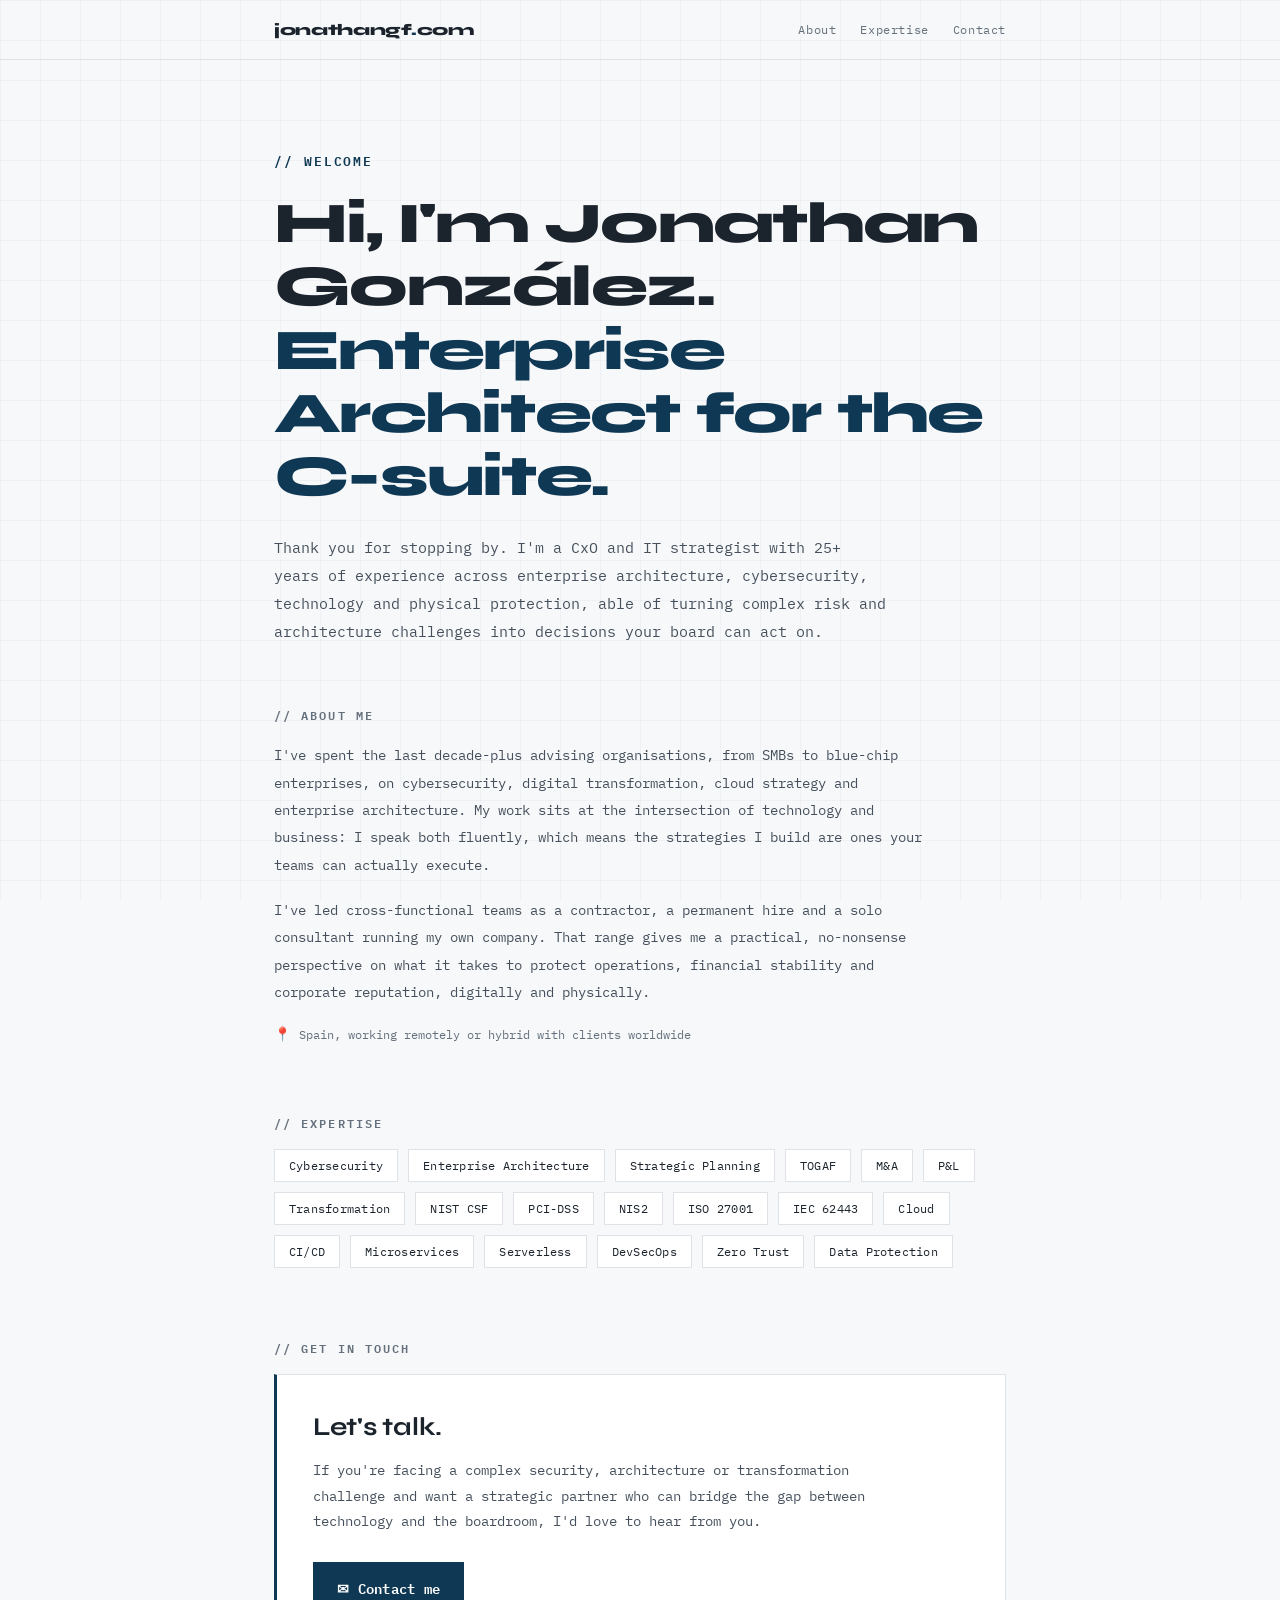
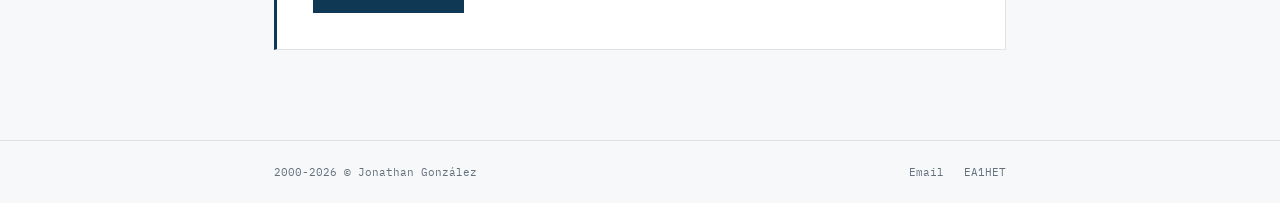
==== index.html @ 487c3179 "improved interaction" ====
<!--
Avpr gb xabj lbh yvxr gb qvir qrrc. Zr gbb. Qb lbh unir fbzrguvat vagrerfgvat sbe zr?
(ROT13)
-->
<!DOCTYPE html>
<html lang="en">
<head>
  <meta charset="UTF-8" />
  <meta name="viewport" content="width=device-width, initial-scale=1.0" />
  <meta name="description" content="Jonathan González — Enterprise Architect & CxO Strategic Advisor. Cybersecurity, technology and enterprise architecture strategy for the boardroom." />
  <title>Jonathan González — Enterprise Architect & CxO Advisor</title>
  <link rel="preconnect" href="https://fonts.googleapis.com" />
  <link href="https://fonts.googleapis.com/css2?family=IBM+Plex+Mono:wght@400;600&family=Syne:wght@400;700;800&display=swap" rel="stylesheet" />
  <style>
    *, *::before, *::after { box-sizing: border-box; margin: 0; padding: 0; }

    :root {
      --bg: #f7f8fa;
      --surface: #ffffff;
      --border: #dfe3e8;
      --accent: #0f3854;
      --accent2: #0e7c74;
      --text: #1b232c;
      --muted: #64707c;
      --mono: 'IBM Plex Mono', monospace;
      --sans: 'Syne', sans-serif;
    }

    html { scroll-behavior: smooth; }

    body {
      background: var(--bg);
      color: var(--text);
      font-family: var(--mono);
      min-height: 100vh;
      overflow-x: hidden;
    }

    /* Grid overlay */
    body::before {
      content: '';
      position: fixed;
      inset: 0;
      background-image:
        linear-gradient(rgba(15,56,84,0.035) 1px, transparent 1px),
        linear-gradient(90deg, rgba(15,56,84,0.035) 1px, transparent 1px);
      background-size: 40px 40px;
      pointer-events: none;
      z-index: 0;
    }

    .wrap { position: relative; z-index: 1; max-width: 780px; margin: 0 auto; padding: 0 24px; }

    /* ── HEADER ── */
    header {
      border-bottom: 1px solid var(--border);
      padding: 20px 0;
      animation: fadeDown 0.6s ease both;
    }
    header .wrap { display: flex; align-items: center; justify-content: space-between; flex-wrap: wrap; gap: 12px; }
    .logo {
      font-family: var(--sans);
      font-weight: 800;
      font-size: 1rem;
      letter-spacing: -0.02em;
    }
    .logo span { color: var(--accent); }
    nav { display: flex; gap: 24px; }
    nav a {
      color: var(--muted);
      text-decoration: none;
      font-size: 0.75rem;
      letter-spacing: 0.05em;
      transition: color 0.2s;
    }
    nav a:hover { color: var(--accent); }

    /* ── HERO ── */
    .hero {
      padding: 90px 0 60px;
      animation: fadeUp 0.7s 0.1s ease both;
    }
    .hero-tag {
      color: var(--accent);
      font-size: 0.8rem;
      font-weight: 600;
      letter-spacing: 0.15em;
      text-transform: uppercase;
      margin-bottom: 20px;
    }
    .hero h1 {
      font-family: var(--sans);
      font-size: clamp(2.2rem, 5vw, 3.6rem);
      font-weight: 800;
      line-height: 1.1;
      letter-spacing: -0.03em;
      margin-bottom: 24px;
    }
    .hero h1 em { color: var(--accent); font-style: normal; }
    .hero p {
      color: #45505c;
      font-size: 0.95rem;
      line-height: 1.85;
      max-width: 620px;
    }

    /* ── SECTIONS ── */
    section { padding: 0 0 70px; }
    #about { animation: fadeUp 0.7s 0.2s ease both; }
    #expertise { animation: fadeUp 0.7s 0.3s ease both; }
    #contact { padding-bottom: 90px; animation: fadeUp 0.7s 0.4s ease both; }

    .section-label {
      font-size: 0.72rem;
      font-weight: 600;
      letter-spacing: 0.18em;
      text-transform: uppercase;
      color: var(--muted);
      margin-bottom: 16px;
    }

    .bio p {
      color: #45505c;
      font-size: 0.9rem;
      line-height: 1.9;
      margin-bottom: 18px;
      max-width: 660px;
    }
    .bio p:last-child { margin-bottom: 0; }

    .location {
      display: inline-flex;
      align-items: center;
      gap: 8px;
      margin-top: 20px;
      color: var(--muted);
      font-size: 0.78rem;
    }
    .location::before { content: '📍'; font-size: 0.85rem; }

    /* ── EXPERTISE TAGS ── */
    .tag-grid {
      display: flex;
      flex-wrap: wrap;
      gap: 10px;
    }
    .tag {
      background: var(--surface);
      border: 1px solid var(--border);
      color: var(--text);
      font-size: 0.75rem;
      padding: 8px 14px;
      letter-spacing: 0.02em;
      transition: all 0.2s;
    }
    .tag:hover { border-color: var(--accent); color: var(--accent); }

    /* ── CONTACT ── */
    .contact-box {
      background: var(--surface);
      border: 1px solid var(--border);
      border-left: 3px solid var(--accent);
      padding: 36px;
    }
    .contact-box h2 {
      font-family: var(--sans);
      font-size: 1.6rem;
      font-weight: 700;
      margin-bottom: 16px;
      letter-spacing: -0.01em;
    }
    .contact-box p {
      color: #45505c;
      font-size: 0.88rem;
      line-height: 1.8;
      max-width: 560px;
      margin-bottom: 28px;
    }
    .email-btn {
      display: inline-flex;
      align-items: center;
      gap: 10px;
      background: var(--accent);
      color: #ffffff;
      text-decoration: none;
      font-family: var(--mono);
      font-weight: 600;
      font-size: 0.85rem;
      padding: 14px 24px;
      letter-spacing: 0.02em;
      transition: all 0.2s;
    }
    .email-btn:hover { background: var(--accent2); transform: translateY(-1px); }

    /* ── FOOTER ── */
    footer {
      border-top: 1px solid var(--border);
      padding: 24px 0;
    }
    footer .wrap {
      display: flex;
      align-items: center;
      justify-content: space-between;
      flex-wrap: wrap;
      gap: 12px;
    }
    .footer-text { font-size: 0.7rem; color: var(--muted); }
    .footer-links { display: flex; gap: 20px; }
    .footer-links a {
      color: var(--muted);
      text-decoration: none;
      font-size: 0.7rem;
      transition: color 0.2s;
    }
    .footer-links a:hover { color: var(--accent); }

    @keyframes fadeUp {
      from { opacity: 0; transform: translateY(20px); }
      to   { opacity: 1; transform: translateY(0); }
    }
    @keyframes fadeDown {
      from { opacity: 0; transform: translateY(-10px); }
      to   { opacity: 1; transform: translateY(0); }
    }
  </style>
</head>
<body>

  <header>
    <div class="wrap">
      <div class="logo">jonathangf<span>.</span>com</div>
      <nav>
        <a href="#about">About</a>
        <a href="#expertise">Expertise</a>
        <a href="#contact">Contact</a>
      </nav>
    </div>
  </header>

  <main>
    <section class="hero">
      <div class="wrap">
        <div class="hero-tag">// welcome</div>
        <h1>Hi, I'm Jonathan González.<br/><em>Enterprise Architect for the<br/>C-suite.</em></h1>
        <p>Thank you for stopping by. I'm a CxO and IT strategist with 25+ years of experience across enterprise architecture, cybersecurity, technology and physical protection, able of turning complex risk and architecture challenges into decisions your board can act on.</p>
      </div>
    </section>

    <section id="about">
      <div class="wrap">
        <div class="section-label">// about me</div>
        <div class="bio">
          <p>I've spent the last decade-plus advising organisations, from SMBs to blue-chip enterprises, on cybersecurity, digital transformation, cloud strategy and enterprise architecture. My work sits at the intersection of technology and business: I speak both fluently, which means the strategies I build are ones your teams can actually execute.</p>
          <p>I've led cross-functional teams as a contractor, a permanent hire and a solo consultant running my own company. That range gives me a practical, no-nonsense perspective on what it takes to protect operations, financial stability and corporate reputation, digitally and physically.</p>
        </div>
        <div class="location">Spain, working remotely or hybrid with clients worldwide</div>
      </div>
    </section>

    <section id="expertise">
      <div class="wrap">
        <div class="section-label">// expertise</div>
        <div class="tag-grid">
          <span class="tag">Cybersecurity</span>
          <span class="tag">Enterprise Architecture</span>
          <span class="tag">Strategic Planning</span>
          <span class="tag">TOGAF</span>
          <span class="tag">M&A</span>
          <span class="tag">P&L</span>
          <span class="tag">Transformation</span>
          <span class="tag">NIST CSF</span>
          <span class="tag">PCI-DSS</span>
          <span class="tag">NIS2</span>
          <span class="tag">ISO 27001</span>
          <span class="tag">IEC 62443</span>
          <span class="tag">Cloud</span>
          <span class="tag">CI/CD</span>
          <span class="tag">Microservices</span>
          <span class="tag">Serverless</span>
          <span class="tag">DevSecOps</span>
          <span class="tag">Zero Trust</span>
          <span class="tag">Data Protection</span>
        </div>
      </div>
    </section>

    <section id="contact">
      <div class="wrap">
        <div class="section-label">// get in touch</div>
        <div class="contact-box">
          <h2>Let's talk.</h2>
          <p>If you're facing a complex security, architecture or transformation challenge and want a strategic partner who can bridge the gap between technology and the boardroom, I'd love to hear from you.</p>
          <a class="email-btn" href="mailto:info@jonathangf.com">✉ Contact me</a>
        </div>
      </div>
    </section>
  </main>

  <footer>
    <div class="wrap">
      <div class="footer-text">2000-2026 © Jonathan González</div>
      <div class="footer-links">
        <a href="mailto:info@jonathangf.com">Email</a>
        <a href="https://ea1het.com">EA1HET</a>
      </div>
    </div>
  </footer>
</body>
</html>
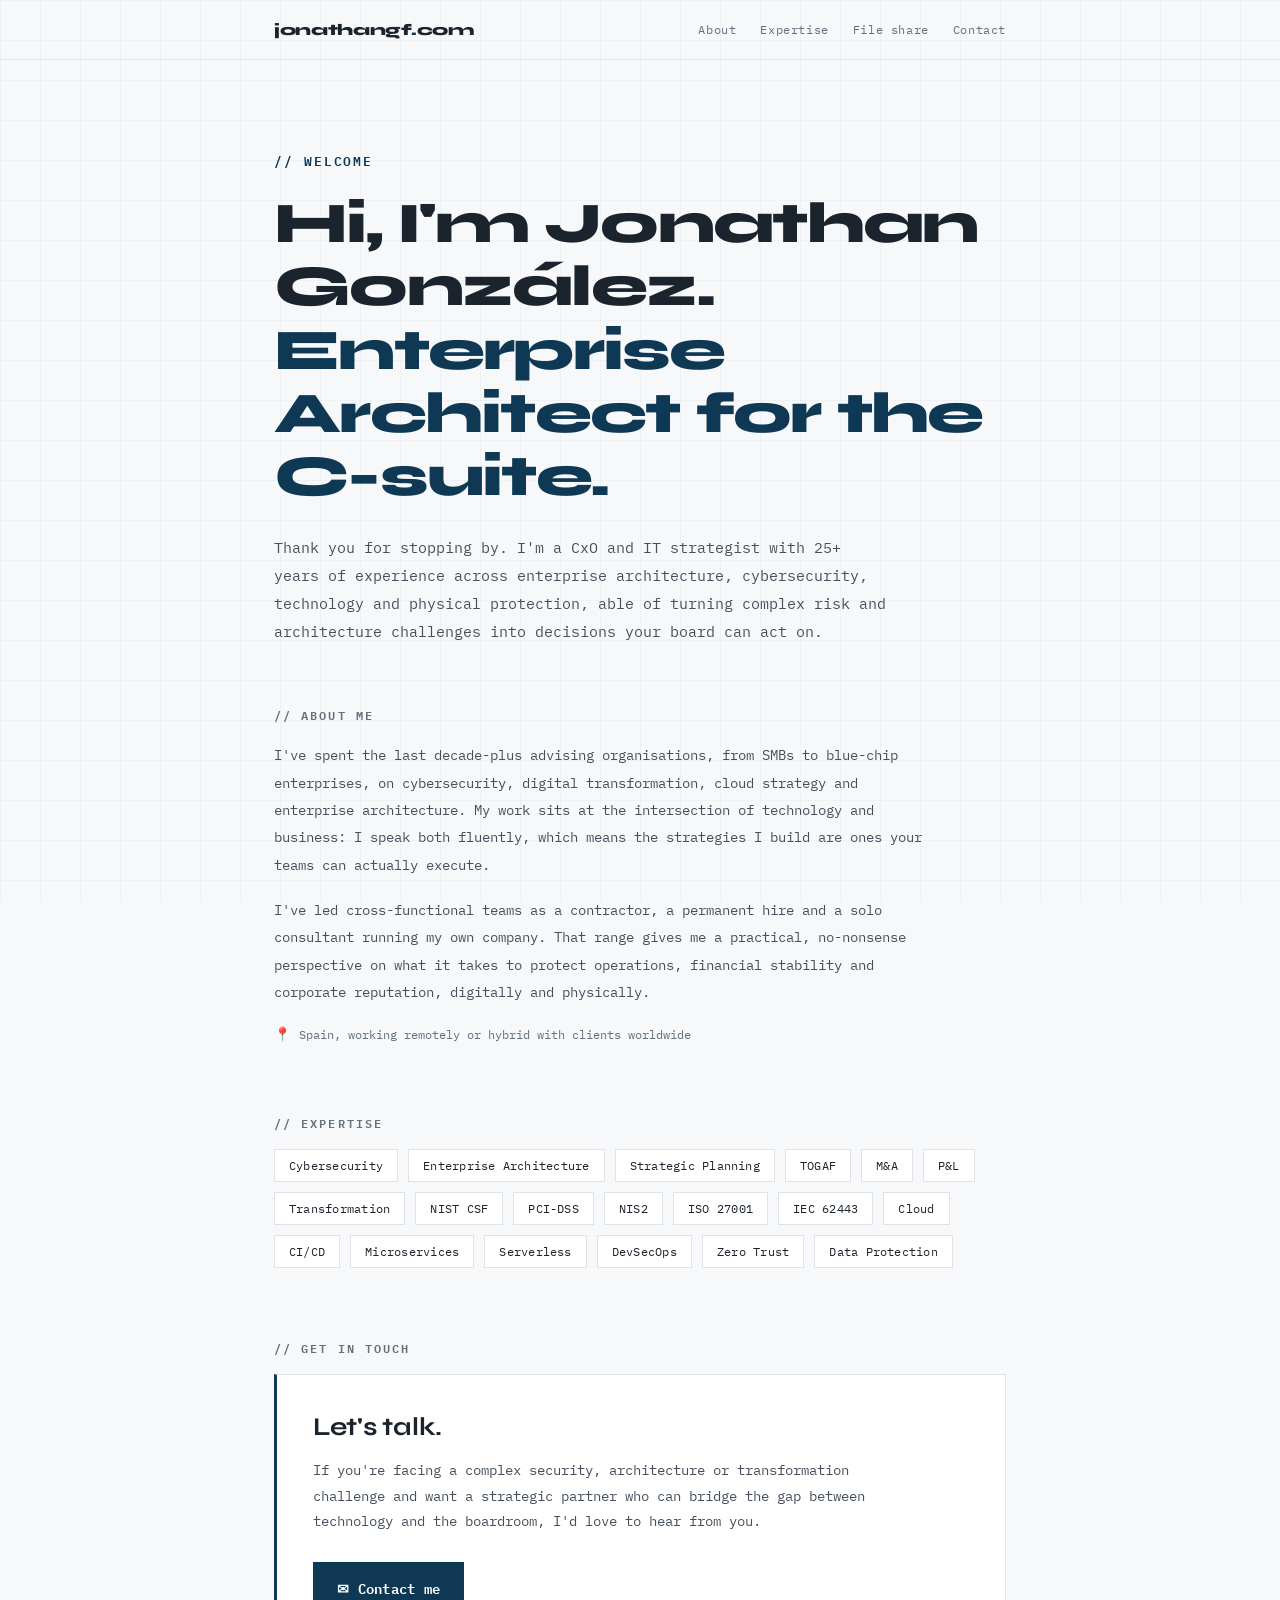
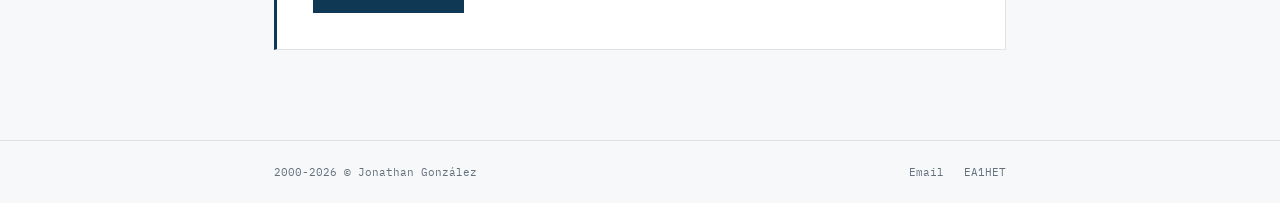
==== commit 050f1591: "files share from site" ====
--- a/index.html
+++ b/index.html
@@ -232,6 +232,7 @@
       <nav>
         <a href="#about">About</a>
         <a href="#expertise">Expertise</a>
+        <a href="/files">File share</a>
         <a href="#contact">Contact</a>
       </nav>
     </div>
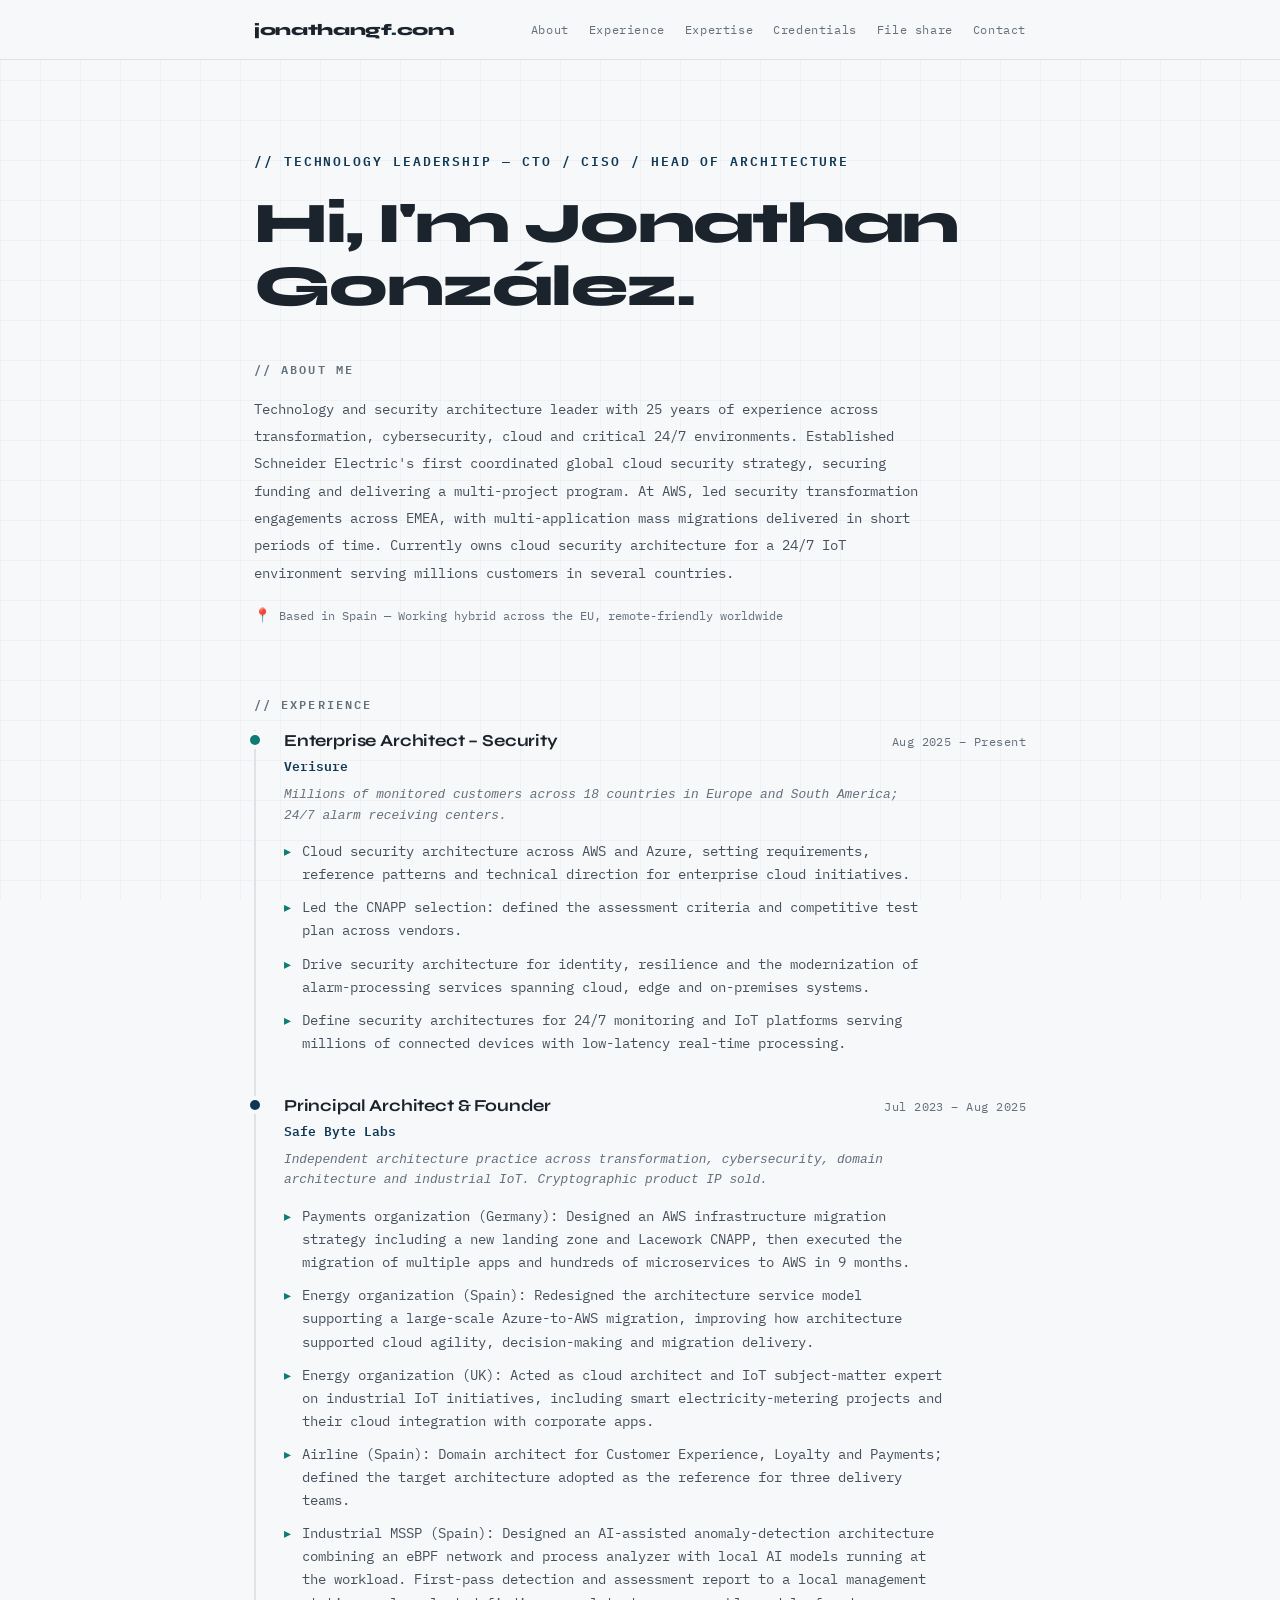
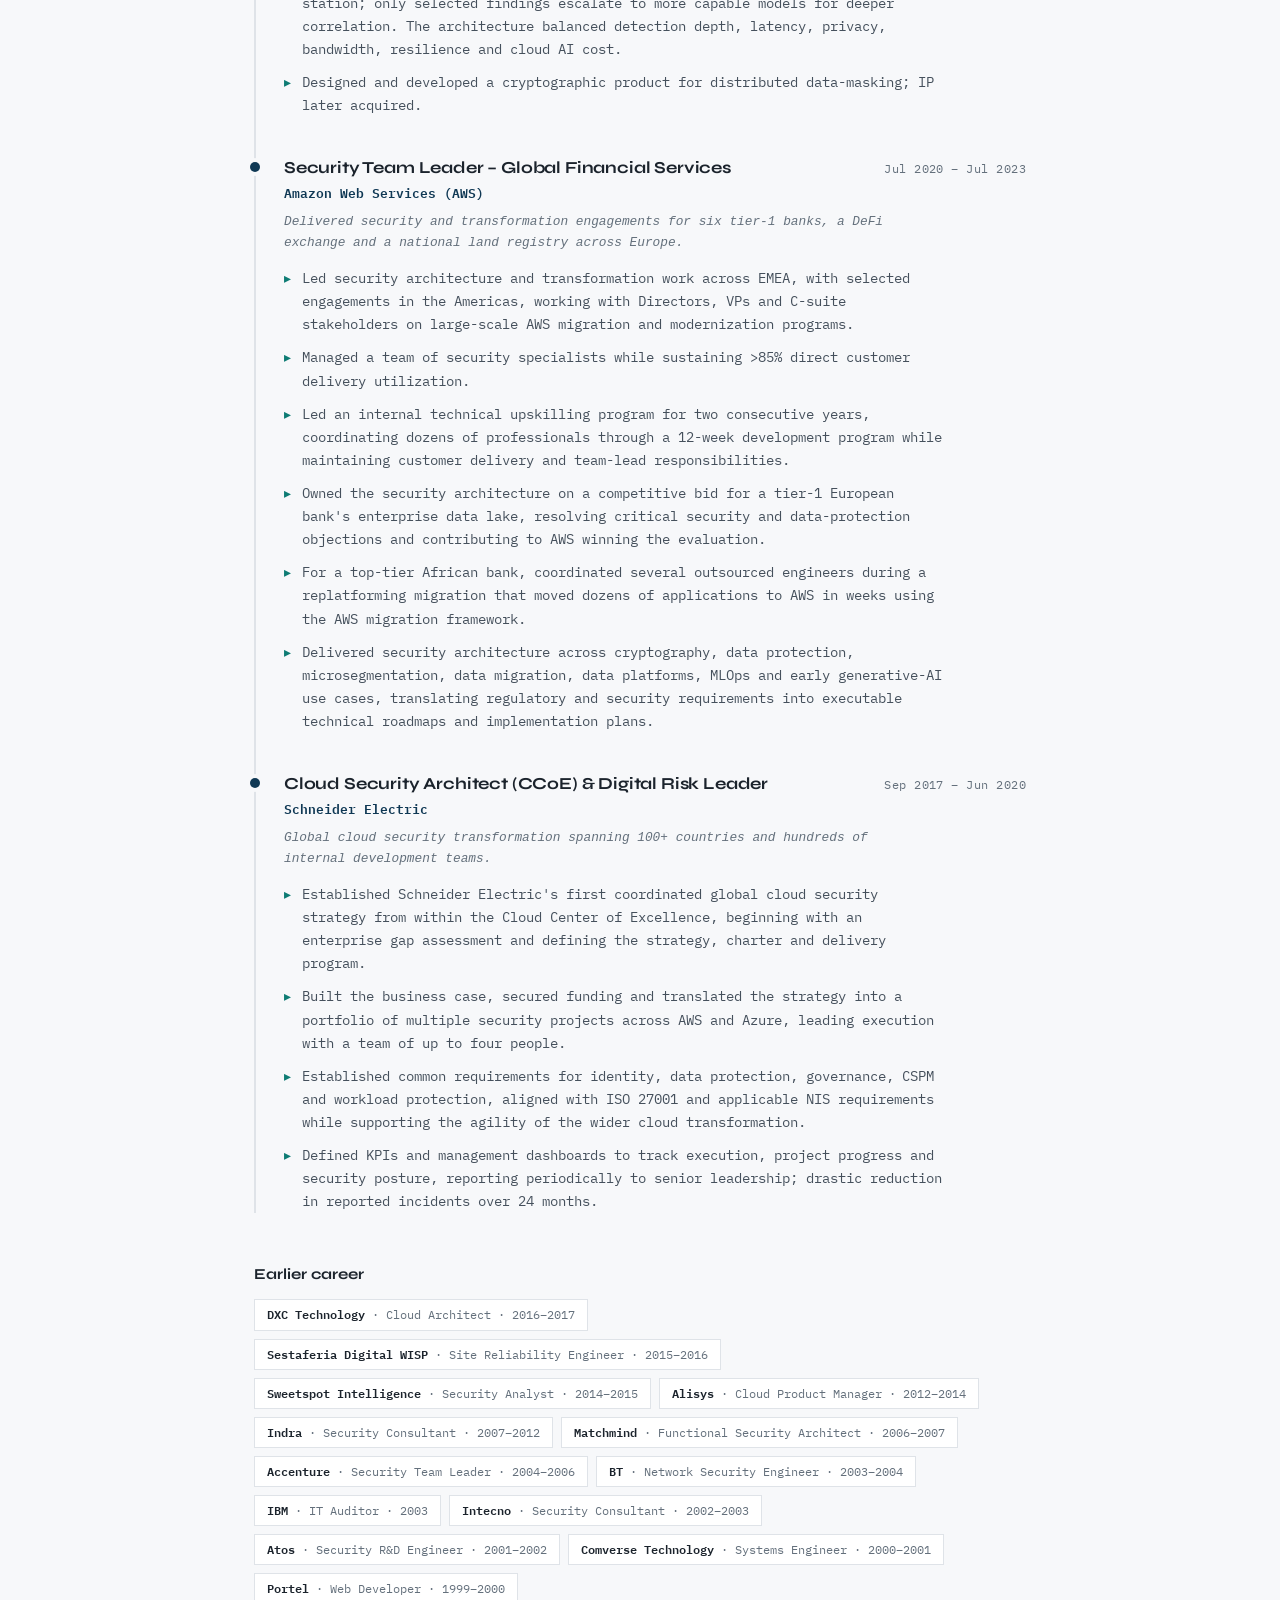
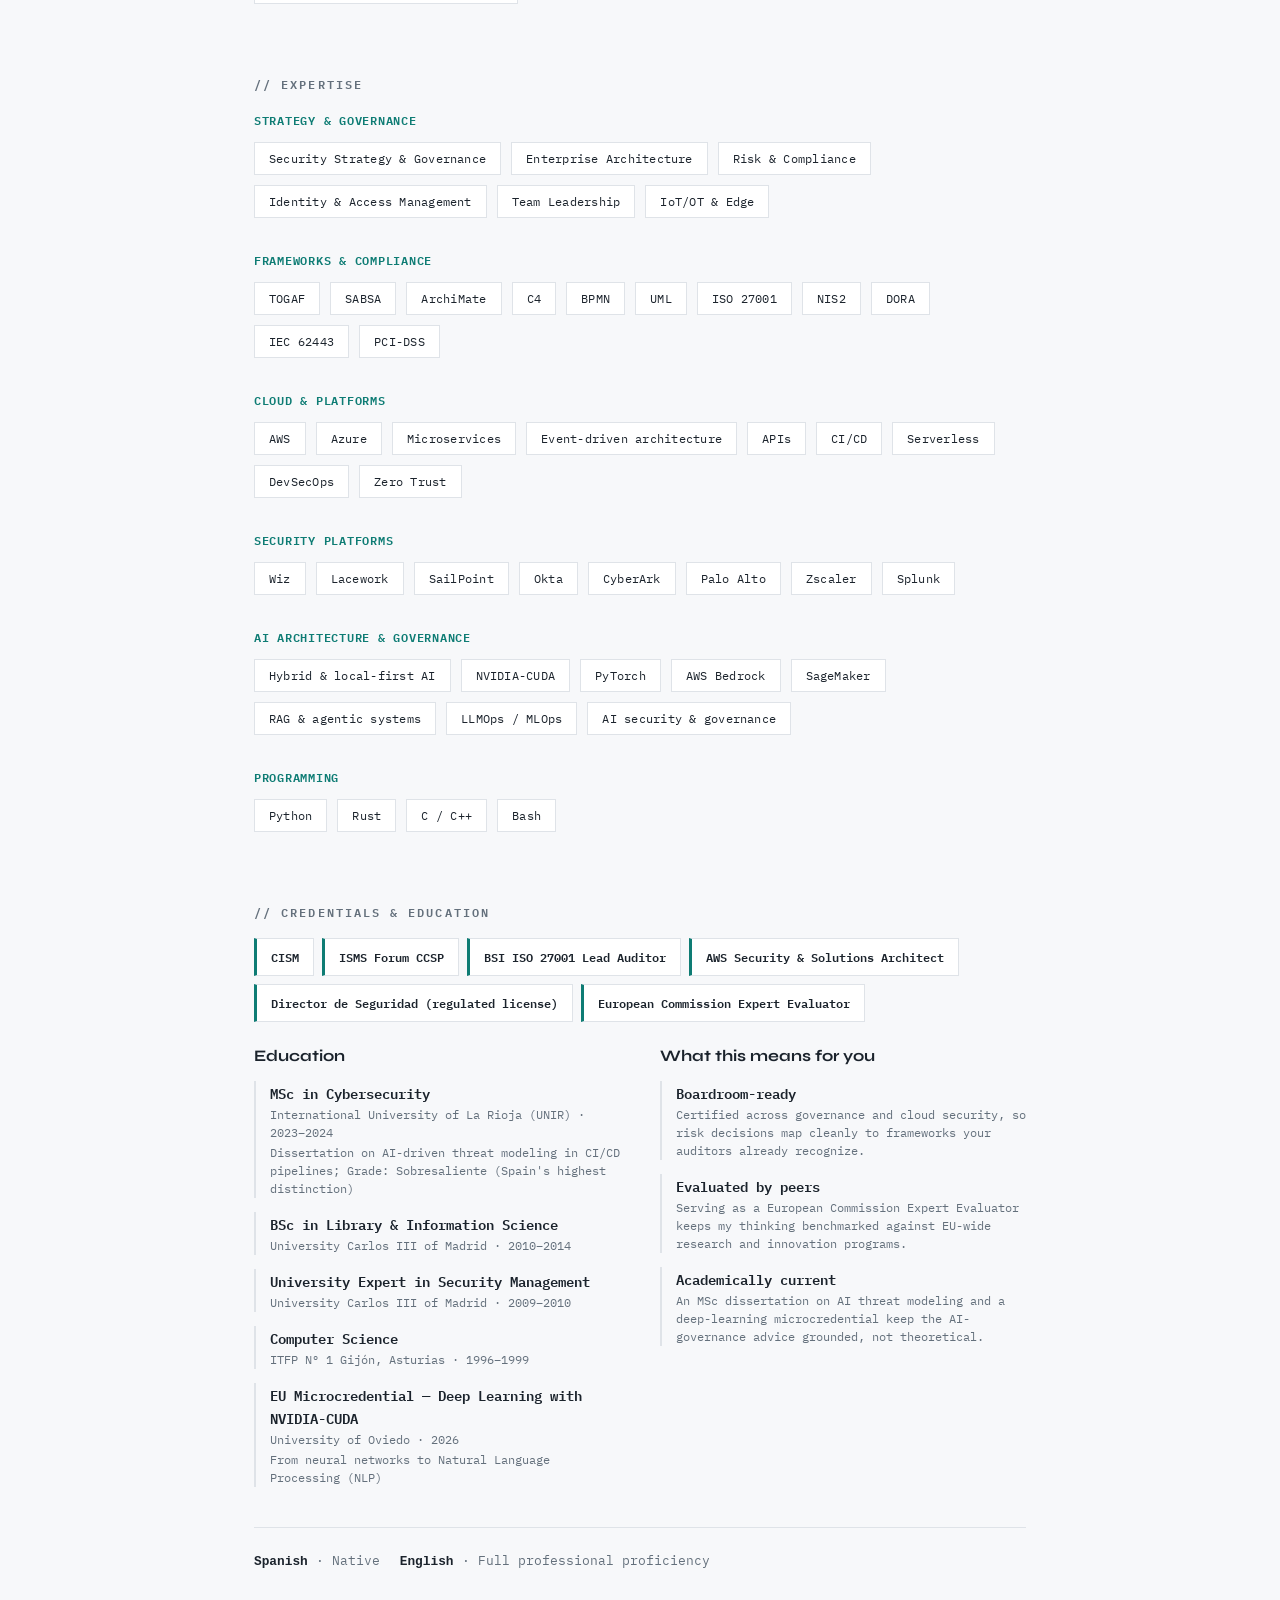
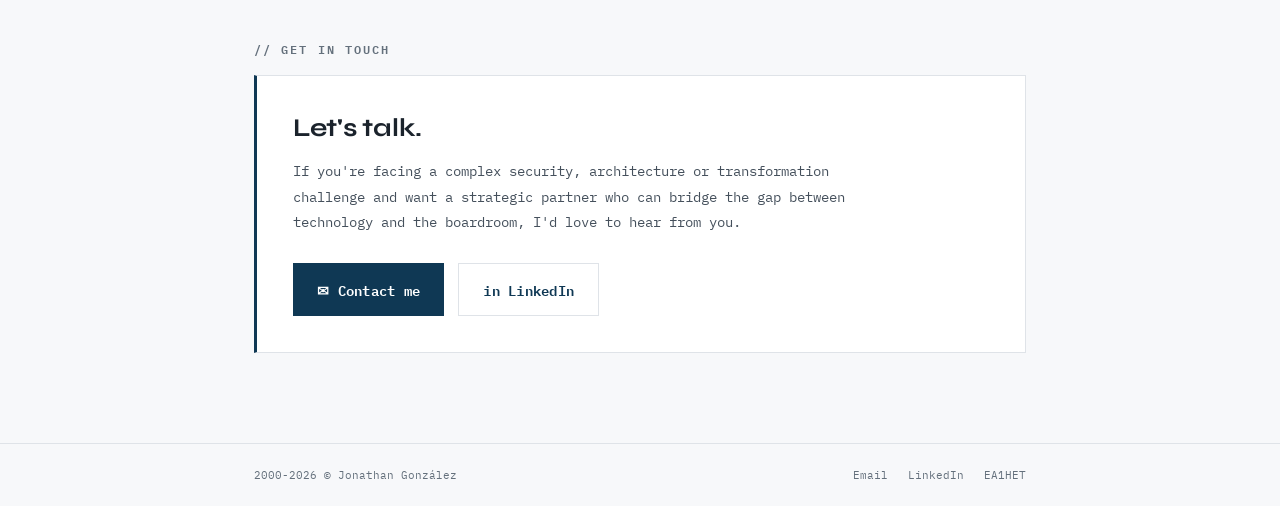
==== commit 10a86657: "updated content" ====
--- a/index.html
+++ b/index.html
@@ -7,8 +7,8 @@
 <head>
   <meta charset="UTF-8" />
   <meta name="viewport" content="width=device-width, initial-scale=1.0" />
-  <meta name="description" content="Jonathan González — Enterprise Architect & CxO Strategic Advisor. Cybersecurity, technology and enterprise architecture strategy for the boardroom." />
-  <title>Jonathan González — Enterprise Architect & CxO Advisor</title>
+  <meta name="description" content="Jonathan González — Technology & security architecture leader (CTO / CISO / Head of Architecture). 25+ years across cybersecurity, cloud transformation (AWS, Azure) and critical 24/7 environments." />
+  <title>Jonathan González — Technology & Security Architecture Leader</title>
   <link rel="preconnect" href="https://fonts.googleapis.com" />
   <link href="https://fonts.googleapis.com/css2?family=IBM+Plex+Mono:wght@400;600&family=Syne:wght@400;700;800&display=swap" rel="stylesheet" />
   <style>
@@ -22,6 +22,9 @@
       --accent2: #0e7c74;
       --text: #1b232c;
       --muted: #64707c;
+      --warn: #8a5a10;
+      --warn-bg: #fdf3e0;
+      --warn-border: #eccb8c;
       --mono: 'IBM Plex Mono', monospace;
       --sans: 'Syne', sans-serif;
     }
@@ -49,35 +52,42 @@
       z-index: 0;
     }
 
-    .wrap { position: relative; z-index: 1; max-width: 780px; margin: 0 auto; padding: 0 24px; }
+    .wrap { position: relative; z-index: 1; max-width: 820px; margin: 0 auto; padding: 0 24px; }
 
     /* ── HEADER ── */
     header {
       border-bottom: 1px solid var(--border);
       padding: 20px 0;
       animation: fadeDown 0.6s ease both;
-    }
-    header .wrap { display: flex; align-items: center; justify-content: space-between; flex-wrap: wrap; gap: 12px; }
+      position: sticky;
+      top: 0;
+      background: rgba(247,248,250,0.92);
+      backdrop-filter: blur(6px);
+      z-index: 10;
+    }
+    header .wrap { display: flex; align-items: center; justify-content: space-between; flex-wrap: wrap; gap: 10px 20px; }
     .logo {
       font-family: var(--sans);
       font-weight: 800;
       font-size: 1rem;
       letter-spacing: -0.02em;
+      white-space: nowrap;
     }
     .logo span { color: var(--accent); }
-    nav { display: flex; gap: 24px; }
+    nav { display: flex; flex-wrap: wrap; gap: 10px 20px; justify-content: flex-end; }
     nav a {
       color: var(--muted);
       text-decoration: none;
       font-size: 0.75rem;
       letter-spacing: 0.05em;
       transition: color 0.2s;
+      white-space: nowrap;
     }
     nav a:hover { color: var(--accent); }
 
     /* ── HERO ── */
     .hero {
-      padding: 90px 0 60px;
+      padding: 90px 0 40px;
       animation: fadeUp 0.7s 0.1s ease both;
     }
     .hero-tag {
@@ -87,27 +97,23 @@
       letter-spacing: 0.15em;
       text-transform: uppercase;
       margin-bottom: 20px;
+      min-height: 1.2em;
     }
     .hero h1 {
       font-family: var(--sans);
-      font-size: clamp(2.2rem, 5vw, 3.6rem);
+      font-size: clamp(2rem, 6vw, 3.6rem);
       font-weight: 800;
       line-height: 1.1;
       letter-spacing: -0.03em;
-      margin-bottom: 24px;
-    }
-    .hero h1 em { color: var(--accent); font-style: normal; }
-    .hero p {
-      color: #45505c;
-      font-size: 0.95rem;
-      line-height: 1.85;
-      max-width: 620px;
+      min-height: 1.1em;
     }
 
     /* ── SECTIONS ── */
     section { padding: 0 0 70px; }
     #about { animation: fadeUp 0.7s 0.2s ease both; }
+    #experience { animation: fadeUp 0.7s 0.25s ease both; }
     #expertise { animation: fadeUp 0.7s 0.3s ease both; }
+    #credentials { animation: fadeUp 0.7s 0.35s ease both; }
     #contact { padding-bottom: 90px; animation: fadeUp 0.7s 0.4s ease both; }
 
     .section-label {
@@ -124,7 +130,7 @@
       font-size: 0.9rem;
       line-height: 1.9;
       margin-bottom: 18px;
-      max-width: 660px;
+      max-width: 680px;
     }
     .bio p:last-child { margin-bottom: 0; }
 
@@ -136,9 +142,116 @@
       color: var(--muted);
       font-size: 0.78rem;
     }
-    .location::before { content: '📍'; font-size: 0.85rem; }
-
-    /* ── EXPERTISE TAGS ── */
+    .location:not(:empty)::before { content: '📍'; font-size: 0.85rem; }
+
+    /* ── TIMELINE (experience) ── */
+    .timeline {
+      position: relative;
+      list-style: none;
+      display: flex;
+      flex-direction: column;
+      gap: 40px;
+      padding-left: 28px;
+      border-left: 2px solid var(--border);
+      margin-top: 8px;
+    }
+    .timeline-item { position: relative; }
+    .timeline-item::before {
+      content: '';
+      position: absolute;
+      left: -34px;
+      top: 5px;
+      width: 10px;
+      height: 10px;
+      border-radius: 50%;
+      background: var(--accent);
+      box-shadow: 0 0 0 4px var(--bg);
+    }
+    .timeline-item.current::before { background: var(--accent2); }
+    .timeline-head {
+      display: flex;
+      flex-wrap: wrap;
+      align-items: baseline;
+      justify-content: space-between;
+      gap: 6px 16px;
+    }
+    .timeline-head h3 {
+      font-family: var(--sans);
+      font-size: 1.05rem;
+      font-weight: 700;
+      letter-spacing: -0.01em;
+    }
+    .timeline-period {
+      color: var(--muted);
+      font-size: 0.72rem;
+      letter-spacing: 0.04em;
+      white-space: nowrap;
+    }
+    .timeline-company {
+      color: var(--accent);
+      font-size: 0.82rem;
+      font-weight: 600;
+      margin-top: 4px;
+    }
+    .timeline-context {
+      color: var(--muted);
+      font-size: 0.8rem;
+      font-style: italic;
+      line-height: 1.6;
+      margin-top: 8px;
+      max-width: 640px;
+    }
+    .timeline-highlights {
+      list-style: none;
+      margin-top: 14px;
+      display: flex;
+      flex-direction: column;
+      gap: 10px;
+    }
+    .timeline-highlights li {
+      position: relative;
+      padding-left: 18px;
+      color: #45505c;
+      font-size: 0.85rem;
+      line-height: 1.7;
+      max-width: 660px;
+    }
+    .timeline-highlights li::before {
+      content: '▸';
+      position: absolute;
+      left: 0;
+      color: var(--accent2);
+    }
+
+    .earlier-career { margin-top: 52px; }
+    .section-subtitle {
+      font-family: var(--sans);
+      font-weight: 700;
+      font-size: 0.95rem;
+      margin-bottom: 16px;
+    }
+    .chip-grid { display: flex; flex-wrap: wrap; gap: 8px; }
+    .chip {
+      background: var(--surface);
+      border: 1px solid var(--border);
+      color: var(--muted);
+      font-size: 0.72rem;
+      padding: 6px 12px;
+      line-height: 1.4;
+    }
+    .chip strong { color: var(--text); font-weight: 600; }
+
+    /* ── EXPERTISE ── */
+    .expertise-group { margin-bottom: 32px; }
+    .expertise-group:last-child { margin-bottom: 0; }
+    .expertise-group h3 {
+      font-size: 0.78rem;
+      font-weight: 600;
+      letter-spacing: 0.06em;
+      text-transform: uppercase;
+      color: var(--accent2);
+      margin-bottom: 12px;
+    }
     .tag-grid {
       display: flex;
       flex-wrap: wrap;
@@ -155,6 +268,58 @@
     }
     .tag:hover { border-color: var(--accent); color: var(--accent); }
 
+    /* ── CREDENTIALS ── */
+    .cert-chip-grid { display: flex; flex-wrap: wrap; gap: 8px; margin-bottom: 24px; }
+    .cert-chip {
+      background: var(--surface);
+      border: 1px solid var(--border);
+      border-left: 3px solid var(--accent2);
+      color: var(--text);
+      font-size: 0.75rem;
+      font-weight: 600;
+      padding: 8px 14px;
+    }
+    .credentials-grid {
+      display: grid;
+      grid-template-columns: 1fr 1fr;
+      gap: 40px;
+    }
+    .credentials-col h3 {
+      font-family: var(--sans);
+      font-weight: 700;
+      font-size: 1rem;
+      margin-bottom: 16px;
+    }
+    .credential-list { list-style: none; display: flex; flex-direction: column; gap: 14px; }
+    .credential-list li {
+      border-left: 2px solid var(--border);
+      padding-left: 14px;
+    }
+    .credential-list strong {
+      display: block;
+      font-size: 0.85rem;
+      font-weight: 600;
+      color: var(--text);
+    }
+    .credential-list span {
+      display: block;
+      color: var(--muted);
+      font-size: 0.75rem;
+      margin-top: 2px;
+      line-height: 1.5;
+    }
+    .languages {
+      margin-top: 40px;
+      padding-top: 24px;
+      border-top: 1px solid var(--border);
+      color: var(--muted);
+      font-size: 0.8rem;
+      display: flex;
+      flex-wrap: wrap;
+      gap: 8px 20px;
+    }
+    .languages strong { color: var(--text); }
+
     /* ── CONTACT ── */
     .contact-box {
       background: var(--surface);
@@ -168,6 +333,7 @@
       font-weight: 700;
       margin-bottom: 16px;
       letter-spacing: -0.01em;
+      min-height: 1.2em;
     }
     .contact-box p {
       color: #45505c;
@@ -176,6 +342,7 @@
       max-width: 560px;
       margin-bottom: 28px;
     }
+    .btn-row { display: flex; flex-wrap: wrap; gap: 14px; }
     .email-btn {
       display: inline-flex;
       align-items: center;
@@ -191,6 +358,17 @@
       transition: all 0.2s;
     }
     .email-btn:hover { background: var(--accent2); transform: translateY(-1px); }
+    .email-btn.secondary {
+      background: transparent;
+      color: var(--accent);
+      border: 1px solid var(--border);
+    }
+    .email-btn.secondary:hover {
+      background: var(--surface);
+      border-color: var(--accent);
+      color: var(--accent2);
+      transform: translateY(-1px);
+    }
 
     /* ── FOOTER ── */
     footer {
@@ -205,7 +383,7 @@
       gap: 12px;
     }
     .footer-text { font-size: 0.7rem; color: var(--muted); }
-    .footer-links { display: flex; gap: 20px; }
+    .footer-links { display: flex; flex-wrap: wrap; gap: 20px; }
     .footer-links a {
       color: var(--muted);
       text-decoration: none;
@@ -214,6 +392,28 @@
     }
     .footer-links a:hover { color: var(--accent); }
 
+    /* ── DATA LOAD ERROR BANNER ── */
+    .load-error {
+      position: fixed;
+      left: 0;
+      right: 0;
+      bottom: 0;
+      z-index: 20;
+      background: var(--warn-bg);
+      border-top: 1px solid var(--warn-border);
+    }
+    .load-error .wrap {
+      padding: 14px 24px;
+      color: var(--warn);
+      font-size: 0.78rem;
+      line-height: 1.6;
+    }
+    .load-error code {
+      background: rgba(0,0,0,0.06);
+      padding: 1px 6px;
+      border-radius: 3px;
+    }
+
     @keyframes fadeUp {
       from { opacity: 0; transform: translateY(20px); }
       to   { opacity: 1; transform: translateY(0); }
@@ -222,76 +422,98 @@
       from { opacity: 0; transform: translateY(-10px); }
       to   { opacity: 1; transform: translateY(0); }
     }
+
+    /* ── RESPONSIVE ── */
+    @media (max-width: 640px) {
+      .wrap { padding: 0 18px; }
+      header { padding: 16px 0; }
+      nav { gap: 8px 16px; justify-content: flex-start; width: 100%; }
+      .hero { padding: 56px 0 30px; }
+      .hero-tag { margin-bottom: 14px; font-size: 0.72rem; }
+      section { padding-bottom: 52px; }
+      .contact-box { padding: 24px; }
+      .credentials-grid { grid-template-columns: 1fr; gap: 32px; }
+      .timeline { padding-left: 20px; }
+      .timeline-item::before { left: -26px; width: 8px; height: 8px; }
+      .timeline-head { flex-direction: column; align-items: flex-start; gap: 4px; }
+      .btn-row { flex-direction: column; align-items: stretch; }
+      .email-btn { justify-content: center; }
+      footer .wrap { flex-direction: column; align-items: flex-start; }
+    }
   </style>
 </head>
 <body>
 
   <header>
     <div class="wrap">
-      <div class="logo">jonathangf<span>.</span>com</div>
-      <nav>
-        <a href="#about">About</a>
-        <a href="#expertise">Expertise</a>
-        <a href="/files">File share</a>
-        <a href="#contact">Contact</a>
-      </nav>
+      <div class="logo" id="brand"></div>
+      <nav id="site-nav"></nav>
     </div>
   </header>
 
   <main>
     <section class="hero">
       <div class="wrap">
-        <div class="hero-tag">// welcome</div>
-        <h1>Hi, I'm Jonathan González.<br/><em>Enterprise Architect for the<br/>C-suite.</em></h1>
-        <p>Thank you for stopping by. I'm a CxO and IT strategist with 25+ years of experience across enterprise architecture, cybersecurity, technology and physical protection, able of turning complex risk and architecture challenges into decisions your board can act on.</p>
+        <div class="hero-tag" id="hero-tag"></div>
+        <h1 id="hero-heading"></h1>
       </div>
     </section>
 
     <section id="about">
       <div class="wrap">
-        <div class="section-label">// about me</div>
-        <div class="bio">
-          <p>I've spent the last decade-plus advising organisations, from SMBs to blue-chip enterprises, on cybersecurity, digital transformation, cloud strategy and enterprise architecture. My work sits at the intersection of technology and business: I speak both fluently, which means the strategies I build are ones your teams can actually execute.</p>
-          <p>I've led cross-functional teams as a contractor, a permanent hire and a solo consultant running my own company. That range gives me a practical, no-nonsense perspective on what it takes to protect operations, financial stability and corporate reputation, digitally and physically.</p>
-        </div>
-        <div class="location">Spain, working remotely or hybrid with clients worldwide</div>
+        <div class="section-label" id="label-about"></div>
+        <div class="bio" id="about-bio"></div>
+        <div class="location" id="about-location"></div>
       </div>
     </section>
 
-    <section id="expertise">
+    <section id="experience">
       <div class="wrap">
-        <div class="section-label">// expertise</div>
-        <div class="tag-grid">
-          <span class="tag">Cybersecurity</span>
-          <span class="tag">Enterprise Architecture</span>
-          <span class="tag">Strategic Planning</span>
-          <span class="tag">TOGAF</span>
-          <span class="tag">M&A</span>
-          <span class="tag">P&L</span>
-          <span class="tag">Transformation</span>
-          <span class="tag">NIST CSF</span>
-          <span class="tag">PCI-DSS</span>
-          <span class="tag">NIS2</span>
-          <span class="tag">ISO 27001</span>
-          <span class="tag">IEC 62443</span>
-          <span class="tag">Cloud</span>
-          <span class="tag">CI/CD</span>
-          <span class="tag">Microservices</span>
-          <span class="tag">Serverless</span>
-          <span class="tag">DevSecOps</span>
-          <span class="tag">Zero Trust</span>
-          <span class="tag">Data Protection</span>
+        <div class="section-label" id="label-experience"></div>
+        <ol class="timeline" id="experience-timeline"></ol>
+
+        <div class="earlier-career">
+          <div class="section-subtitle" id="earlier-career-label"></div>
+          <div class="chip-grid" id="earlier-career-chips"></div>
         </div>
       </div>
     </section>
 
+    <section id="expertise">
+      <div class="wrap">
+        <div class="section-label" id="label-expertise"></div>
+        <div id="expertise-groups"></div>
+      </div>
+    </section>
+
+    <section id="credentials">
+      <div class="wrap">
+        <div class="section-label" id="label-credentials"></div>
+
+        <div class="cert-chip-grid" id="credentials-certs"></div>
+
+        <div class="credentials-grid">
+          <div class="credentials-col">
+            <h3 id="credentials-education-heading"></h3>
+            <ul class="credential-list" id="credentials-education"></ul>
+          </div>
+          <div class="credentials-col">
+            <h3 id="credentials-insights-heading"></h3>
+            <ul class="credential-list" id="credentials-insights"></ul>
+          </div>
+        </div>
+
+        <div class="languages" id="credentials-languages"></div>
+      </div>
+    </section>
+
     <section id="contact">
       <div class="wrap">
-        <div class="section-label">// get in touch</div>
+        <div class="section-label" id="label-contact"></div>
         <div class="contact-box">
-          <h2>Let's talk.</h2>
-          <p>If you're facing a complex security, architecture or transformation challenge and want a strategic partner who can bridge the gap between technology and the boardroom, I'd love to hear from you.</p>
-          <a class="email-btn" href="mailto:info@jonathangf.com">✉ Contact me</a>
+          <h2 id="contact-heading"></h2>
+          <p id="contact-paragraph"></p>
+          <div class="btn-row" id="contact-buttons"></div>
         </div>
       </div>
     </section>
@@ -299,12 +521,197 @@
 
   <footer>
     <div class="wrap">
-      <div class="footer-text">2000-2026 © Jonathan González</div>
-      <div class="footer-links">
-        <a href="mailto:info@jonathangf.com">Email</a>
-        <a href="https://ea1het.com">EA1HET</a>
-      </div>
+      <div class="footer-text" id="footer-text"></div>
+      <div class="footer-links" id="footer-links"></div>
     </div>
   </footer>
+
+  <div class="load-error" id="load-error" hidden>
+    <div class="wrap">
+      ⚠ Couldn't load <code>data.json</code>. If you're viewing this file directly from disk, browsers block that fetch for security reasons — serve the folder over HTTP instead, e.g. <code>python3 -m http.server</code>, then reload.
+    </div>
+  </div>
+
+  <script>
+    (function () {
+      // Tiny hyperscript-style DOM builder: h('div', {class:'x'}, 'text', childNode, [moreChildren])
+      function h(tag, props, ...kids) {
+        const node = document.createElement(tag);
+        if (props) {
+          for (const [key, value] of Object.entries(props)) {
+            if (value == null || value === false) continue;
+            if (key === 'class') node.className = value;
+            else node.setAttribute(key, value);
+          }
+        }
+        for (const kid of kids.flat(Infinity)) {
+          if (kid == null || kid === false) continue;
+          node.appendChild(kid.nodeType ? kid : document.createTextNode(String(kid)));
+        }
+        return node;
+      }
+
+      function setChildren(id, ...children) {
+        const el = document.getElementById(id);
+        if (!el) return;
+        el.innerHTML = '';
+        for (const child of children.flat(Infinity)) {
+          if (child == null || child === false) continue;
+          el.appendChild(child.nodeType ? child : document.createTextNode(String(child)));
+        }
+      }
+
+      function renderSiteMeta(site) {
+        if (!site) return;
+        if (site.title && site.tagline) document.title = `${site.title} — ${site.tagline}`;
+        if (site.description) {
+          const metaDesc = document.querySelector('meta[name="description"]');
+          if (metaDesc) metaDesc.setAttribute('content', site.description);
+        }
+      }
+
+      function renderBrand(brand) {
+        if (!brand) return;
+        const lastDot = brand.lastIndexOf('.');
+        if (lastDot === -1) { setChildren('brand', brand); return; }
+        setChildren('brand', brand.slice(0, lastDot), h('span', {}, '.'), brand.slice(lastDot + 1));
+      }
+
+      function renderLabels(labels) {
+        if (!labels) return;
+        const sections = labels.sections || {};
+        setChildren('label-about', sections.about);
+        setChildren('label-experience', sections.experience);
+        setChildren('label-expertise', sections.expertise);
+        setChildren('label-credentials', sections.credentials);
+        setChildren('label-contact', sections.contact);
+        setChildren('earlier-career-label', labels.earlier_career);
+        setChildren('credentials-education-heading', labels.credentials_education);
+        setChildren('credentials-insights-heading', labels.credentials_insights);
+      }
+
+      function renderNav(items) {
+        setChildren('site-nav', (items || []).map(item => h('a', { href: item.href }, item.label)));
+      }
+
+      function renderHero(hero) {
+        if (!hero) return;
+        setChildren('hero-tag', hero.tag);
+        setChildren('hero-heading', hero.heading);
+      }
+
+      function renderAbout(bio, about) {
+        const paragraphs = (bio || '').split(/\n\s*\n/).map(p => p.trim()).filter(Boolean);
+        setChildren('about-bio', paragraphs.map(p => h('p', {}, p)));
+        setChildren('about-location', about && about.location);
+      }
+
+      function renderExperience(experience, earlierCareer) {
+        setChildren('experience-timeline', (experience || []).map(job => {
+          const li = h('li', { class: 'timeline-item' + (job.current ? ' current' : '') },
+            h('div', { class: 'timeline-head' },
+              h('h3', {}, job.role),
+              h('span', { class: 'timeline-period' }, job.period)
+            ),
+            h('div', { class: 'timeline-company' }, job.company),
+            h('p', { class: 'timeline-context' }, job.context),
+            h('ul', { class: 'timeline-highlights' }, (job.highlights || []).map(item => h('li', {}, item)))
+          );
+          return li;
+        }));
+
+        setChildren('earlier-career-chips', (earlierCareer || []).map(job =>
+          h('span', { class: 'chip' },
+            h('strong', {}, job.company),
+            ` · ${job.role} · ${job.period}`
+          )
+        ));
+      }
+
+      function renderExpertise(groups) {
+        setChildren('expertise-groups', (groups || []).map(group =>
+          h('div', { class: 'expertise-group' },
+            h('h3', {}, group.title),
+            h('div', { class: 'tag-grid' }, (group.items || []).map(item => h('span', { class: 'tag' }, item)))
+          )
+        ));
+      }
+
+      function renderCredentials(credentials) {
+        if (!credentials) return;
+        setChildren('credentials-certs', (credentials.certifications || []).map(cert =>
+          h('span', { class: 'cert-chip' }, cert)
+        ));
+
+        setChildren('credentials-education', (credentials.education || []).map(edu => {
+          const meta = [edu.institution, edu.period].filter(Boolean).join(' · ');
+          return h('li', {},
+            h('strong', {}, edu.degree),
+            h('span', {}, meta),
+            edu.note ? h('span', {}, edu.note) : null
+          );
+        }));
+
+        setChildren('credentials-insights', (credentials.insights || []).map(insight =>
+          h('li', {},
+            h('strong', {}, insight.title),
+            h('span', {}, insight.description)
+          )
+        ));
+
+        setChildren('credentials-languages', (credentials.languages || []).map(lang =>
+          h('span', {}, h('strong', {}, lang.language), ` · ${lang.level}`)
+        ));
+      }
+
+      function renderContact(contact) {
+        if (!contact) return;
+        setChildren('contact-heading', contact.heading);
+        setChildren('contact-paragraph', contact.paragraph);
+        const buttons = [h('a', { class: 'email-btn', href: 'mailto:' + contact.email }, contact.email_label || contact.email)];
+        if (contact.linkedin) {
+          buttons.push(h('a', { class: 'email-btn secondary', href: contact.linkedin, target: '_blank', rel: 'noopener' }, contact.linkedin_label || 'LinkedIn'));
+        }
+        setChildren('contact-buttons', buttons);
+      }
+
+      function renderFooter(footer) {
+        if (!footer) return;
+        setChildren('footer-text', footer.text);
+        setChildren('footer-links', (footer.links || []).map(link => {
+          const attrs = { href: link.url };
+          if (/^https?:/.test(link.url)) { attrs.target = '_blank'; attrs.rel = 'noopener'; }
+          return h('a', attrs, link.label);
+        }));
+      }
+
+      function render(data) {
+        const home = (data.pages && data.pages.home) || {};
+        renderSiteMeta(data.site);
+        renderBrand(data.site && data.site.brand);
+        renderLabels(data.labels);
+        renderNav(data.page_nav);
+        renderHero(home.hero);
+        renderAbout(home.bio, home.about);
+        renderExperience(data.experience, data.earlier_career);
+        renderExpertise(home.skill_groups);
+        renderCredentials(data.credentials);
+        renderContact(data.contact);
+        renderFooter(data.footer);
+      }
+
+      fetch('data.json', { cache: 'no-store' })
+        .then(res => {
+          if (!res.ok) throw new Error('HTTP ' + res.status);
+          return res.json();
+        })
+        .then(render)
+        .catch(err => {
+          console.error('Could not load data.json:', err);
+          const banner = document.getElementById('load-error');
+          if (banner) banner.hidden = false;
+        });
+    })();
+  </script>
 </body>
 </html>
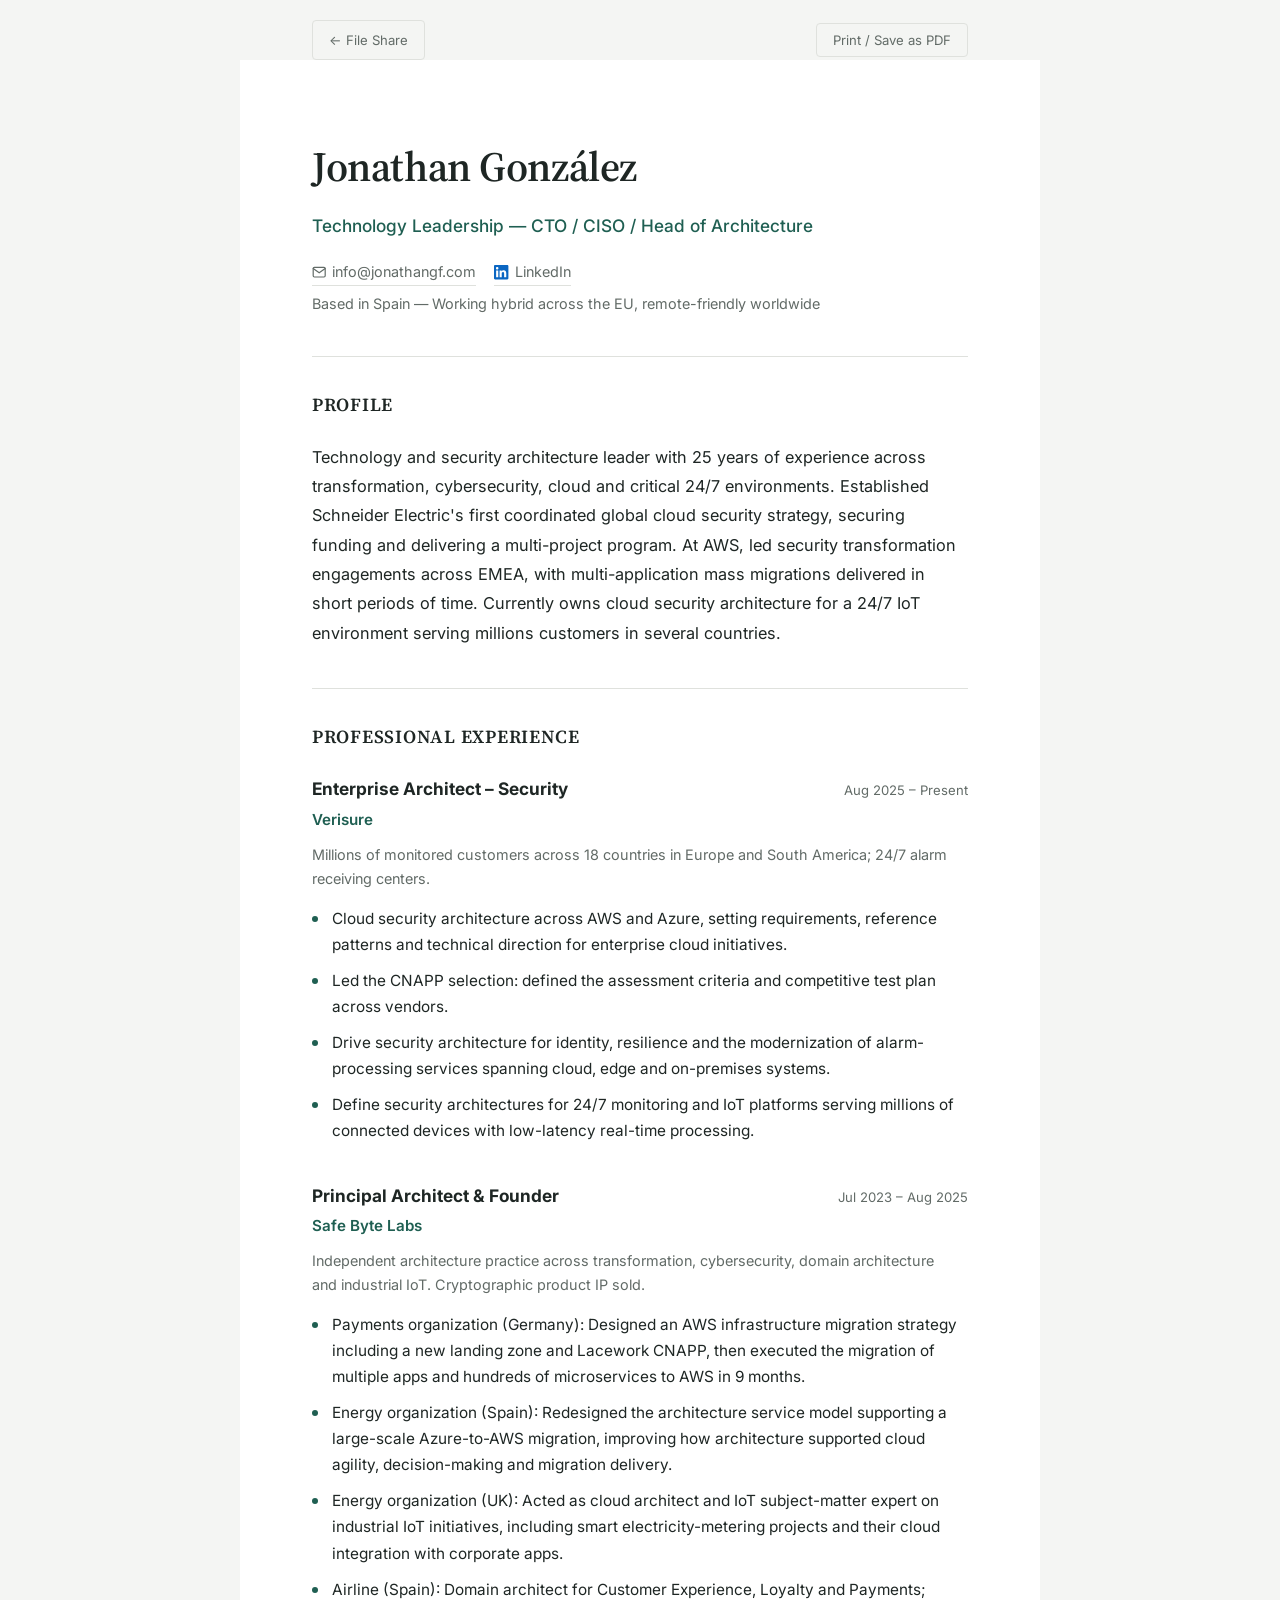
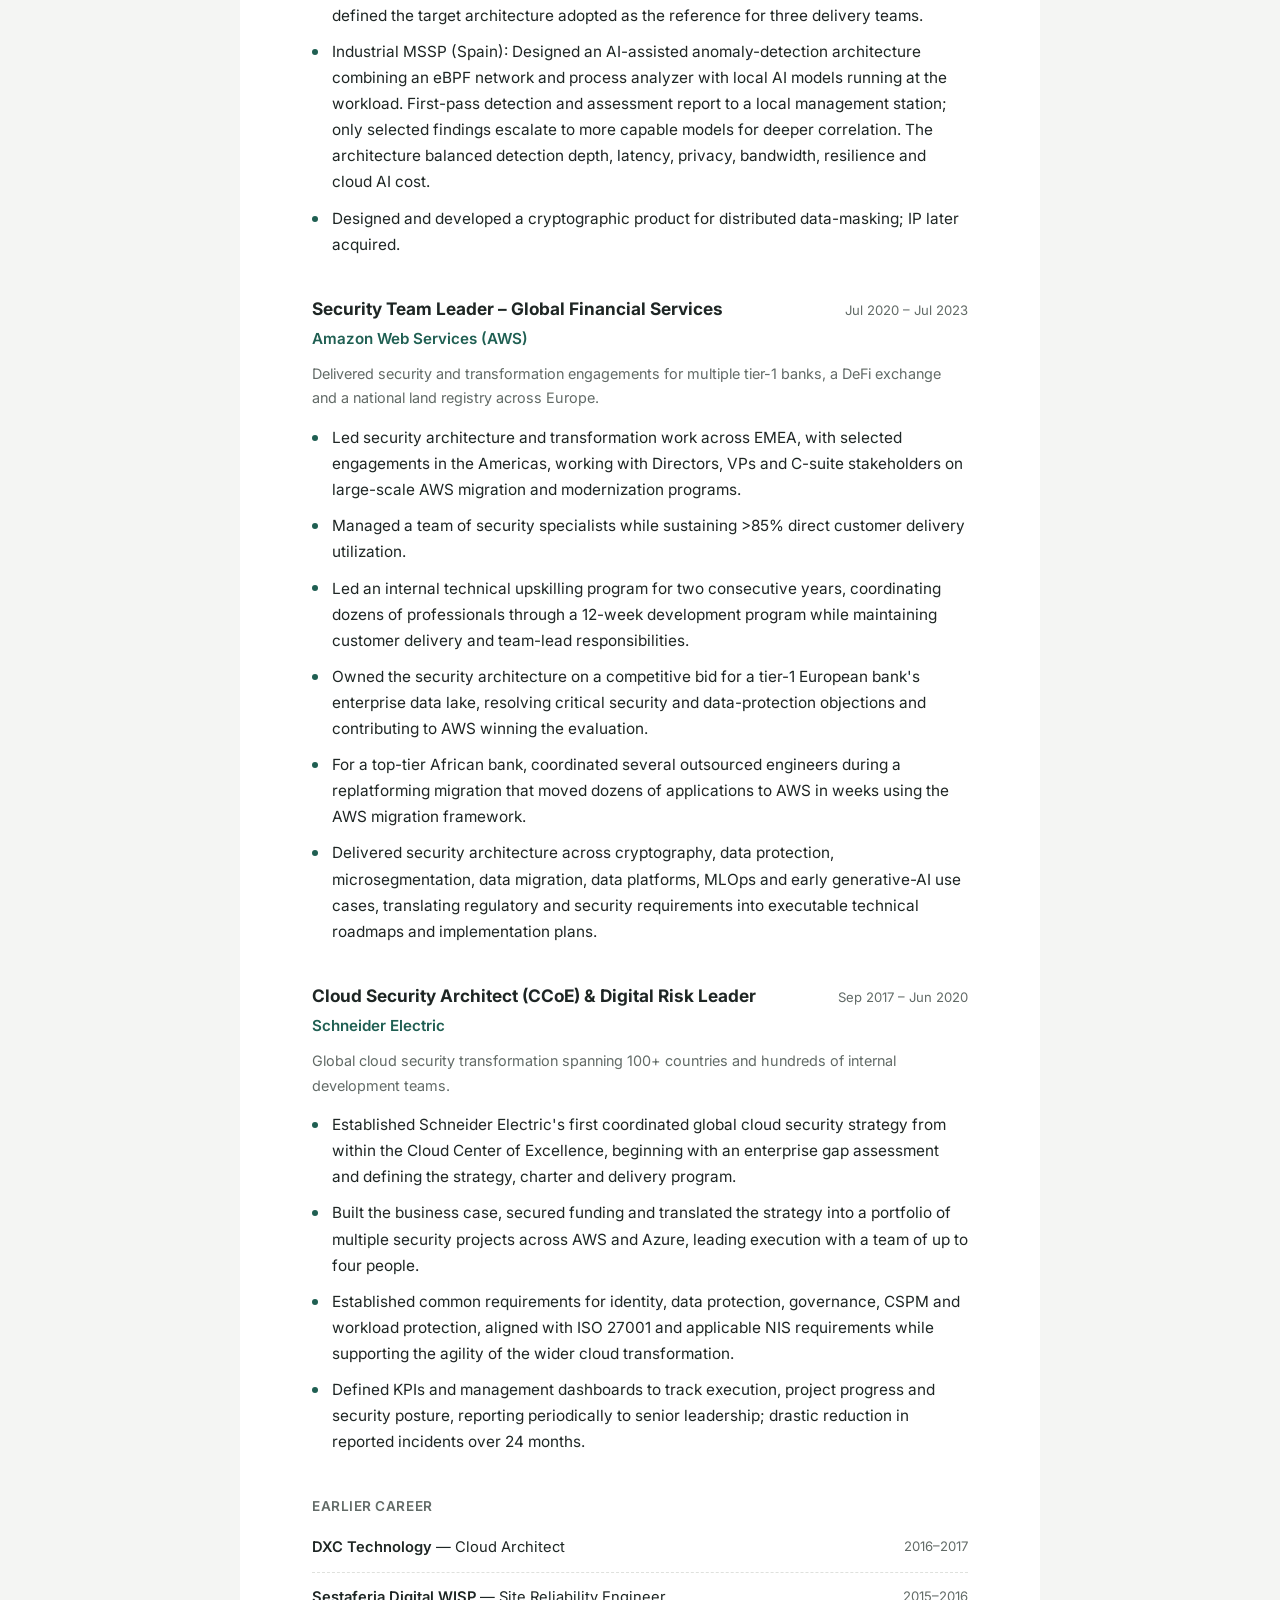
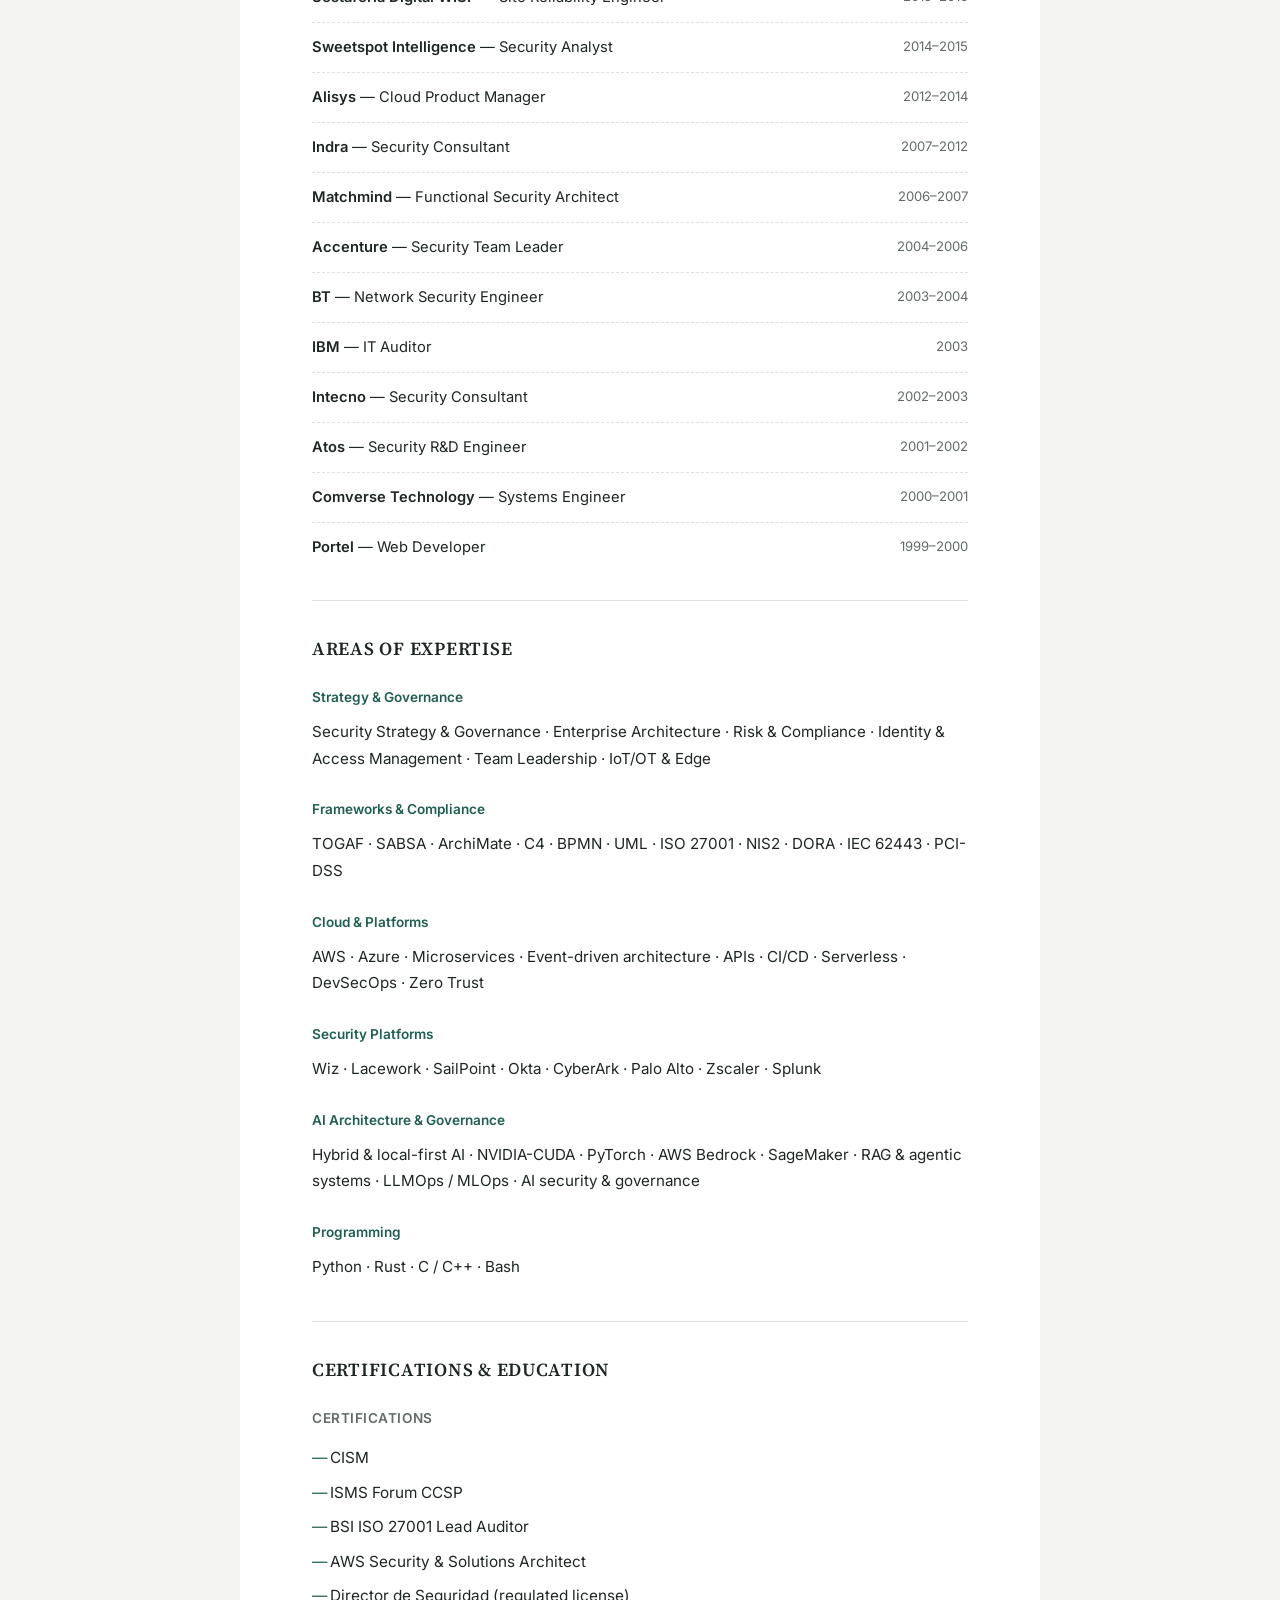
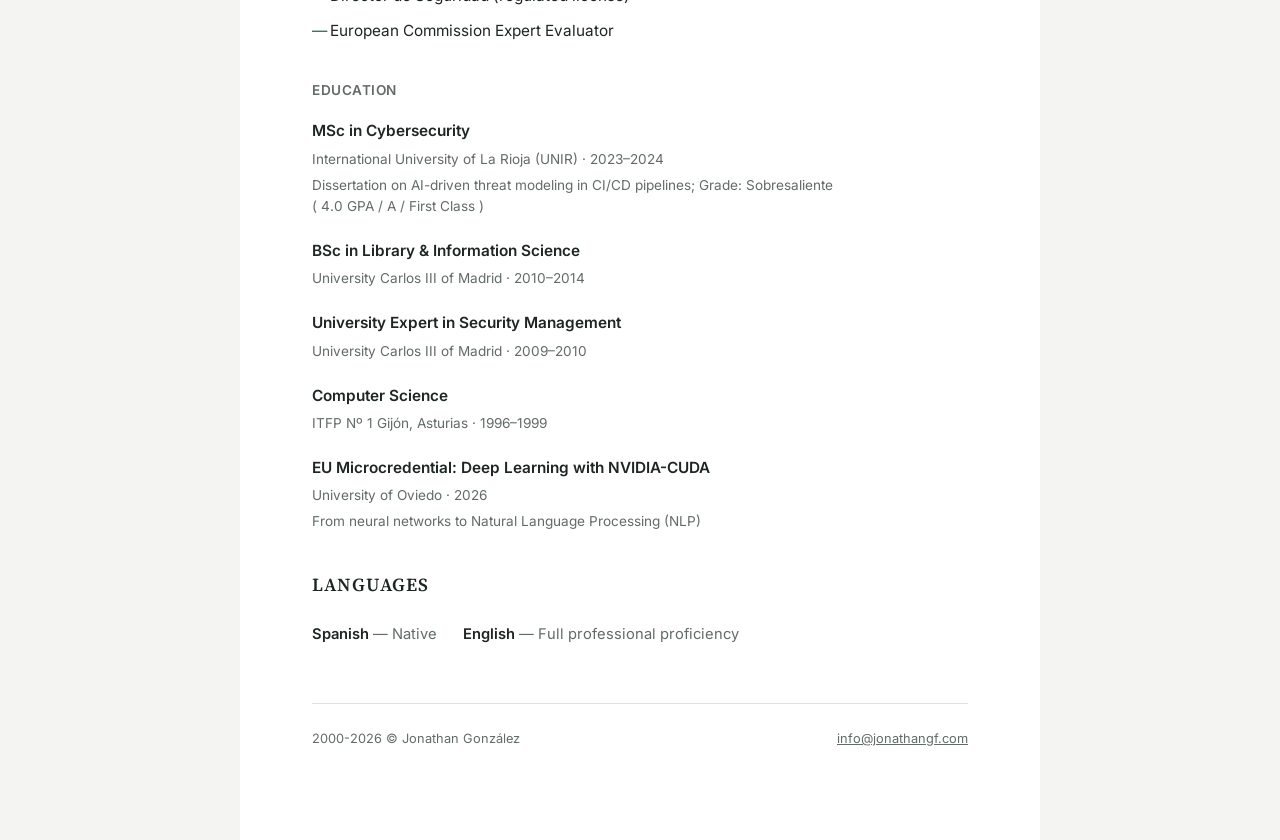
==== commit 19516db2: "updated template" ====
--- a/index.html
+++ b/index.html
@@ -1,411 +1,294 @@
-<!--
-Avpr gb xabj lbh yvxr gb qvir qrrc. Zr gbb. Qb lbh unir fbzrguvat vagrerfgvat sbe zr?
-(ROT13)
--->
 <!DOCTYPE html>
 <html lang="en">
 <head>
   <meta charset="UTF-8" />
   <meta name="viewport" content="width=device-width, initial-scale=1.0" />
-  <meta name="description" content="Jonathan González — Technology & security architecture leader (CTO / CISO / Head of Architecture). 25+ years across cybersecurity, cloud transformation (AWS, Azure) and critical 24/7 environments." />
-  <title>Jonathan González — Technology & Security Architecture Leader</title>
+  <meta name="description" content="Curriculum vitae of Jonathan González — Technology & security architecture leader (CTO / CISO / Head of Architecture)." />
+  <title>Jonathan González — Curriculum Vitae</title>
   <link rel="preconnect" href="https://fonts.googleapis.com" />
-  <link href="https://fonts.googleapis.com/css2?family=IBM+Plex+Mono:wght@400;600&family=Syne:wght@400;700;800&display=swap" rel="stylesheet" />
+  <link href="https://fonts.googleapis.com/css2?family=Source+Serif+4:opsz,wght@8..60,400;8..60,600;8..60,700&family=Inter:wght@400;500;600;700&display=swap" rel="stylesheet" />
   <style>
     *, *::before, *::after { box-sizing: border-box; margin: 0; padding: 0; }
 
     :root {
-      --bg: #f7f8fa;
-      --surface: #ffffff;
-      --border: #dfe3e8;
-      --accent: #0f3854;
-      --accent2: #0e7c74;
-      --text: #1b232c;
-      --muted: #64707c;
+      --bg: #f4f5f3;
+      --paper: #ffffff;
+      --rule: #dfe1dd;
+      --ink: #1e2624;
+      --muted: #626b67;
+      --accent: #1f5f52;
       --warn: #8a5a10;
       --warn-bg: #fdf3e0;
       --warn-border: #eccb8c;
-      --mono: 'IBM Plex Mono', monospace;
-      --sans: 'Syne', sans-serif;
+      --display: 'Source Serif 4', Georgia, serif;
+      --sans: 'Inter', -apple-system, BlinkMacSystemFont, 'Segoe UI', sans-serif;
     }
 
     html { scroll-behavior: smooth; }
 
     body {
       background: var(--bg);
-      color: var(--text);
-      font-family: var(--mono);
+      color: var(--ink);
+      font-family: var(--sans);
+      font-size: 16px;
+      line-height: 1.7;
       min-height: 100vh;
-      overflow-x: hidden;
-    }
-
-    /* Grid overlay */
-    body::before {
-      content: '';
-      position: fixed;
-      inset: 0;
-      background-image:
-        linear-gradient(rgba(15,56,84,0.035) 1px, transparent 1px),
-        linear-gradient(90deg, rgba(15,56,84,0.035) 1px, transparent 1px);
-      background-size: 40px 40px;
-      pointer-events: none;
-      z-index: 0;
-    }
-
-    .wrap { position: relative; z-index: 1; max-width: 820px; margin: 0 auto; padding: 0 24px; }
-
-    /* ── HEADER ── */
-    header {
-      border-bottom: 1px solid var(--border);
-      padding: 20px 0;
-      animation: fadeDown 0.6s ease both;
-      position: sticky;
-      top: 0;
-      background: rgba(247,248,250,0.92);
-      backdrop-filter: blur(6px);
-      z-index: 10;
-    }
-    header .wrap { display: flex; align-items: center; justify-content: space-between; flex-wrap: wrap; gap: 10px 20px; }
-    .logo {
+      -webkit-font-smoothing: antialiased;
+    }
+
+    .sheet {
+      max-width: 800px;
+      margin: 0 auto;
+      background: var(--paper);
+      padding: 72px 72px 90px;
+    }
+
+    /* ── TOP BAR (screen only) ── */
+    .topbar {
+      max-width: 800px;
+      margin: 0 auto;
+      display: flex;
+      align-items: center;
+      justify-content: space-between;
+      padding: 20px 72px 0;
+      font-size: 0.82rem;
+    }
+    .topbar a, .topbar button {
       font-family: var(--sans);
-      font-weight: 800;
-      font-size: 1rem;
-      letter-spacing: -0.02em;
-      white-space: nowrap;
-    }
-    .logo span { color: var(--accent); }
-    nav { display: flex; flex-wrap: wrap; gap: 10px 20px; justify-content: flex-end; }
-    nav a {
+      font-size: 0.82rem;
       color: var(--muted);
       text-decoration: none;
-      font-size: 0.75rem;
-      letter-spacing: 0.05em;
-      transition: color 0.2s;
-      white-space: nowrap;
-    }
-    nav a:hover { color: var(--accent); }
-
-    /* ── HERO ── */
-    .hero {
-      padding: 90px 0 40px;
-      animation: fadeUp 0.7s 0.1s ease both;
-    }
-    .hero-tag {
+      background: none;
+      border: 1px solid var(--rule);
+      border-radius: 4px;
+      padding: 8px 16px;
+      cursor: pointer;
+      transition: all 0.15s;
+    }
+    .topbar a:hover, .topbar button:hover { border-color: var(--accent); color: var(--accent); }
+
+    /* ── MASTHEAD ── */
+    .masthead { padding-bottom: 0; }
+    .masthead h1 {
+      font-family: var(--display);
+      font-size: 2.6rem;
+      font-weight: 600;
+      letter-spacing: -0.01em;
+      min-height: 1.2em;
+      color: var(--ink);
+    }
+    .masthead .tagline {
+      margin-top: 8px;
       color: var(--accent);
-      font-size: 0.8rem;
-      font-weight: 600;
-      letter-spacing: 0.15em;
-      text-transform: uppercase;
-      margin-bottom: 20px;
-      min-height: 1.2em;
-    }
-    .hero h1 {
-      font-family: var(--sans);
-      font-size: clamp(2rem, 6vw, 3.6rem);
-      font-weight: 800;
-      line-height: 1.1;
-      letter-spacing: -0.03em;
-      min-height: 1.1em;
-    }
-
-    /* ── SECTIONS ── */
-    section { padding: 0 0 70px; }
-    #about { animation: fadeUp 0.7s 0.2s ease both; }
-    #experience { animation: fadeUp 0.7s 0.25s ease both; }
-    #expertise { animation: fadeUp 0.7s 0.3s ease both; }
-    #credentials { animation: fadeUp 0.7s 0.35s ease both; }
-    #contact { padding-bottom: 90px; animation: fadeUp 0.7s 0.4s ease both; }
-
-    .section-label {
-      font-size: 0.72rem;
-      font-weight: 600;
-      letter-spacing: 0.18em;
-      text-transform: uppercase;
-      color: var(--muted);
-      margin-bottom: 16px;
-    }
-
-    .bio p {
-      color: #45505c;
+      font-size: 1.08rem;
+      font-weight: 500;
+      min-height: 1.3em;
+    }
+    .contact-line {
+      margin-top: 20px;
       font-size: 0.9rem;
-      line-height: 1.9;
-      margin-bottom: 18px;
-      max-width: 680px;
-    }
-    .bio p:last-child { margin-bottom: 0; }
-
-    .location {
+      color: var(--muted);
+      display: flex;
+      flex-wrap: wrap;
+      gap: 6px 18px;
+    }
+    .contact-line a {
       display: inline-flex;
       align-items: center;
-      gap: 8px;
-      margin-top: 20px;
-      color: var(--muted);
-      font-size: 0.78rem;
-    }
-    .location:not(:empty)::before { content: '📍'; font-size: 0.85rem; }
-
-    /* ── TIMELINE (experience) ── */
-    .timeline {
+      gap: 6px;
+      color: var(--muted);
+      text-decoration: none;
+      border-bottom: 1px solid var(--rule);
+    }
+    .contact-line a:hover { color: var(--accent); border-color: var(--accent); }
+    .contact-line .icon {
+      display: inline-flex;
+      width: 1em;
+      height: 1em;
+      flex: 0 0 auto;
+    }
+    .contact-line .icon svg { width: 100%; height: 100%; display: block; }
+    .contact-line .icon.icon-mail svg { color: currentColor; }
+    .contact-line .icon.icon-linkedin svg { color: #0a66c2; }
+
+    /* ── SECTIONS ── */
+    section { margin-top: 40px; padding-top: 32px; border-top: 1px solid var(--rule); }
+    .section-title {
+      font-family: var(--display);
+      font-size: 1.15rem;
+      font-weight: 600;
+      letter-spacing: 0.04em;
+      text-transform: uppercase;
+      color: var(--ink);
+      margin-bottom: 22px;
+    }
+
+    .profile p {
+      color: var(--ink);
+      font-size: 1.02rem;
+      line-height: 1.8;
+      margin-bottom: 16px;
+      max-width: 660px;
+    }
+    .profile p:last-child { margin-bottom: 0; }
+
+    /* ── EXPERIENCE ── */
+    .entry { margin-bottom: 36px; }
+    .entry:last-child { margin-bottom: 0; }
+    .entry-head {
+      display: flex;
+      flex-wrap: wrap;
+      justify-content: space-between;
+      align-items: baseline;
+      gap: 4px 16px;
+    }
+    .entry-role { font-weight: 700; font-size: 1.08rem; }
+    .entry-period {
+      font-size: 0.82rem;
+      color: var(--muted);
+      white-space: nowrap;
+    }
+    .entry-company {
+      color: var(--accent);
+      font-weight: 600;
+      font-size: 0.95rem;
+      margin-top: 3px;
+    }
+    .entry-context {
+      color: var(--muted);
+      font-size: 0.9rem;
+      margin-top: 10px;
+      line-height: 1.7;
+      max-width: 640px;
+    }
+    .entry-highlights {
+      list-style: none;
+      margin-top: 14px;
+      display: flex;
+      flex-direction: column;
+      gap: 10px;
+    }
+    .entry-highlights li {
       position: relative;
-      list-style: none;
-      display: flex;
-      flex-direction: column;
-      gap: 40px;
-      padding-left: 28px;
-      border-left: 2px solid var(--border);
-      margin-top: 8px;
-    }
-    .timeline-item { position: relative; }
-    .timeline-item::before {
+      padding-left: 20px;
+      font-size: 0.96rem;
+      line-height: 1.7;
+      max-width: 660px;
+    }
+    .entry-highlights li::before {
       content: '';
       position: absolute;
-      left: -34px;
-      top: 5px;
-      width: 10px;
-      height: 10px;
+      left: 0;
+      top: 0.65em;
+      width: 6px;
+      height: 6px;
       border-radius: 50%;
       background: var(--accent);
-      box-shadow: 0 0 0 4px var(--bg);
-    }
-    .timeline-item.current::before { background: var(--accent2); }
-    .timeline-head {
-      display: flex;
-      flex-wrap: wrap;
-      align-items: baseline;
+    }
+
+    /* ── EARLIER CAREER ── */
+    .earlier-career { margin-top: 40px; }
+    .earlier-title {
+      font-weight: 600;
+      font-size: 0.85rem;
+      letter-spacing: 0.04em;
+      text-transform: uppercase;
+      color: var(--muted);
+      margin-bottom: 16px;
+    }
+    .earlier-list { list-style: none; display: flex; flex-direction: column; gap: 12px; }
+    .earlier-row {
+      display: flex;
       justify-content: space-between;
-      gap: 6px 16px;
-    }
-    .timeline-head h3 {
-      font-family: var(--sans);
-      font-size: 1.05rem;
-      font-weight: 700;
-      letter-spacing: -0.01em;
-    }
-    .timeline-period {
-      color: var(--muted);
-      font-size: 0.72rem;
-      letter-spacing: 0.04em;
-      white-space: nowrap;
-    }
-    .timeline-company {
-      color: var(--accent);
-      font-size: 0.82rem;
-      font-weight: 600;
-      margin-top: 4px;
-    }
-    .timeline-context {
-      color: var(--muted);
-      font-size: 0.8rem;
-      font-style: italic;
-      line-height: 1.6;
-      margin-top: 8px;
-      max-width: 640px;
-    }
-    .timeline-highlights {
-      list-style: none;
-      margin-top: 14px;
-      display: flex;
-      flex-direction: column;
-      gap: 10px;
-    }
-    .timeline-highlights li {
-      position: relative;
-      padding-left: 18px;
-      color: #45505c;
-      font-size: 0.85rem;
-      line-height: 1.7;
-      max-width: 660px;
-    }
-    .timeline-highlights li::before {
-      content: '▸';
-      position: absolute;
-      left: 0;
-      color: var(--accent2);
-    }
-
-    .earlier-career { margin-top: 52px; }
-    .section-subtitle {
-      font-family: var(--sans);
-      font-weight: 700;
-      font-size: 0.95rem;
-      margin-bottom: 16px;
-    }
-    .chip-grid { display: flex; flex-wrap: wrap; gap: 8px; }
-    .chip {
-      background: var(--surface);
-      border: 1px solid var(--border);
-      color: var(--muted);
-      font-size: 0.72rem;
-      padding: 6px 12px;
-      line-height: 1.4;
-    }
-    .chip strong { color: var(--text); font-weight: 600; }
+      gap: 12px 20px;
+      font-size: 0.92rem;
+      padding-bottom: 12px;
+      border-bottom: 1px dashed var(--rule);
+    }
+    .earlier-list li:last-child .earlier-row { border-bottom: none; padding-bottom: 0; }
+    .earlier-row .who { color: var(--ink); }
+    .earlier-row .who strong { font-weight: 600; }
+    .earlier-row .when { color: var(--muted); font-size: 0.82rem; white-space: nowrap; }
 
     /* ── EXPERTISE ── */
-    .expertise-group { margin-bottom: 32px; }
+    .expertise-group { margin-bottom: 26px; }
     .expertise-group:last-child { margin-bottom: 0; }
     .expertise-group h3 {
-      font-size: 0.78rem;
-      font-weight: 600;
-      letter-spacing: 0.06em;
-      text-transform: uppercase;
-      color: var(--accent2);
-      margin-bottom: 12px;
-    }
-    .tag-grid {
-      display: flex;
-      flex-wrap: wrap;
-      gap: 10px;
-    }
-    .tag {
-      background: var(--surface);
-      border: 1px solid var(--border);
-      color: var(--text);
-      font-size: 0.75rem;
-      padding: 8px 14px;
-      letter-spacing: 0.02em;
-      transition: all 0.2s;
-    }
-    .tag:hover { border-color: var(--accent); color: var(--accent); }
-
-    /* ── CREDENTIALS ── */
-    .cert-chip-grid { display: flex; flex-wrap: wrap; gap: 8px; margin-bottom: 24px; }
-    .cert-chip {
-      background: var(--surface);
-      border: 1px solid var(--border);
-      border-left: 3px solid var(--accent2);
-      color: var(--text);
-      font-size: 0.75rem;
-      font-weight: 600;
-      padding: 8px 14px;
-    }
-    .credentials-grid {
-      display: grid;
-      grid-template-columns: 1fr 1fr;
-      gap: 40px;
-    }
-    .credentials-col h3 {
-      font-family: var(--sans);
-      font-weight: 700;
-      font-size: 1rem;
-      margin-bottom: 16px;
-    }
-    .credential-list { list-style: none; display: flex; flex-direction: column; gap: 14px; }
-    .credential-list li {
-      border-left: 2px solid var(--border);
-      padding-left: 14px;
-    }
-    .credential-list strong {
-      display: block;
       font-size: 0.85rem;
       font-weight: 600;
-      color: var(--text);
-    }
-    .credential-list span {
-      display: block;
-      color: var(--muted);
-      font-size: 0.75rem;
-      margin-top: 2px;
-      line-height: 1.5;
-    }
-    .languages {
-      margin-top: 40px;
-      padding-top: 24px;
-      border-top: 1px solid var(--border);
-      color: var(--muted);
-      font-size: 0.8rem;
-      display: flex;
-      flex-wrap: wrap;
-      gap: 8px 20px;
-    }
-    .languages strong { color: var(--text); }
-
-    /* ── CONTACT ── */
-    .contact-box {
-      background: var(--surface);
-      border: 1px solid var(--border);
-      border-left: 3px solid var(--accent);
-      padding: 36px;
-    }
-    .contact-box h2 {
-      font-family: var(--sans);
-      font-size: 1.6rem;
-      font-weight: 700;
-      margin-bottom: 16px;
-      letter-spacing: -0.01em;
-      min-height: 1.2em;
-    }
-    .contact-box p {
-      color: #45505c;
-      font-size: 0.88rem;
-      line-height: 1.8;
-      max-width: 560px;
-      margin-bottom: 28px;
-    }
-    .btn-row { display: flex; flex-wrap: wrap; gap: 14px; }
-    .email-btn {
-      display: inline-flex;
-      align-items: center;
-      gap: 10px;
-      background: var(--accent);
-      color: #ffffff;
-      text-decoration: none;
-      font-family: var(--mono);
+      color: var(--accent);
+      margin-bottom: 10px;
+    }
+    .expertise-group p {
+      font-size: 0.95rem;
+      color: var(--ink);
+      line-height: 1.75;
+    }
+
+    /* ── CREDENTIALS ── */
+    .cred-block { margin-bottom: 36px; }
+    .cred-block:last-child { margin-bottom: 0; }
+    .cred-block-title {
       font-weight: 600;
       font-size: 0.85rem;
-      padding: 14px 24px;
-      letter-spacing: 0.02em;
-      transition: all 0.2s;
-    }
-    .email-btn:hover { background: var(--accent2); transform: translateY(-1px); }
-    .email-btn.secondary {
-      background: transparent;
-      color: var(--accent);
-      border: 1px solid var(--border);
-    }
-    .email-btn.secondary:hover {
-      background: var(--surface);
-      border-color: var(--accent);
-      color: var(--accent2);
-      transform: translateY(-1px);
-    }
+      letter-spacing: 0.04em;
+      text-transform: uppercase;
+      color: var(--muted);
+      margin-bottom: 16px;
+    }
+    .cert-list { list-style: none; display: flex; flex-direction: column; gap: 10px; }
+    .cert-list li {
+      font-size: 0.96rem;
+      line-height: 1.6;
+      padding-left: 18px;
+      position: relative;
+    }
+    .cert-list li::before { content: '—'; position: absolute; left: 0; color: var(--accent); }
+
+    .edu-list { list-style: none; display: flex; flex-direction: column; gap: 20px; }
+    .edu-list li { font-size: 0.96rem; }
+    .edu-list strong { display: block; font-weight: 600; margin-bottom: 3px; }
+    .edu-list .meta { display: block; color: var(--muted); font-size: 0.85rem; }
+    .edu-list .note { display: block; color: var(--muted); font-size: 0.85rem; margin-top: 4px; line-height: 1.6; max-width: 600px; white-space: pre-line; }
+
+    .languages-row {
+      display: flex;
+      gap: 8px 26px;
+      flex-wrap: wrap;
+      font-size: 0.92rem;
+      color: var(--ink);
+    }
+    .languages-row strong { font-weight: 600; }
+    .languages-row .lvl { color: var(--muted); }
 
     /* ── FOOTER ── */
-    footer {
-      border-top: 1px solid var(--border);
-      padding: 24px 0;
-    }
-    footer .wrap {
-      display: flex;
-      align-items: center;
+    .colophon {
+      margin-top: 56px;
+      padding-top: 24px;
+      border-top: 1px solid var(--rule);
+      font-size: 0.8rem;
+      color: var(--muted);
+      display: flex;
       justify-content: space-between;
       flex-wrap: wrap;
-      gap: 12px;
-    }
-    .footer-text { font-size: 0.7rem; color: var(--muted); }
-    .footer-links { display: flex; flex-wrap: wrap; gap: 20px; }
-    .footer-links a {
-      color: var(--muted);
-      text-decoration: none;
-      font-size: 0.7rem;
-      transition: color 0.2s;
-    }
-    .footer-links a:hover { color: var(--accent); }
-
-    /* ── DATA LOAD ERROR BANNER ── */
+      gap: 8px 16px;
+    }
+    .colophon a { color: var(--muted); }
+
+    /* ── DATA LOAD ERROR ── */
     .load-error {
       position: fixed;
-      left: 0;
-      right: 0;
-      bottom: 0;
+      left: 0; right: 0; bottom: 0;
       z-index: 20;
       background: var(--warn-bg);
       border-top: 1px solid var(--warn-border);
     }
-    .load-error .wrap {
+    .load-error .inner {
+      max-width: 800px;
+      margin: 0 auto;
       padding: 14px 24px;
       color: var(--warn);
-      font-size: 0.78rem;
+      font-size: 0.82rem;
       line-height: 1.6;
     }
     .load-error code {
@@ -414,127 +297,93 @@
       border-radius: 3px;
     }
 
-    @keyframes fadeUp {
-      from { opacity: 0; transform: translateY(20px); }
-      to   { opacity: 1; transform: translateY(0); }
-    }
-    @keyframes fadeDown {
-      from { opacity: 0; transform: translateY(-10px); }
-      to   { opacity: 1; transform: translateY(0); }
+    /* ── PRINT ── */
+    @media print {
+      body { background: #fff; font-size: 11.5pt; line-height: 1.55; }
+      .topbar { display: none; }
+      .sheet { padding: 0; max-width: none; }
+      section { margin-top: 22px; padding-top: 18px; break-inside: avoid; }
+      .entry { break-inside: avoid; }
+      a { color: inherit; text-decoration: none; }
+      .load-error { display: none; }
+      @page { margin: 1.8cm; }
     }
 
     /* ── RESPONSIVE ── */
     @media (max-width: 640px) {
-      .wrap { padding: 0 18px; }
-      header { padding: 16px 0; }
-      nav { gap: 8px 16px; justify-content: flex-start; width: 100%; }
-      .hero { padding: 56px 0 30px; }
-      .hero-tag { margin-bottom: 14px; font-size: 0.72rem; }
-      section { padding-bottom: 52px; }
-      .contact-box { padding: 24px; }
-      .credentials-grid { grid-template-columns: 1fr; gap: 32px; }
-      .timeline { padding-left: 20px; }
-      .timeline-item::before { left: -26px; width: 8px; height: 8px; }
-      .timeline-head { flex-direction: column; align-items: flex-start; gap: 4px; }
-      .btn-row { flex-direction: column; align-items: stretch; }
-      .email-btn { justify-content: center; }
-      footer .wrap { flex-direction: column; align-items: flex-start; }
+      .sheet { padding: 44px 26px 60px; }
+      .topbar { padding: 16px 20px 0; }
+      .masthead h1 { font-size: 2rem; }
+      .entry-head { flex-direction: column; align-items: flex-start; gap: 4px; }
+      .earlier-row { flex-direction: column; gap: 2px; }
+      .colophon { flex-direction: column; }
     }
   </style>
 </head>
 <body>
 
-  <header>
-    <div class="wrap">
-      <div class="logo" id="brand"></div>
-      <nav id="site-nav"></nav>
-    </div>
-  </header>
-
-  <main>
-    <section class="hero">
-      <div class="wrap">
-        <div class="hero-tag" id="hero-tag"></div>
-        <h1 id="hero-heading"></h1>
+  <div class="topbar">
+    <a href="/files">← File Share</a>
+    <button type="button" id="print-btn" onclick="window.print()">Print / Save as PDF</button>
+  </div>
+
+  <main class="sheet">
+    <header class="masthead">
+      <h1 id="cv-name"></h1>
+      <div class="tagline" id="cv-tagline"></div>
+      <div class="contact-line" id="cv-contact"></div>
+    </header>
+
+    <section class="profile" id="section-profile">
+      <div class="section-title" id="label-profile">Profile</div>
+      <div id="cv-bio"></div>
+    </section>
+
+    <section id="section-experience">
+      <div class="section-title" id="label-experience">Professional Experience</div>
+      <div id="cv-experience"></div>
+
+      <div class="earlier-career">
+        <div class="earlier-title" id="label-earlier">Earlier Career</div>
+        <ul class="earlier-list" id="cv-earlier"></ul>
       </div>
     </section>
 
-    <section id="about">
-      <div class="wrap">
-        <div class="section-label" id="label-about"></div>
-        <div class="bio" id="about-bio"></div>
-        <div class="location" id="about-location"></div>
+    <section id="section-expertise">
+      <div class="section-title" id="label-expertise">Areas of Expertise</div>
+      <div id="cv-expertise"></div>
+    </section>
+
+    <section id="section-credentials">
+      <div class="section-title" id="label-credentials">Certifications &amp; Education</div>
+
+      <div class="cred-block">
+        <div class="cred-block-title" id="label-certifications">Certifications</div>
+        <ul class="cert-list" id="cv-certifications"></ul>
+      </div>
+
+      <div class="cred-block">
+        <div class="cred-block-title" id="label-education">Education</div>
+        <ul class="edu-list" id="cv-education"></ul>
+      </div>
+
+      <div class="cred-block">
+        <div class="section-title" id="label-languages">Languages</div>
+        <div class="languages-row" id="cv-languages"></div>
       </div>
     </section>
 
-    <section id="experience">
-      <div class="wrap">
-        <div class="section-label" id="label-experience"></div>
-        <ol class="timeline" id="experience-timeline"></ol>
-
-        <div class="earlier-career">
-          <div class="section-subtitle" id="earlier-career-label"></div>
-          <div class="chip-grid" id="earlier-career-chips"></div>
-        </div>
-      </div>
-    </section>
-
-    <section id="expertise">
-      <div class="wrap">
-        <div class="section-label" id="label-expertise"></div>
-        <div id="expertise-groups"></div>
-      </div>
-    </section>
-
-    <section id="credentials">
-      <div class="wrap">
-        <div class="section-label" id="label-credentials"></div>
-
-        <div class="cert-chip-grid" id="credentials-certs"></div>
-
-        <div class="credentials-grid">
-          <div class="credentials-col">
-            <h3 id="credentials-education-heading"></h3>
-            <ul class="credential-list" id="credentials-education"></ul>
-          </div>
-          <div class="credentials-col">
-            <h3 id="credentials-insights-heading"></h3>
-            <ul class="credential-list" id="credentials-insights"></ul>
-          </div>
-        </div>
-
-        <div class="languages" id="credentials-languages"></div>
-      </div>
-    </section>
-
-    <section id="contact">
-      <div class="wrap">
-        <div class="section-label" id="label-contact"></div>
-        <div class="contact-box">
-          <h2 id="contact-heading"></h2>
-          <p id="contact-paragraph"></p>
-          <div class="btn-row" id="contact-buttons"></div>
-        </div>
-      </div>
-    </section>
+    <div class="colophon" id="cv-colophon"></div>
   </main>
 
-  <footer>
-    <div class="wrap">
-      <div class="footer-text" id="footer-text"></div>
-      <div class="footer-links" id="footer-links"></div>
-    </div>
-  </footer>
-
   <div class="load-error" id="load-error" hidden>
-    <div class="wrap">
+    <div class="inner">
       ⚠ Couldn't load <code>data.json</code>. If you're viewing this file directly from disk, browsers block that fetch for security reasons — serve the folder over HTTP instead, e.g. <code>python3 -m http.server</code>, then reload.
     </div>
   </div>
 
   <script>
     (function () {
-      // Tiny hyperscript-style DOM builder: h('div', {class:'x'}, 'text', childNode, [moreChildren])
       function h(tag, props, ...kids) {
         const node = document.createElement(tag);
         if (props) {
@@ -551,6 +400,16 @@
         return node;
       }
 
+      // Open-source SVG icons — Feather Icons (MIT) for mail, Simple Icons (CC0) for LinkedIn's glyph.
+      const ICON_MAIL = '<svg viewBox="0 0 24 24" fill="none" stroke="currentColor" stroke-width="2" stroke-linecap="round" stroke-linejoin="round"><path d="M4 4h16c1.1 0 2 .9 2 2v12c0 1.1-.9 2-2 2H4c-1.1 0-2-.9-2-2V6c0-1.1.9-2 2-2z"></path><polyline points="22,6 12,13 2,6"></polyline></svg>';
+      const ICON_LINKEDIN = '<svg viewBox="0 0 24 24" fill="currentColor"><path d="M20.447 20.452h-3.554v-5.569c0-1.328-.027-3.037-1.852-3.037-1.853 0-2.136 1.445-2.136 2.939v5.667H9.351V9h3.414v1.561h.046c.477-.9 1.637-1.85 3.37-1.85 3.601 0 4.267 2.37 4.267 5.455v6.286zM5.337 7.433c-1.144 0-2.063-.926-2.063-2.065 0-1.138.92-2.063 2.063-2.063 1.14 0 2.064.925 2.064 2.063 0 1.139-.925 2.065-2.064 2.065zm1.782 13.019H3.555V9h3.564v11.452zM22.225 0H1.771C.792 0 0 .774 0 1.729v20.542C0 23.227.792 24 1.771 24h20.451C23.2 24 24 23.227 24 22.271V1.729C24 .774 23.2 0 22.222 0h.003z"></path></svg>';
+
+      function svgIcon(name, markup) {
+        const span = h('span', { class: 'icon icon-' + name, 'aria-hidden': 'true' });
+        span.innerHTML = markup;
+        return span;
+      }
+
       function setChildren(id, ...children) {
         const el = document.getElementById(id);
         if (!el) return;
@@ -561,143 +420,111 @@
         }
       }
 
-      function renderSiteMeta(site) {
+      function renderMasthead(site) {
         if (!site) return;
-        if (site.title && site.tagline) document.title = `${site.title} — ${site.tagline}`;
+        if (site.title) {
+          document.title = `${site.title} — Curriculum Vitae`;
+          setChildren('cv-name', site.title);
+        }
+        setChildren('cv-tagline', site.tagline);
         if (site.description) {
           const metaDesc = document.querySelector('meta[name="description"]');
-          if (metaDesc) metaDesc.setAttribute('content', site.description);
-        }
-      }
-
-      function renderBrand(brand) {
-        if (!brand) return;
-        const lastDot = brand.lastIndexOf('.');
-        if (lastDot === -1) { setChildren('brand', brand); return; }
-        setChildren('brand', brand.slice(0, lastDot), h('span', {}, '.'), brand.slice(lastDot + 1));
-      }
-
-      function renderLabels(labels) {
-        if (!labels) return;
-        const sections = labels.sections || {};
-        setChildren('label-about', sections.about);
-        setChildren('label-experience', sections.experience);
-        setChildren('label-expertise', sections.expertise);
-        setChildren('label-credentials', sections.credentials);
-        setChildren('label-contact', sections.contact);
-        setChildren('earlier-career-label', labels.earlier_career);
-        setChildren('credentials-education-heading', labels.credentials_education);
-        setChildren('credentials-insights-heading', labels.credentials_insights);
-      }
-
-      function renderNav(items) {
-        setChildren('site-nav', (items || []).map(item => h('a', { href: item.href }, item.label)));
-      }
-
-      function renderHero(hero) {
-        if (!hero) return;
-        setChildren('hero-tag', hero.tag);
-        setChildren('hero-heading', hero.heading);
-      }
-
-      function renderAbout(bio, about) {
+          if (metaDesc) metaDesc.setAttribute('content', 'Curriculum vitae of ' + site.description.replace(/^Personal website of\s*/i, ''));
+        }
+      }
+
+      function renderContactLine(contact, about) {
+        const parts = [];
+        if (contact && contact.email) {
+          parts.push(h('a', { href: 'mailto:' + contact.email },
+            svgIcon('mail', ICON_MAIL),
+            contact.email
+          ));
+        }
+        if (contact && contact.linkedin) {
+          const label = (contact.linkedin_label || 'LinkedIn').replace(/^in\s+/i, '');
+          parts.push(h('a', { href: contact.linkedin, target: '_blank', rel: 'noopener' },
+            svgIcon('linkedin', ICON_LINKEDIN),
+            label
+          ));
+        }
+        if (about && about.location) parts.push(h('span', {}, about.location));
+        setChildren('cv-contact', parts);
+      }
+
+      function renderProfile(bio) {
         const paragraphs = (bio || '').split(/\n\s*\n/).map(p => p.trim()).filter(Boolean);
-        setChildren('about-bio', paragraphs.map(p => h('p', {}, p)));
-        setChildren('about-location', about && about.location);
+        setChildren('cv-bio', paragraphs.map(p => h('p', {}, p)));
       }
 
       function renderExperience(experience, earlierCareer) {
-        setChildren('experience-timeline', (experience || []).map(job => {
-          const li = h('li', { class: 'timeline-item' + (job.current ? ' current' : '') },
-            h('div', { class: 'timeline-head' },
-              h('h3', {}, job.role),
-              h('span', { class: 'timeline-period' }, job.period)
+        setChildren('cv-experience', (experience || []).map(job =>
+          h('div', { class: 'entry' },
+            h('div', { class: 'entry-head' },
+              h('span', { class: 'entry-role' }, job.role),
+              h('span', { class: 'entry-period' }, job.period)
             ),
-            h('div', { class: 'timeline-company' }, job.company),
-            h('p', { class: 'timeline-context' }, job.context),
-            h('ul', { class: 'timeline-highlights' }, (job.highlights || []).map(item => h('li', {}, item)))
-          );
-          return li;
-        }));
-
-        setChildren('earlier-career-chips', (earlierCareer || []).map(job =>
-          h('span', { class: 'chip' },
-            h('strong', {}, job.company),
-            ` · ${job.role} · ${job.period}`
+            h('div', { class: 'entry-company' }, job.company),
+            job.context ? h('div', { class: 'entry-context' }, job.context) : null,
+            h('ul', { class: 'entry-highlights' }, (job.highlights || []).map(item => h('li', {}, item)))
           )
         ));
+
+        setChildren('cv-earlier', (earlierCareer || []).map(job =>
+          h('li', {},
+            h('div', { class: 'earlier-row' },
+              h('span', { class: 'who' }, h('strong', {}, job.company), ' — ' + job.role),
+              h('span', { class: 'when' }, job.period)
+            )
+          )
+        ));
       }
 
       function renderExpertise(groups) {
-        setChildren('expertise-groups', (groups || []).map(group =>
+        setChildren('cv-expertise', (groups || []).map(group =>
           h('div', { class: 'expertise-group' },
             h('h3', {}, group.title),
-            h('div', { class: 'tag-grid' }, (group.items || []).map(item => h('span', { class: 'tag' }, item)))
+            h('p', {}, (group.items || []).join(' · '))
           )
         ));
       }
 
       function renderCredentials(credentials) {
         if (!credentials) return;
-        setChildren('credentials-certs', (credentials.certifications || []).map(cert =>
-          h('span', { class: 'cert-chip' }, cert)
-        ));
-
-        setChildren('credentials-education', (credentials.education || []).map(edu => {
+
+        setChildren('cv-certifications', (credentials.certifications || []).map(cert => h('li', {}, cert)));
+
+        setChildren('cv-education', (credentials.education || []).map(edu => {
           const meta = [edu.institution, edu.period].filter(Boolean).join(' · ');
           return h('li', {},
             h('strong', {}, edu.degree),
-            h('span', {}, meta),
-            edu.note ? h('span', {}, edu.note) : null
+            h('span', { class: 'meta' }, meta),
+            edu.note ? h('span', { class: 'note' }, edu.note) : null
           );
         }));
 
-        setChildren('credentials-insights', (credentials.insights || []).map(insight =>
-          h('li', {},
-            h('strong', {}, insight.title),
-            h('span', {}, insight.description)
-          )
+        setChildren('cv-languages', (credentials.languages || []).map(lang =>
+          h('span', {}, h('strong', {}, lang.language), h('span', { class: 'lvl' }, ' — ' + lang.level))
         ));
-
-        setChildren('credentials-languages', (credentials.languages || []).map(lang =>
-          h('span', {}, h('strong', {}, lang.language), ` · ${lang.level}`)
-        ));
-      }
-
-      function renderContact(contact) {
-        if (!contact) return;
-        setChildren('contact-heading', contact.heading);
-        setChildren('contact-paragraph', contact.paragraph);
-        const buttons = [h('a', { class: 'email-btn', href: 'mailto:' + contact.email }, contact.email_label || contact.email)];
-        if (contact.linkedin) {
-          buttons.push(h('a', { class: 'email-btn secondary', href: contact.linkedin, target: '_blank', rel: 'noopener' }, contact.linkedin_label || 'LinkedIn'));
-        }
-        setChildren('contact-buttons', buttons);
-      }
-
-      function renderFooter(footer) {
-        if (!footer) return;
-        setChildren('footer-text', footer.text);
-        setChildren('footer-links', (footer.links || []).map(link => {
-          const attrs = { href: link.url };
-          if (/^https?:/.test(link.url)) { attrs.target = '_blank'; attrs.rel = 'noopener'; }
-          return h('a', attrs, link.label);
-        }));
+      }
+
+      function renderColophon(footer, contact) {
+        const year = new Date().getFullYear();
+        setChildren('cv-colophon',
+          h('span', {}, (footer && footer.text) || `© ${year}`),
+          contact && contact.email ? h('a', { href: 'mailto:' + contact.email }, contact.email) : null
+        );
       }
 
       function render(data) {
         const home = (data.pages && data.pages.home) || {};
-        renderSiteMeta(data.site);
-        renderBrand(data.site && data.site.brand);
-        renderLabels(data.labels);
-        renderNav(data.page_nav);
-        renderHero(home.hero);
-        renderAbout(home.bio, home.about);
+        renderMasthead(data.site);
+        renderContactLine(data.contact, home.about);
+        renderProfile(home.bio);
         renderExperience(data.experience, data.earlier_career);
         renderExpertise(home.skill_groups);
         renderCredentials(data.credentials);
-        renderContact(data.contact);
-        renderFooter(data.footer);
+        renderColophon(data.footer, data.contact);
       }
 
       fetch('data.json', { cache: 'no-store' })
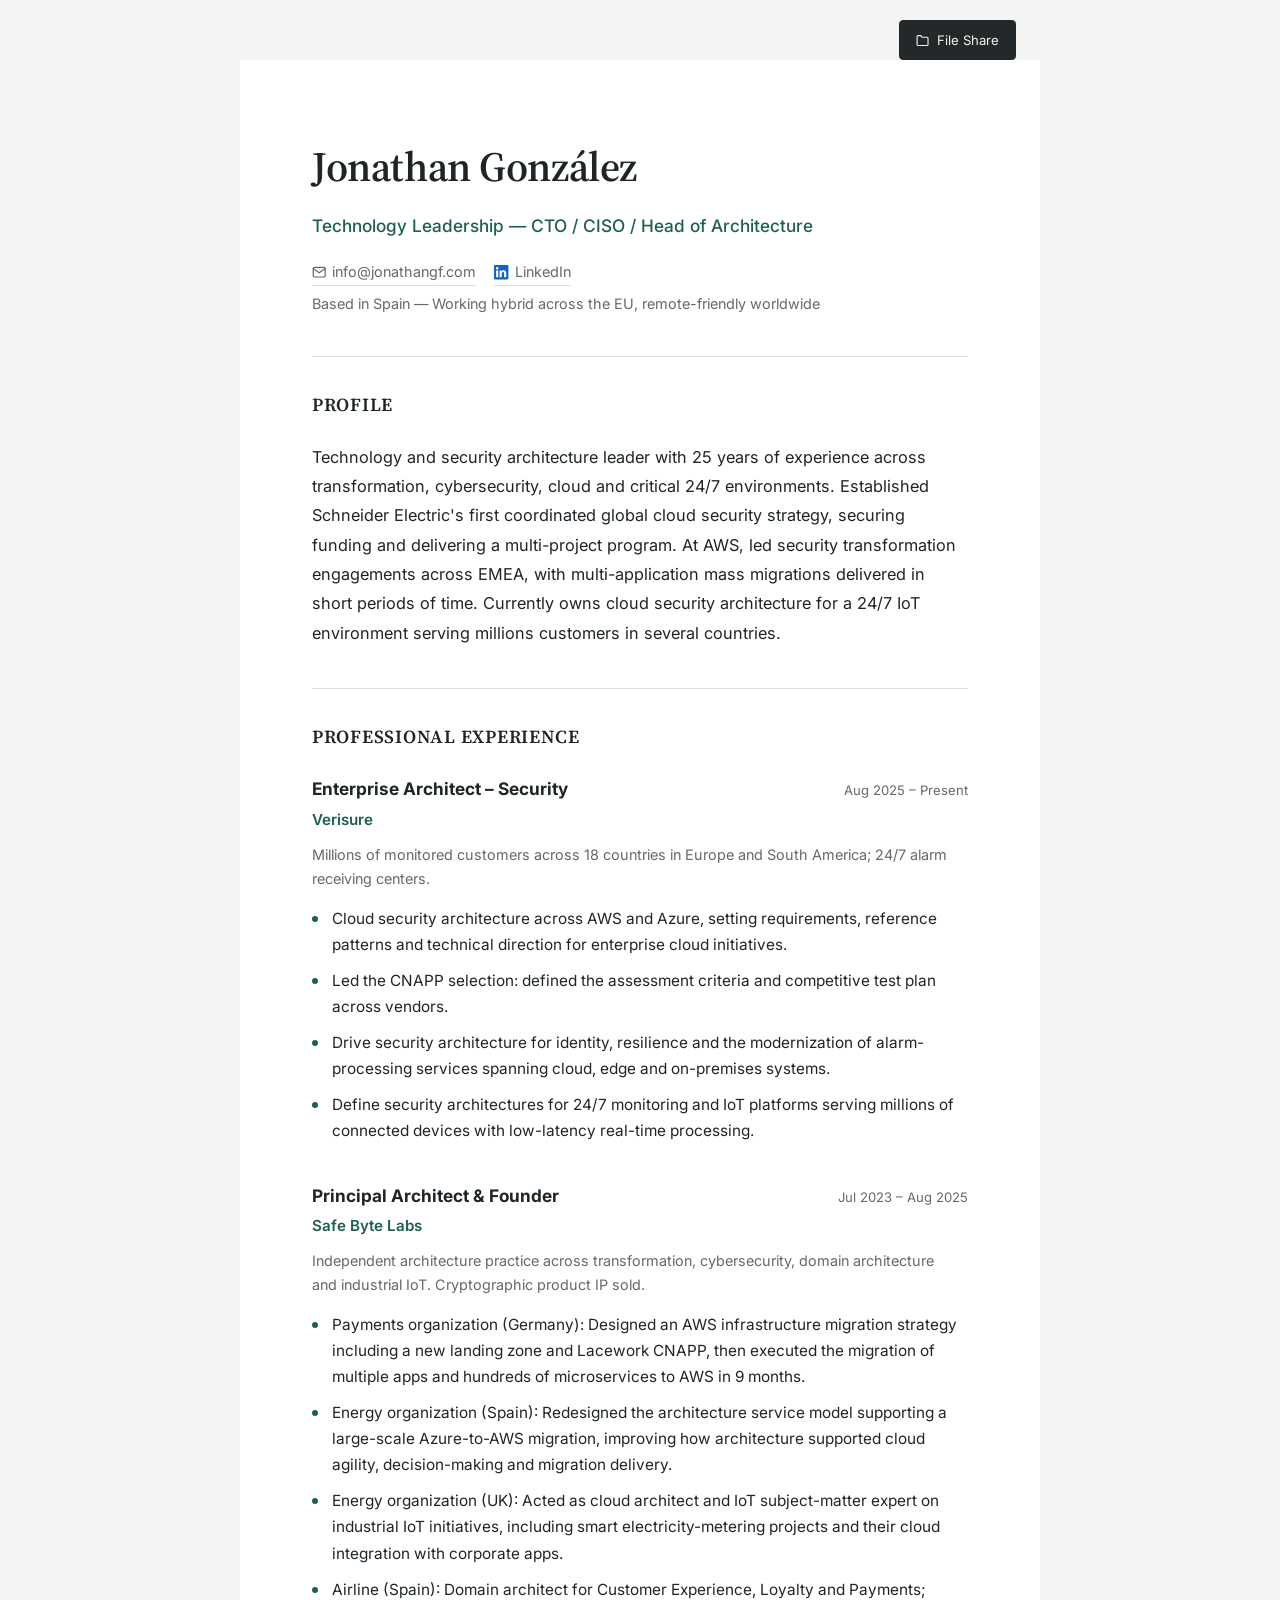
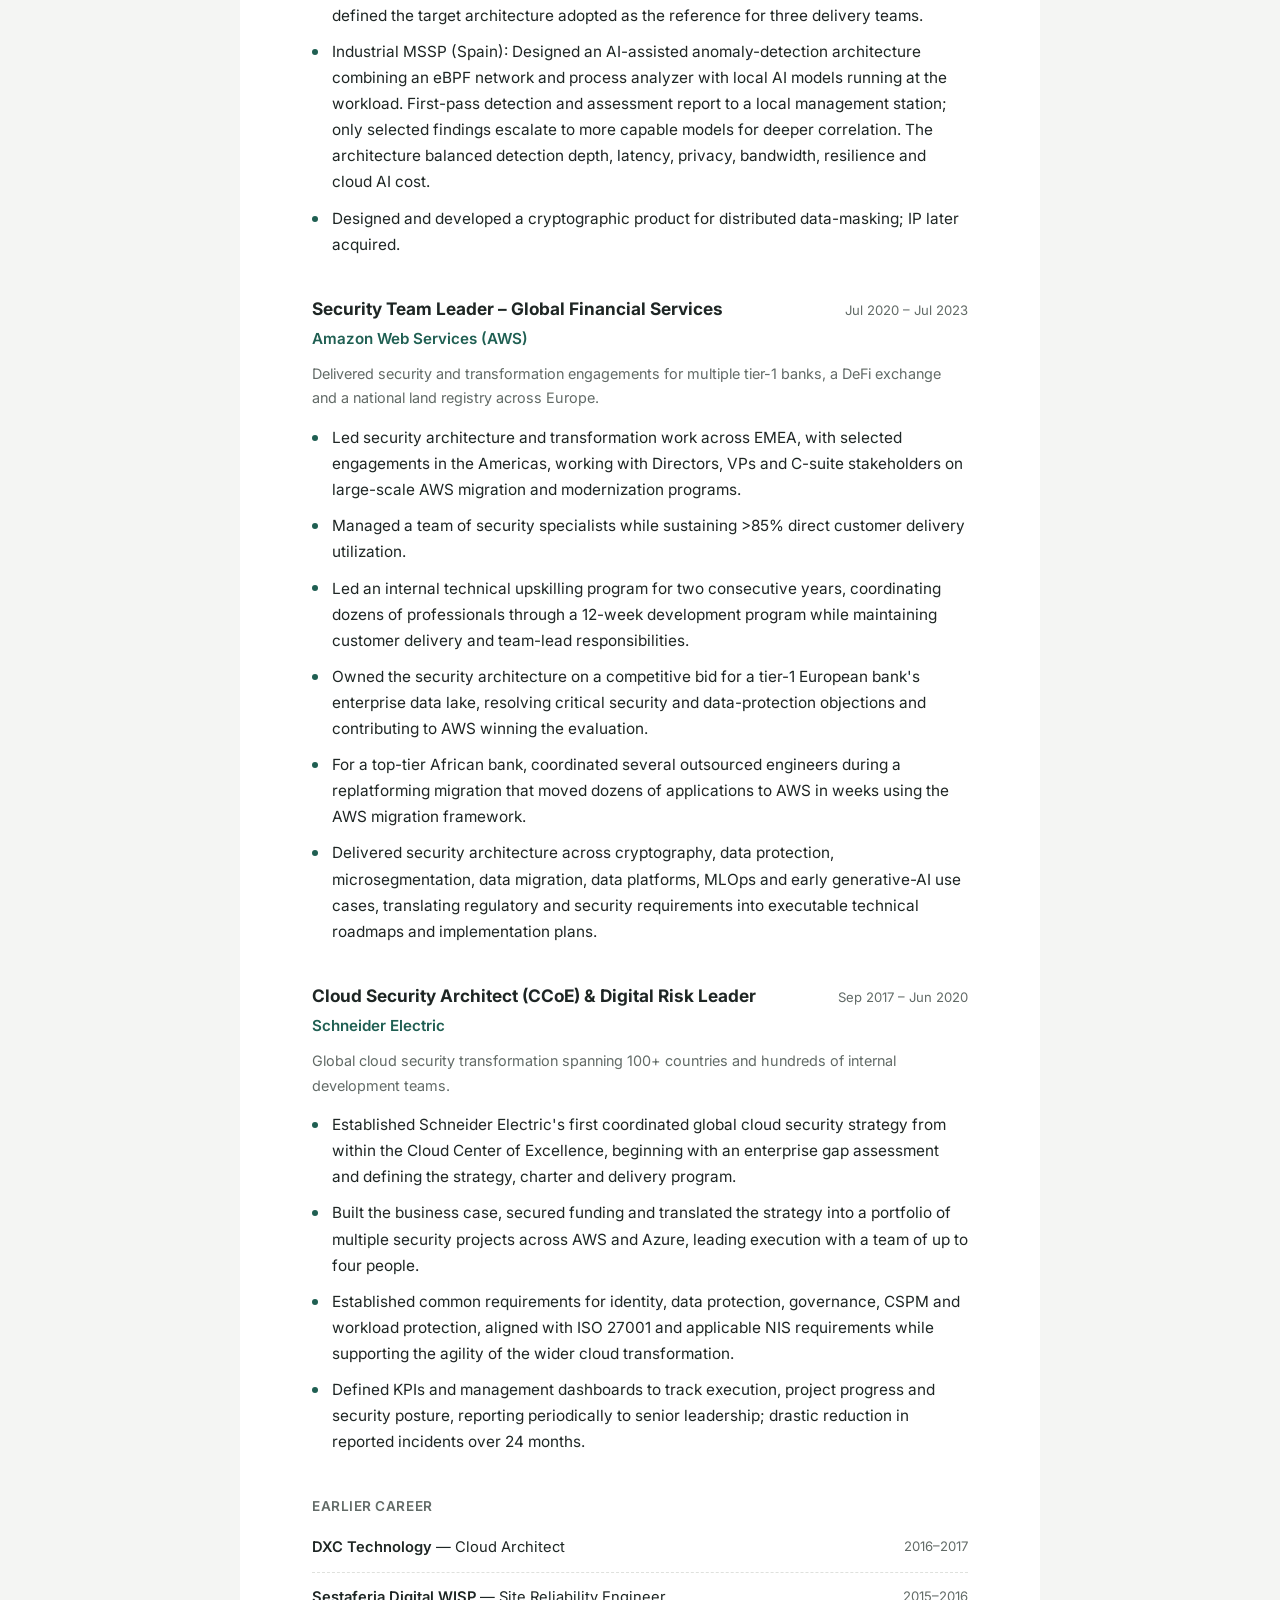
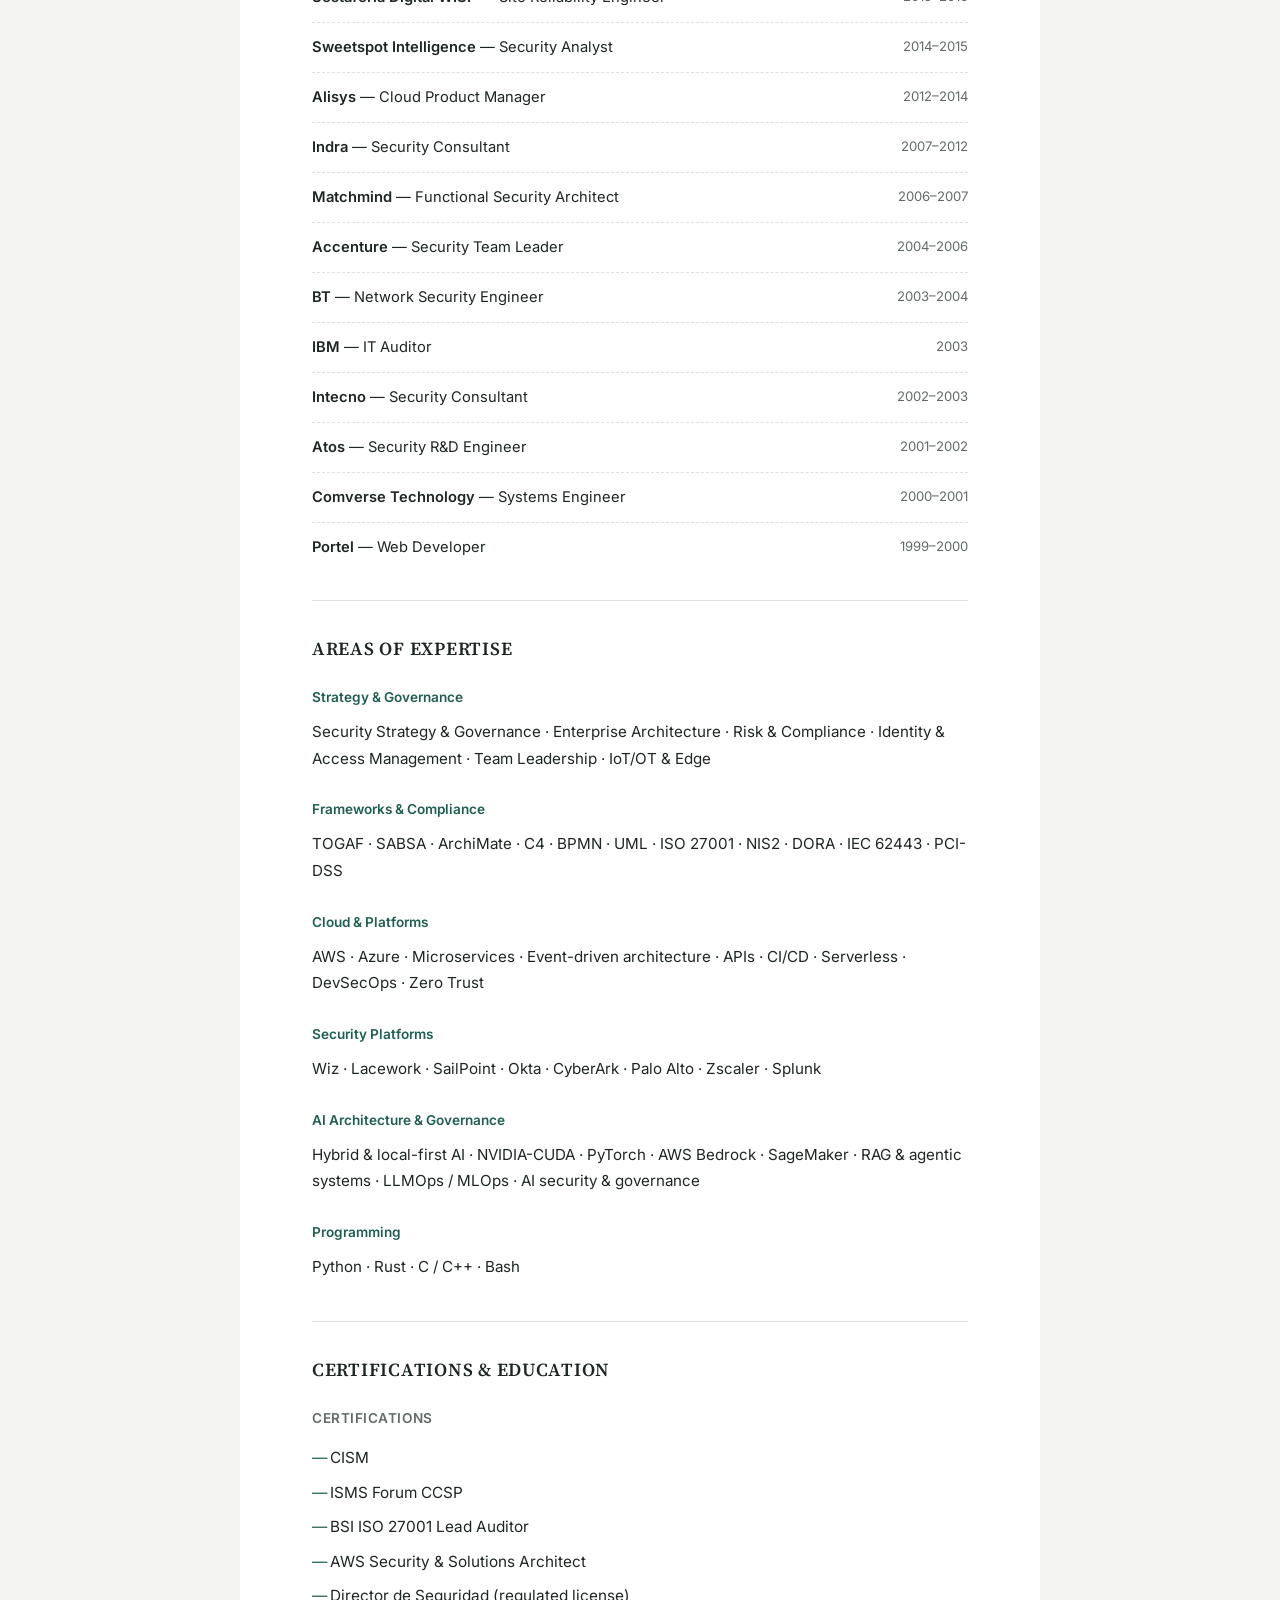
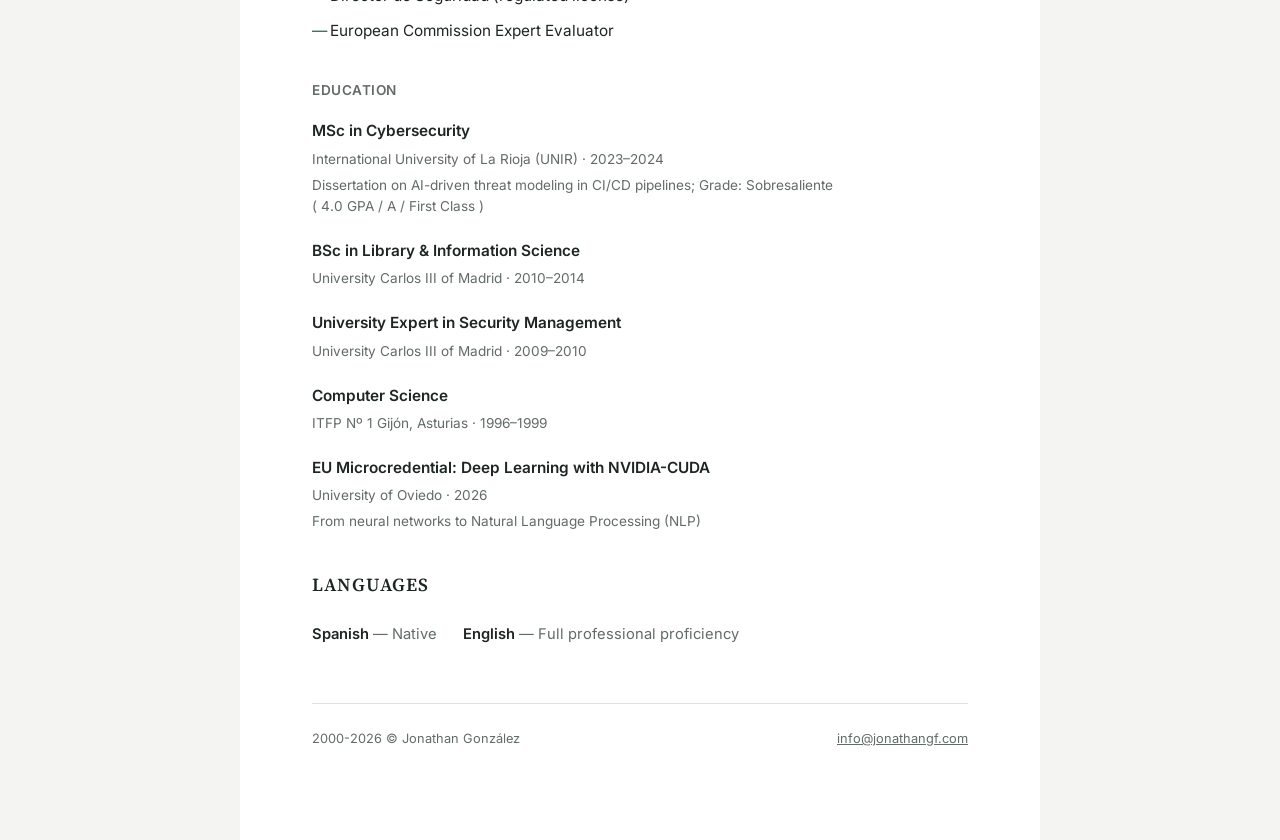
==== commit 5760a391: "updated template" ====
--- a/index.html
+++ b/index.html
@@ -49,23 +49,28 @@
       margin: 0 auto;
       display: flex;
       align-items: center;
-      justify-content: space-between;
-      padding: 20px 72px 0;
+      justify-content: flex-end;
+      padding: 20px 24px 0;
       font-size: 0.82rem;
     }
     .topbar a, .topbar button {
+      display: inline-flex;
+      align-items: center;
+      gap: 8px;
       font-family: var(--sans);
       font-size: 0.82rem;
-      color: var(--muted);
+      color: #f7f3e8;
       text-decoration: none;
-      background: none;
-      border: 1px solid var(--rule);
+      background: #23282a;
+      border: 1px solid #23282a;
       border-radius: 4px;
       padding: 8px 16px;
       cursor: pointer;
       transition: all 0.15s;
     }
-    .topbar a:hover, .topbar button:hover { border-color: var(--accent); color: var(--accent); }
+    .topbar a:hover, .topbar button:hover { background: #34393b; border-color: #34393b; color: #f2d98a; }
+    .topbar .icon { display: inline-flex; width: 1em; height: 1em; flex: 0 0 auto; }
+    .topbar .icon svg { width: 100%; height: 100%; display: block; }
 
     /* ── MASTHEAD ── */
     .masthead { padding-bottom: 0; }
@@ -323,8 +328,7 @@
 <body>
 
   <div class="topbar">
-    <a href="/files">← File Share</a>
-    <button type="button" id="print-btn" onclick="window.print()">Print / Save as PDF</button>
+    <a href="/files"><span class="icon" aria-hidden="true"><svg viewBox="0 0 24 24" fill="none" stroke="currentColor" stroke-width="2" stroke-linecap="round" stroke-linejoin="round"><path d="M22 19a2 2 0 0 1-2 2H4a2 2 0 0 1-2-2V5a2 2 0 0 1 2-2h5l2 3h9a2 2 0 0 1 2 2z"></path></svg></span>File Share</a>
   </div>
 
   <main class="sheet">
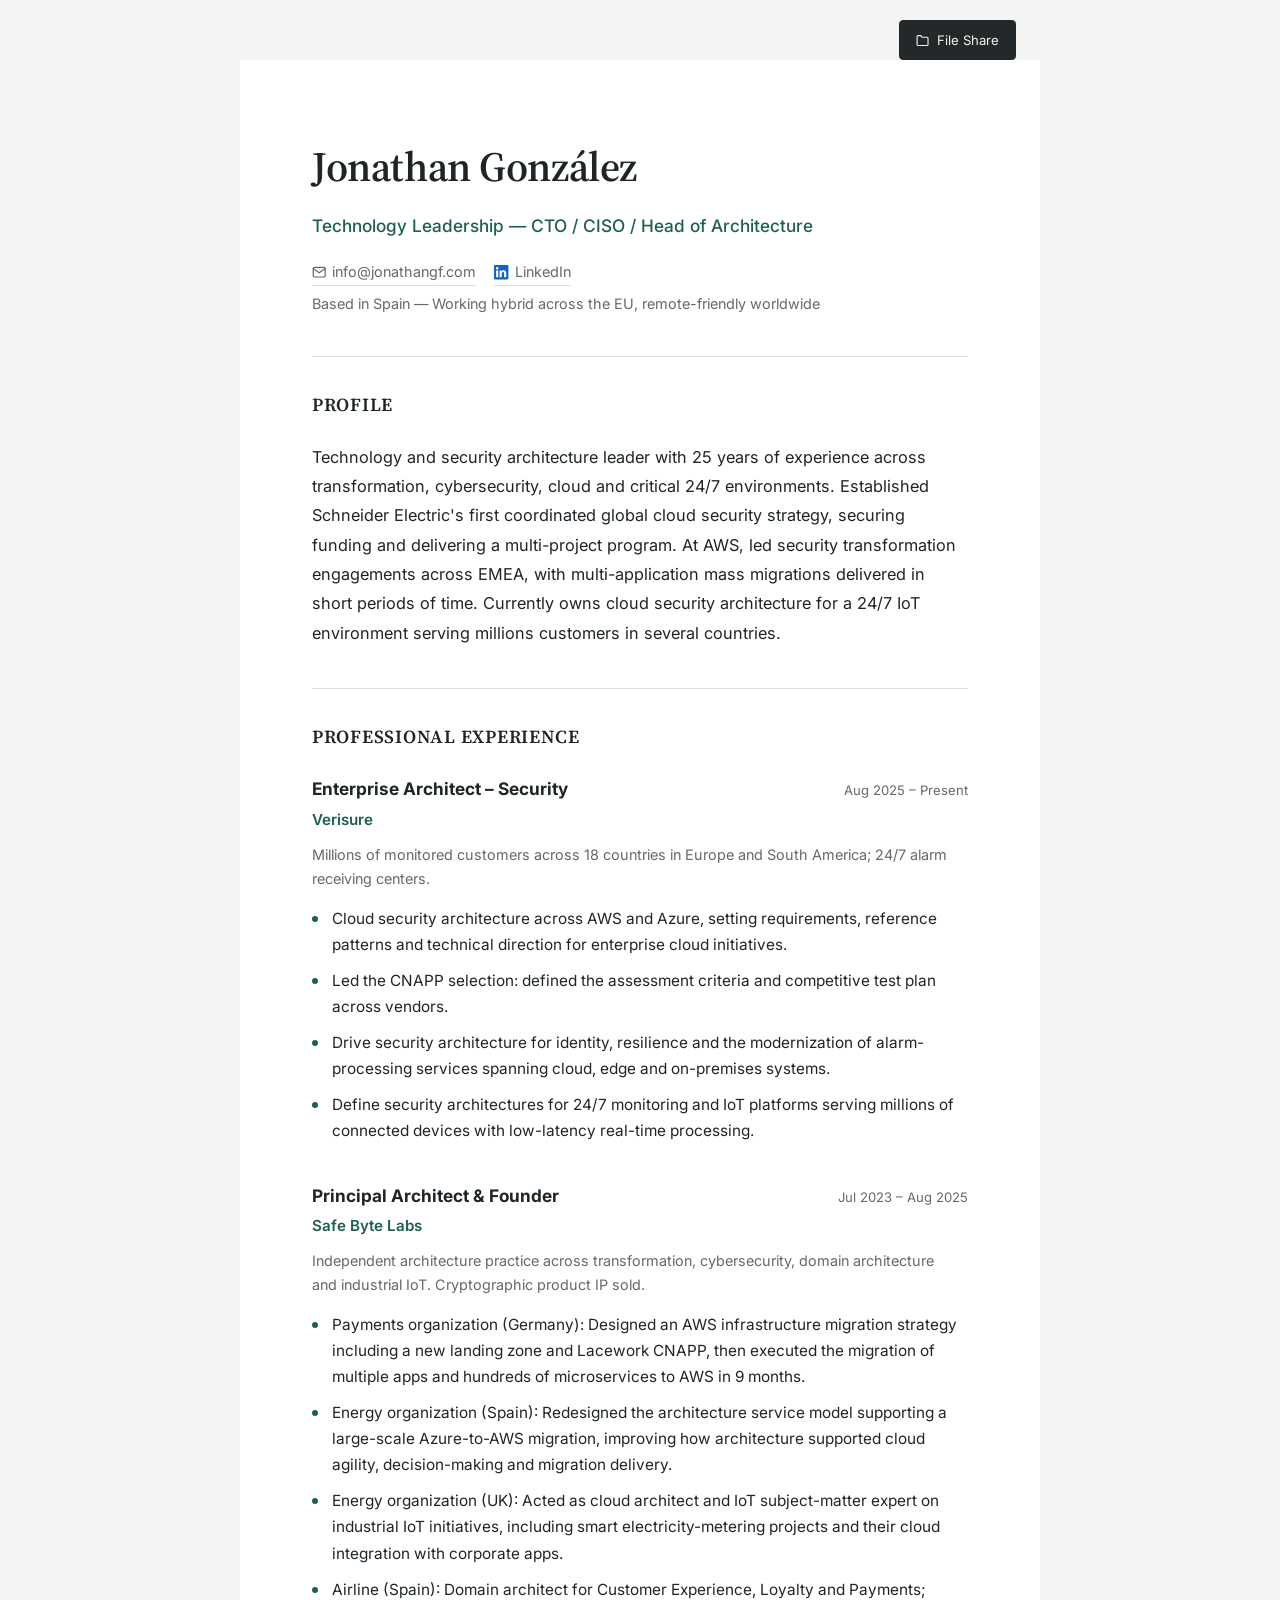
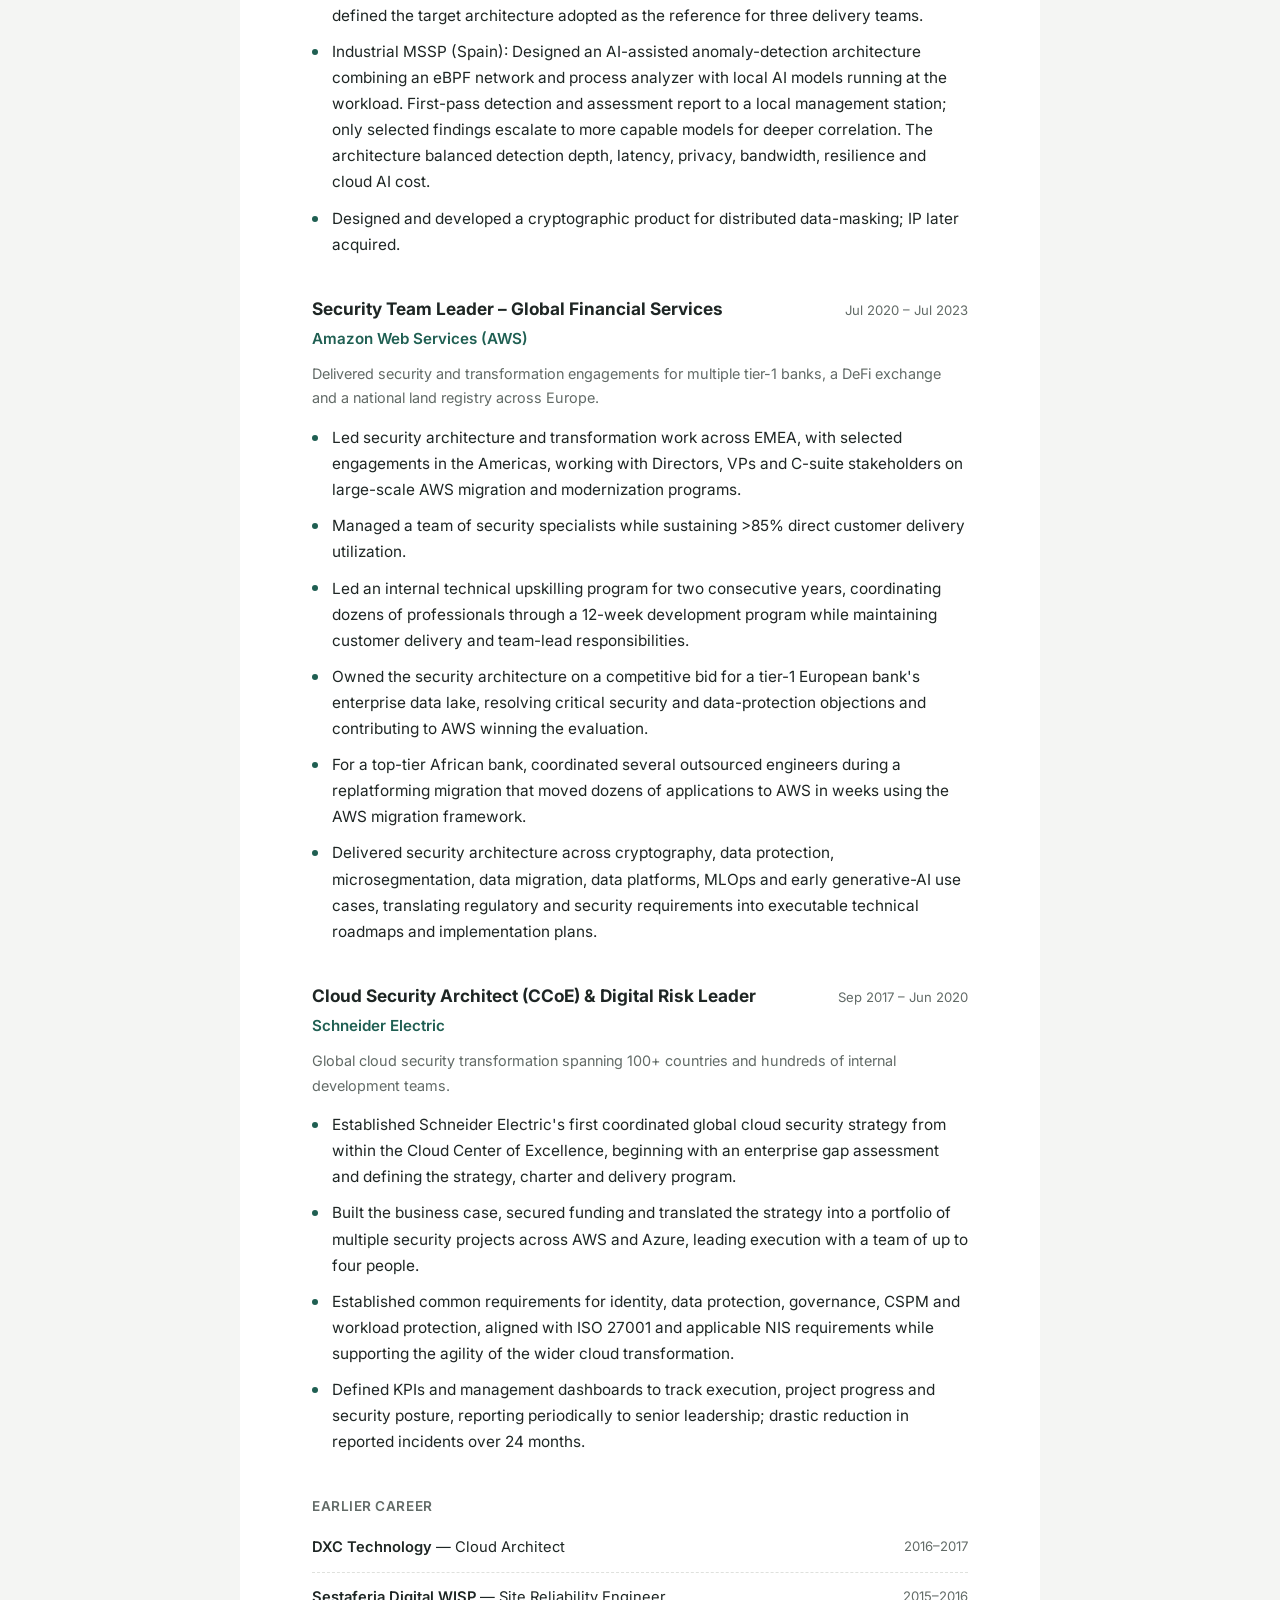
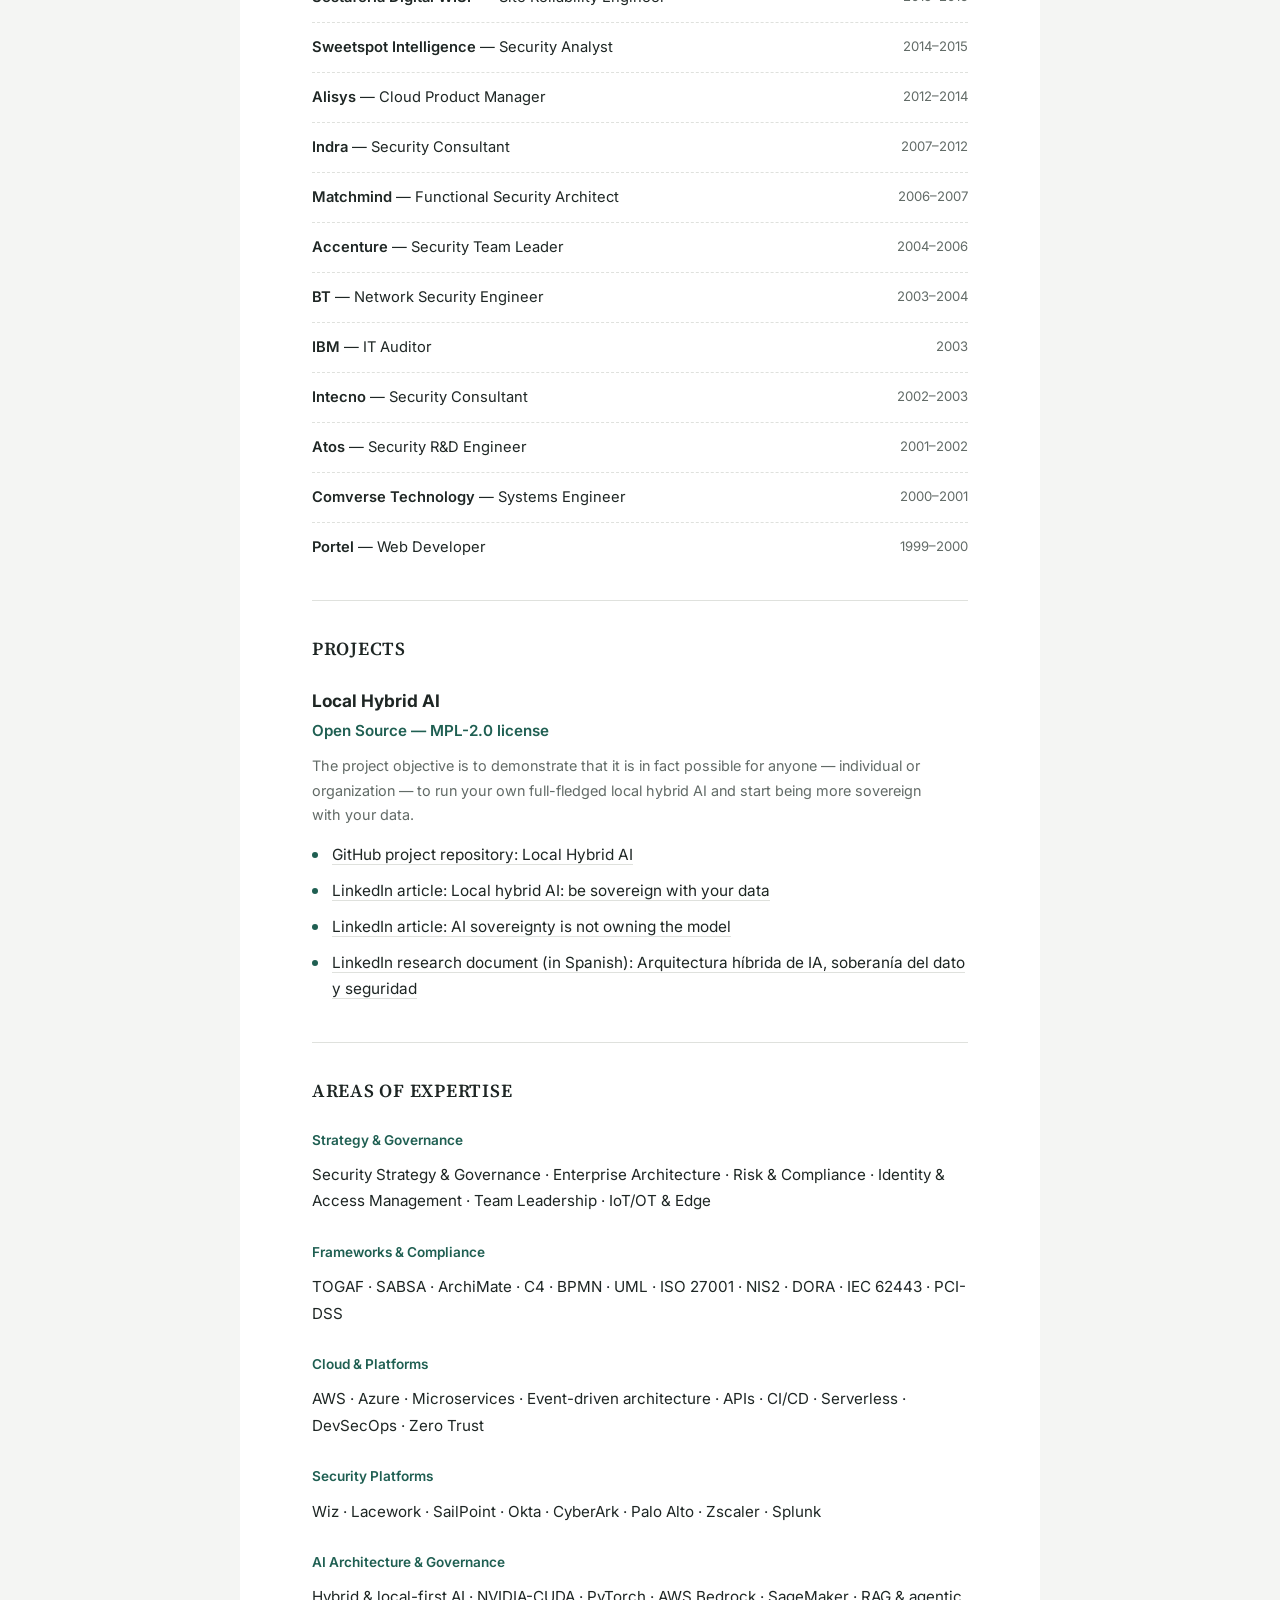
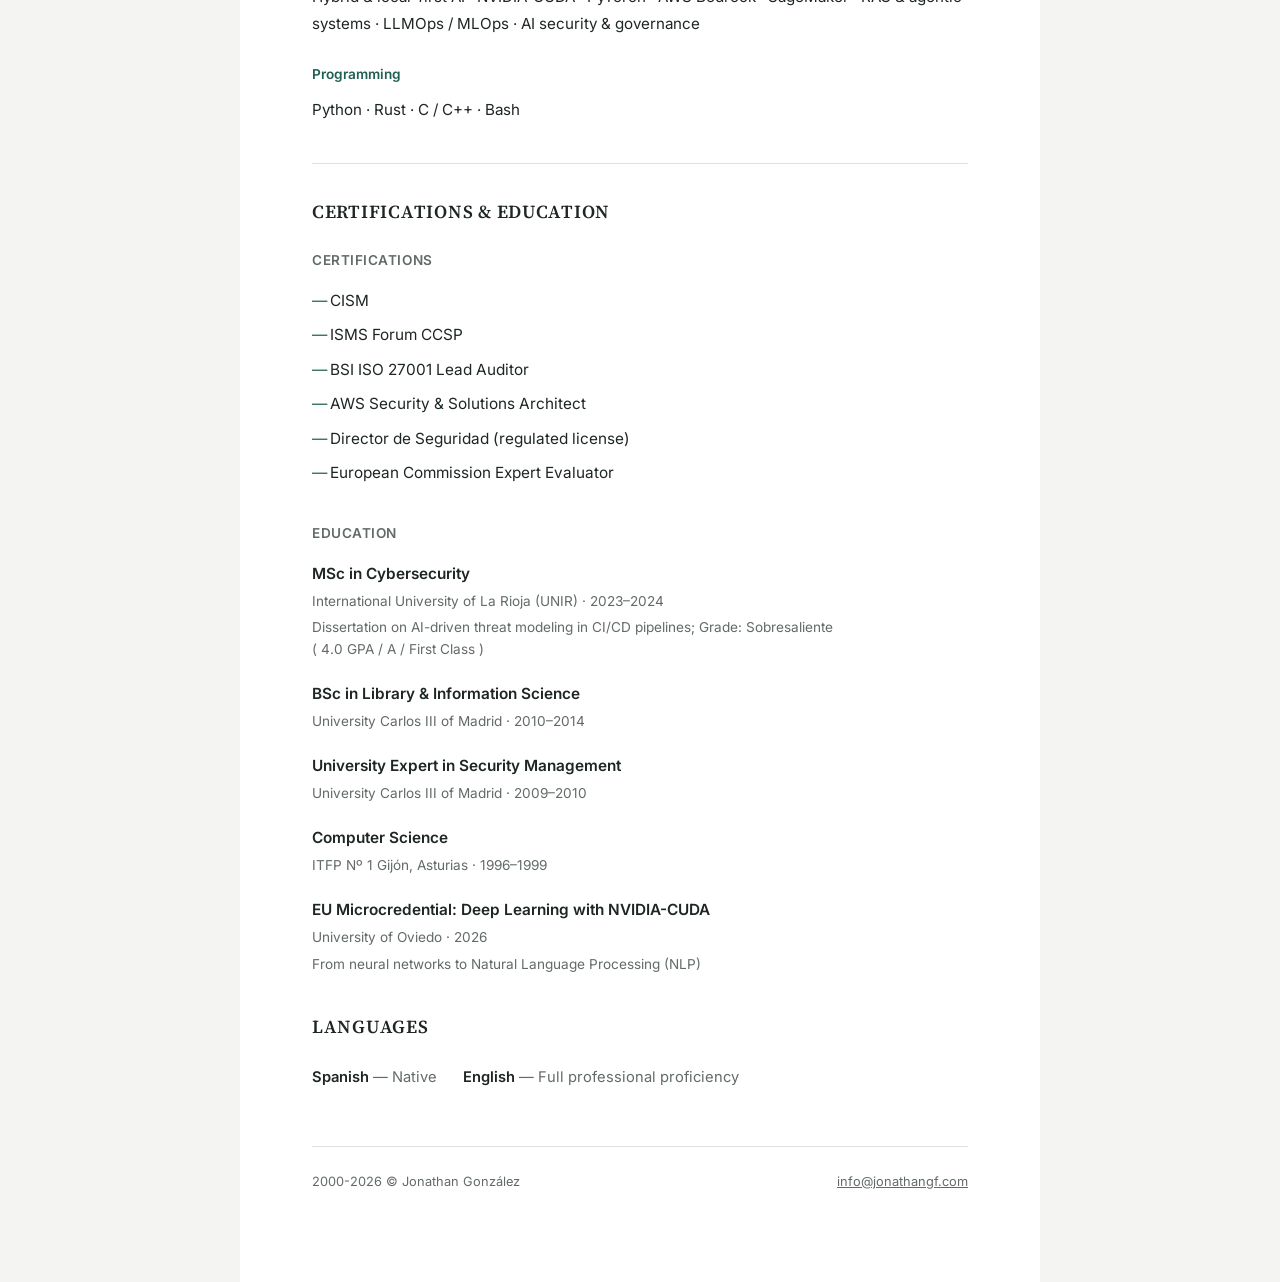
==== commit c24e75e1: "added projects section" ====
--- a/index.html
+++ b/index.html
@@ -215,6 +215,44 @@
     .earlier-row .who strong { font-weight: 600; }
     .earlier-row .when { color: var(--muted); font-size: 0.82rem; white-space: nowrap; }
 
+    /* ── PROJECTS ── */
+    .project-tag {
+      color: var(--accent);
+      font-weight: 600;
+      font-size: 0.95rem;
+      margin-top: 3px;
+    }
+    .project-links {
+      list-style: none;
+      margin-top: 14px;
+      display: flex;
+      flex-direction: column;
+      gap: 10px;
+    }
+    .project-links li {
+      position: relative;
+      padding-left: 20px;
+      font-size: 0.96rem;
+      line-height: 1.7;
+      max-width: 660px;
+    }
+    .project-links li::before {
+      content: '';
+      position: absolute;
+      left: 0;
+      top: 0.65em;
+      width: 6px;
+      height: 6px;
+      border-radius: 50%;
+      background: var(--accent);
+    }
+    .project-links a {
+      color: var(--ink);
+      text-decoration: none;
+      border-bottom: 1px solid var(--rule);
+    }
+    .project-links a:hover { color: var(--accent); border-color: var(--accent); }
+
     /* ── EXPERTISE ── */
     .expertise-group { margin-bottom: 26px; }
     .expertise-group:last-child { margin-bottom: 0; }
@@ -351,6 +389,11 @@
         <div class="earlier-title" id="label-earlier">Earlier Career</div>
         <ul class="earlier-list" id="cv-earlier"></ul>
       </div>
+    </section>
+
+    <section id="section-projects">
+      <div class="section-title" id="label-projects">Projects</div>
+      <div id="cv-projects"></div>
     </section>
 
     <section id="section-expertise">
@@ -484,6 +527,21 @@
         ));
       }
 
+      function renderProjects(projects) {
+        setChildren('cv-projects', (projects || []).map(project =>
+          h('div', { class: 'entry' },
+            h('div', { class: 'entry-head' },
+              h('span', { class: 'entry-role' }, project.title)
+            ),
+            project.tag ? h('div', { class: 'project-tag' }, project.tag) : null,
+            project.description ? h('div', { class: 'entry-context' }, project.description) : null,
+            h('ul', { class: 'project-links' }, (project.links || []).map(link =>
+              h('li', {}, h('a', { href: link.url, target: '_blank', rel: 'noopener' }, link.label))
+            ))
+          )
+        ));
+      }
+
       function renderExpertise(groups) {
         setChildren('cv-expertise', (groups || []).map(group =>
           h('div', { class: 'expertise-group' },
@@ -526,6 +584,7 @@
         renderContactLine(data.contact, home.about);
         renderProfile(home.bio);
         renderExperience(data.experience, data.earlier_career);
+        renderProjects(data.projects);
         renderExpertise(home.skill_groups);
         renderCredentials(data.credentials);
         renderColophon(data.footer, data.contact);
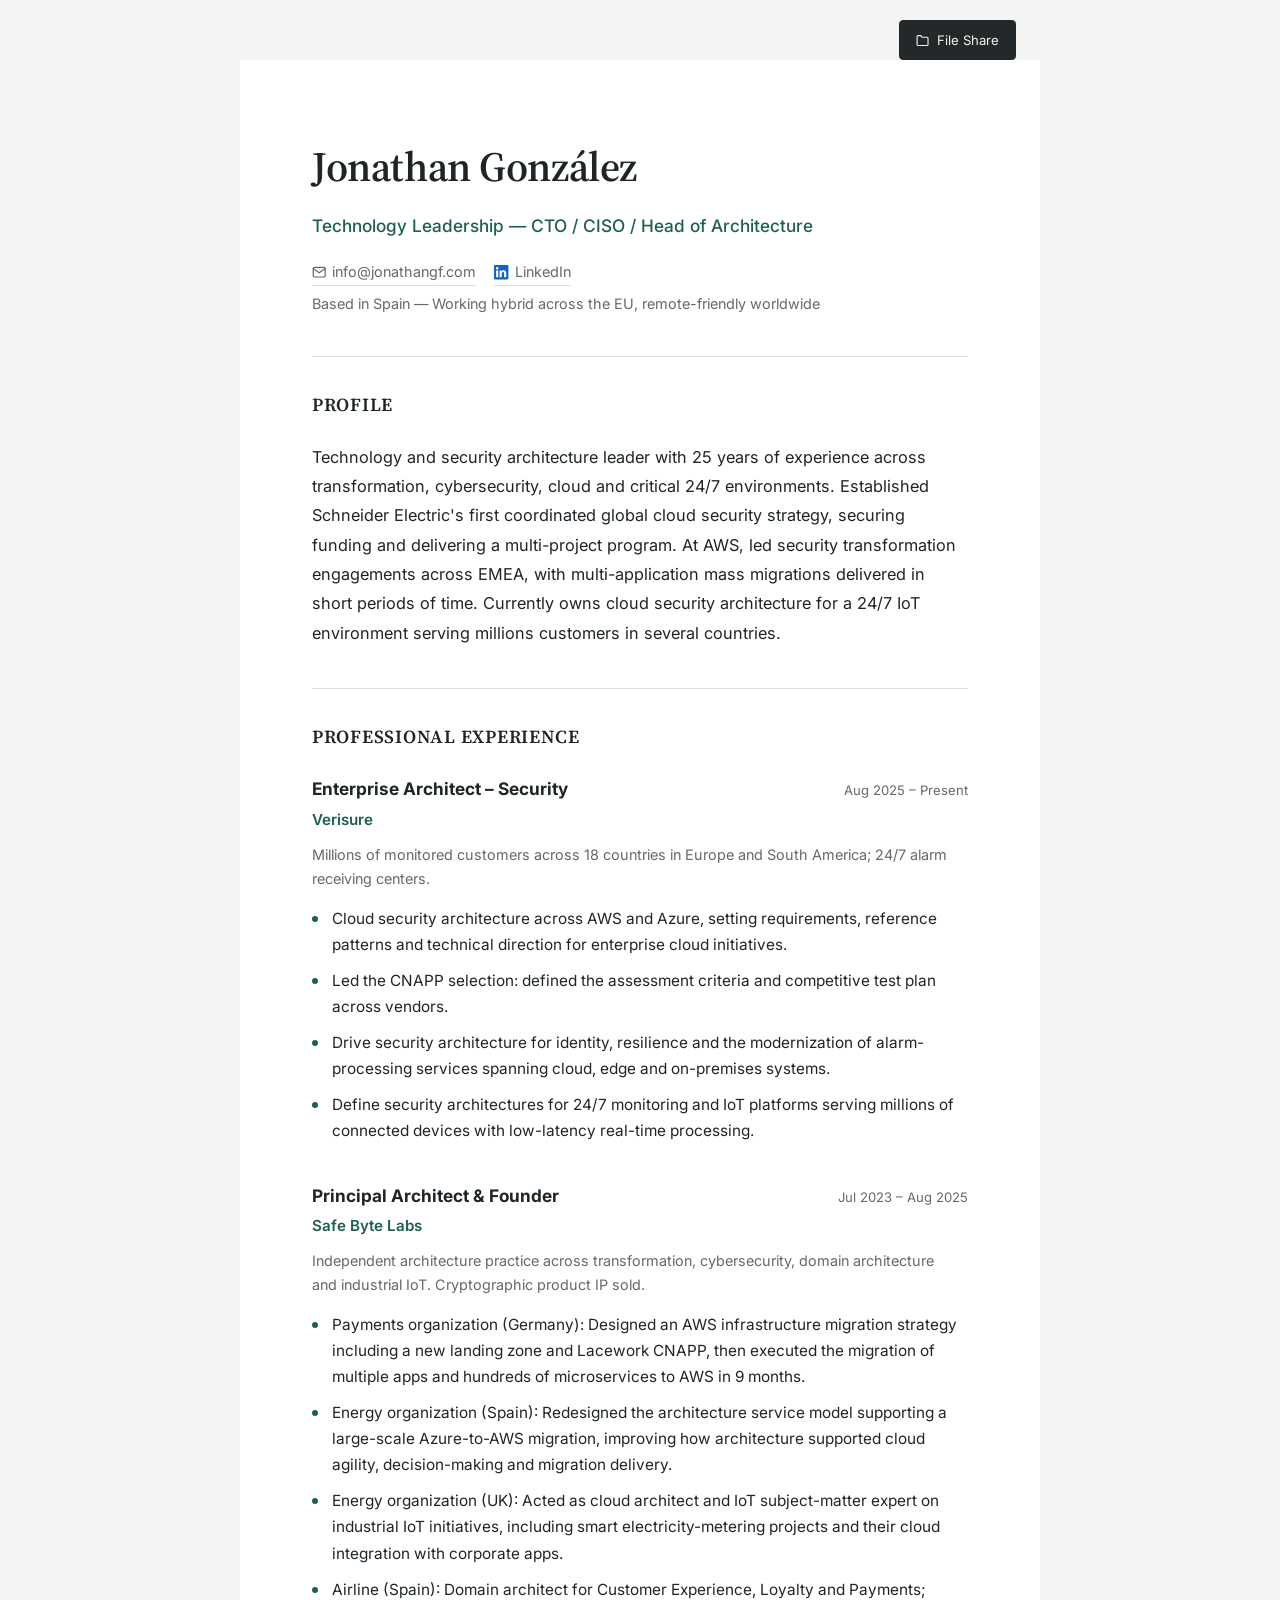
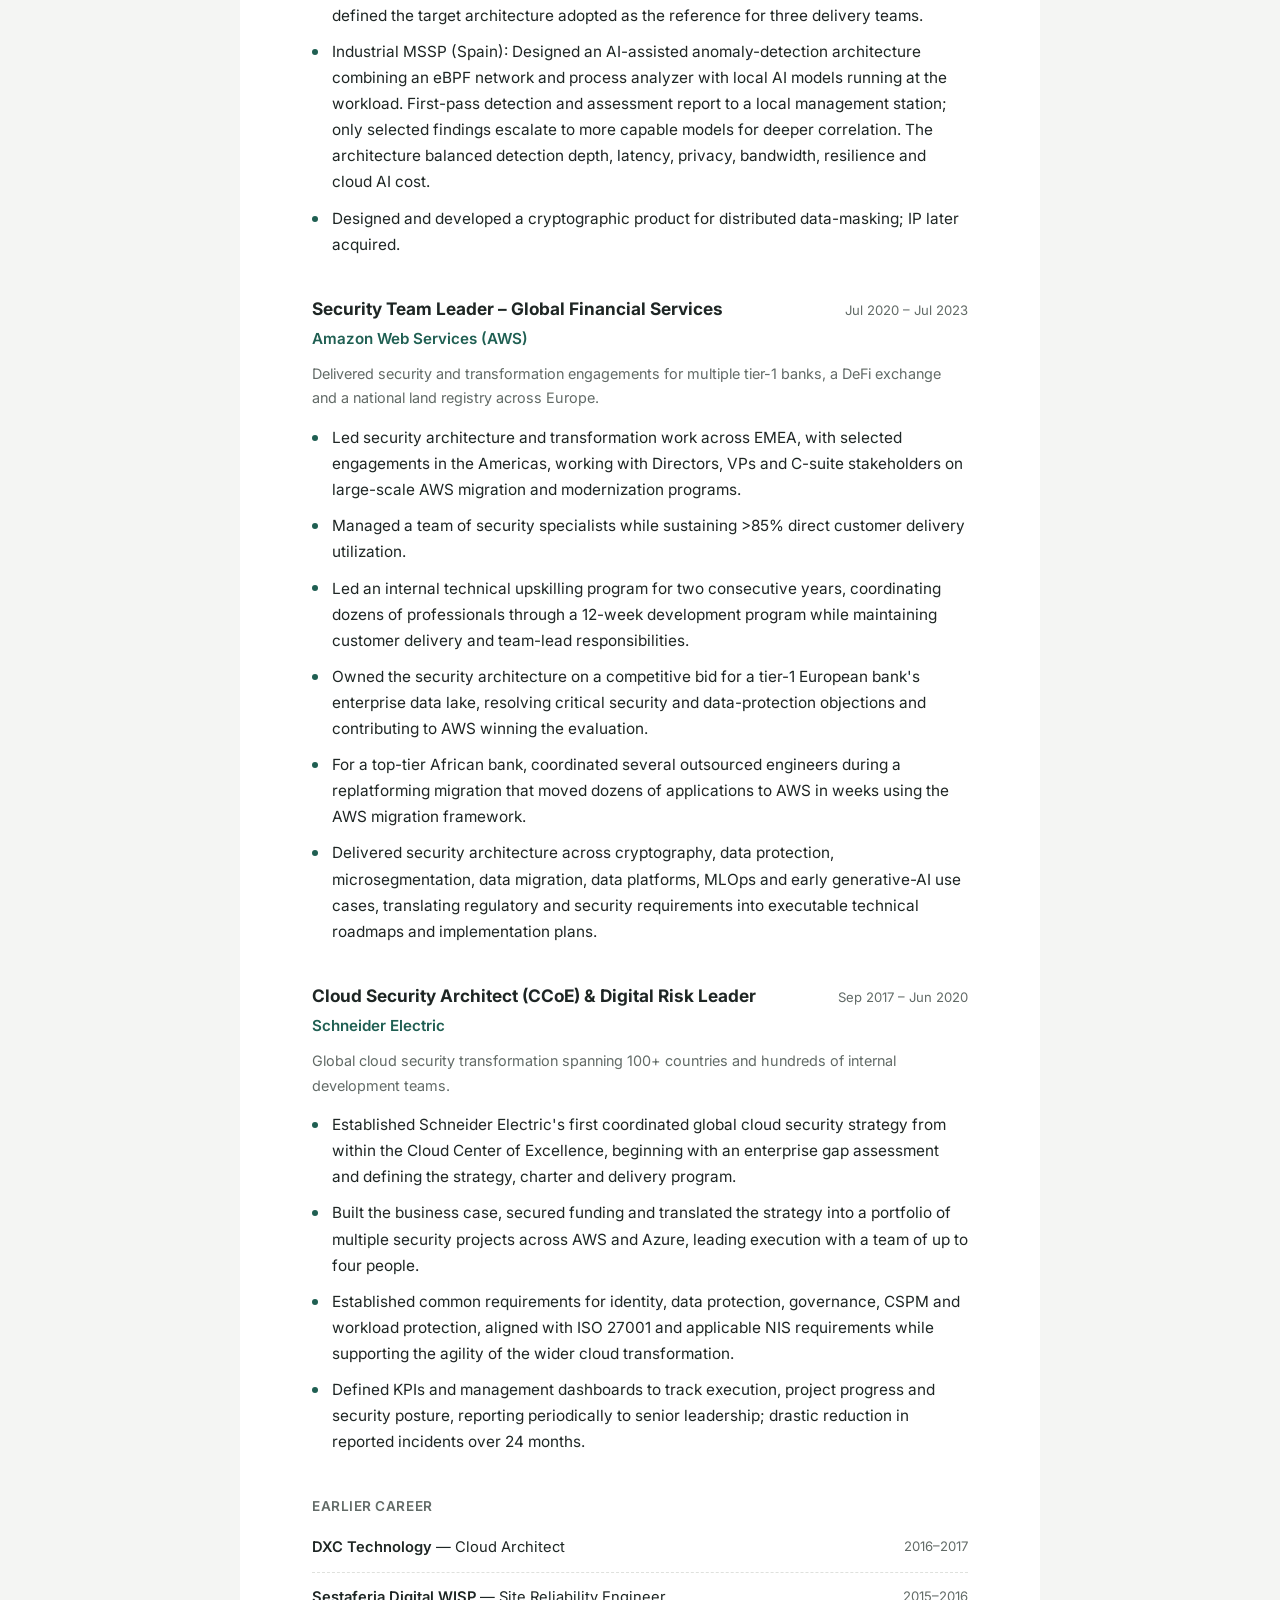
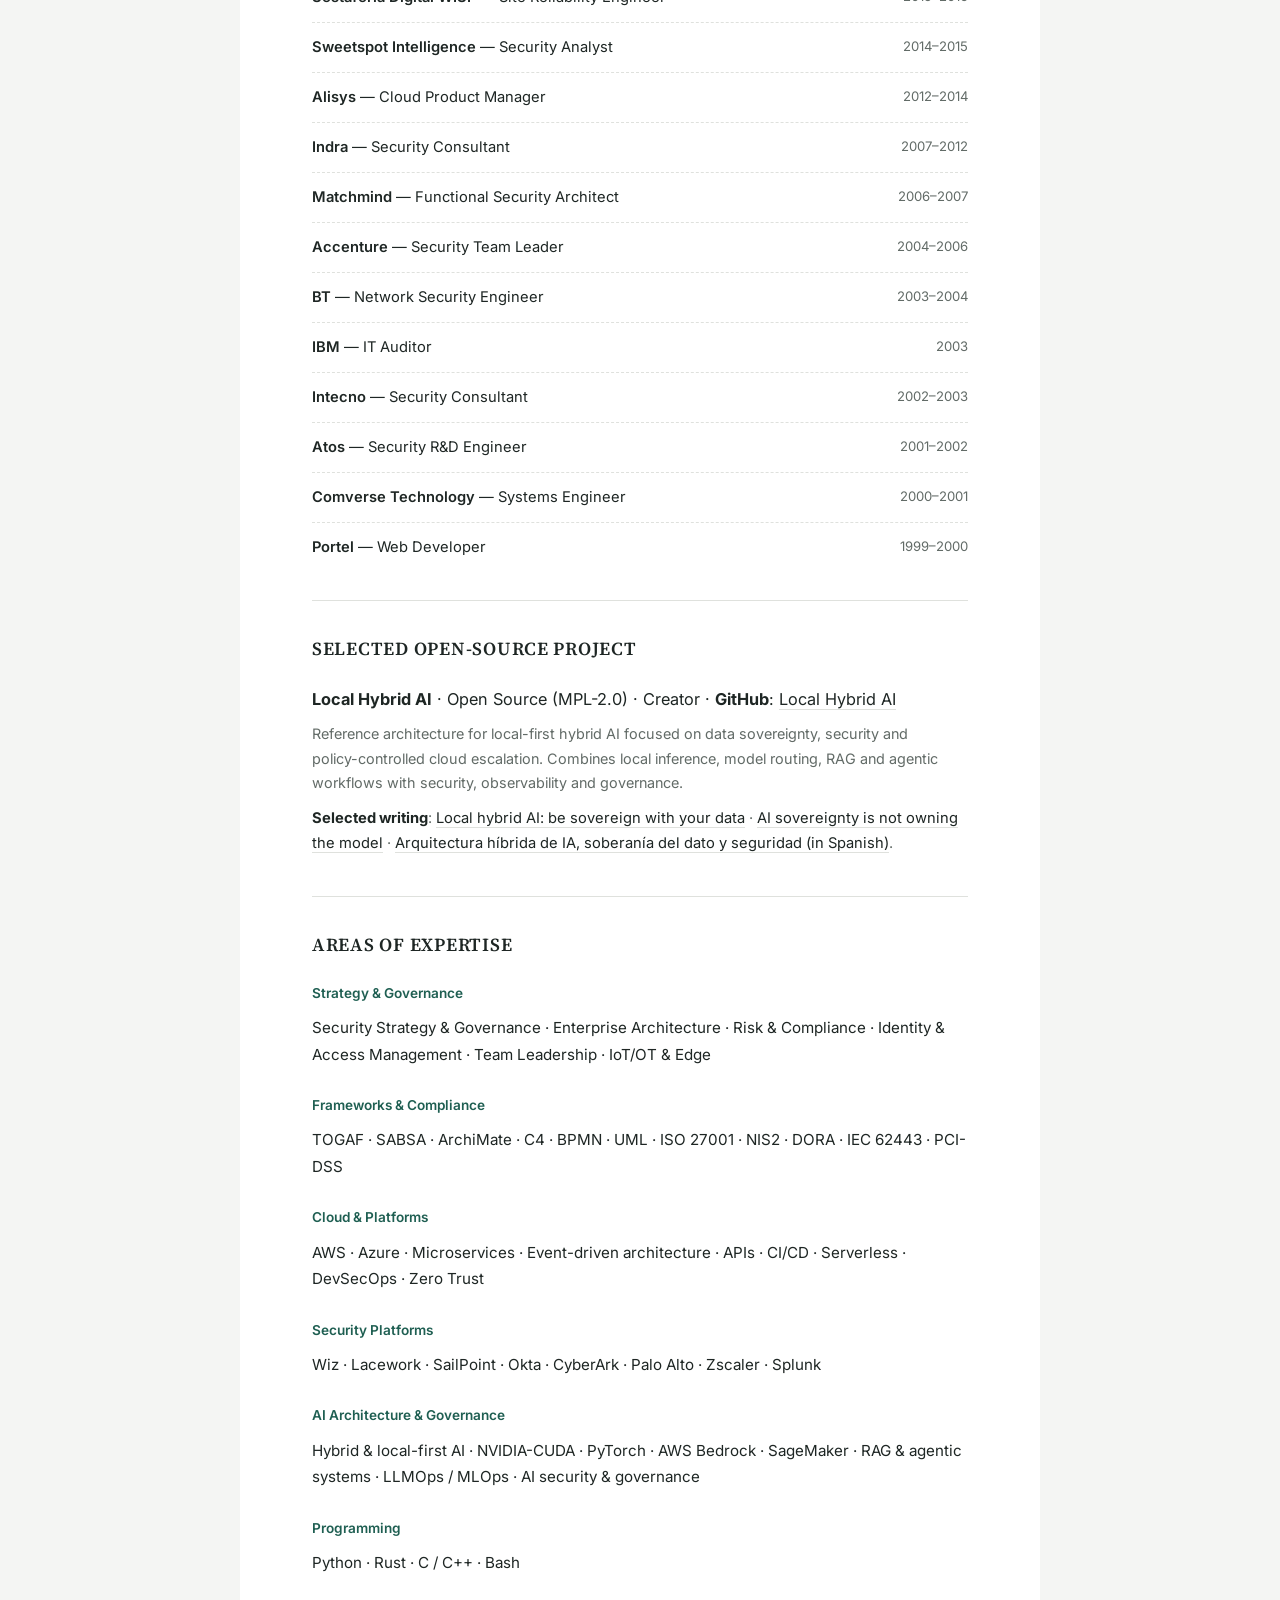
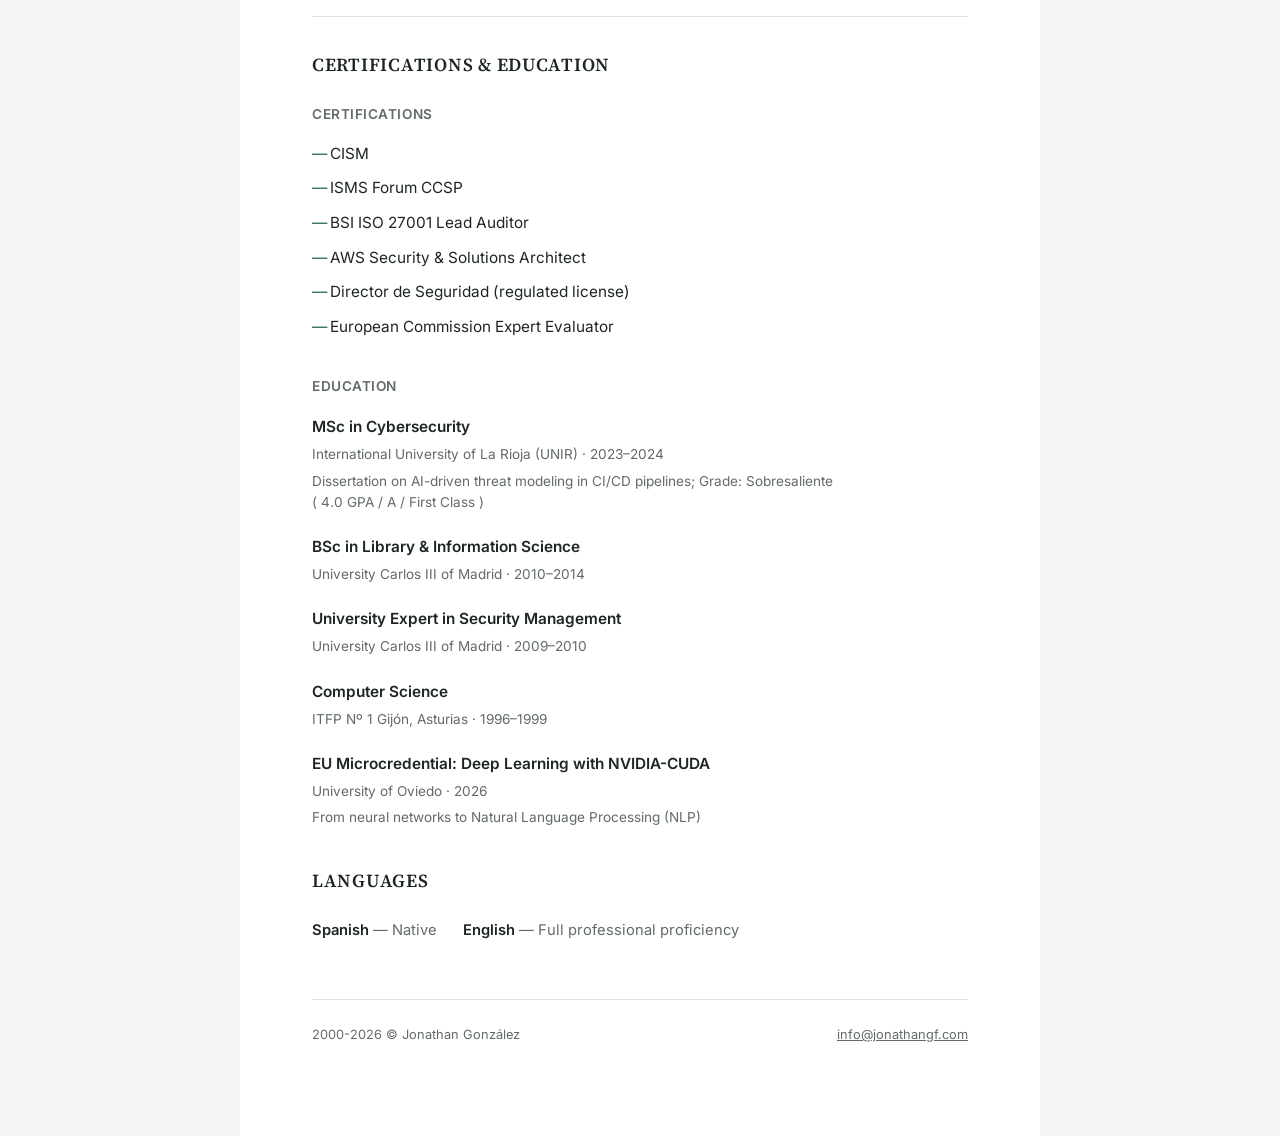
==== commit 8b73ae45: "fixing typos" ====
--- a/index.html
+++ b/index.html
@@ -216,42 +216,27 @@
     .earlier-row .when { color: var(--muted); font-size: 0.82rem; white-space: nowrap; }
 
     /* ── PROJECTS ── */
-    .project-tag {
-      color: var(--accent);
-      font-weight: 600;
-      font-size: 0.95rem;
-      margin-top: 3px;
-    }
-    .project-links {
-      list-style: none;
-      margin-top: 14px;
-      display: flex;
-      flex-direction: column;
-      gap: 10px;
-    }
-    .project-links li {
-      position: relative;
-      padding-left: 20px;
-      font-size: 0.96rem;
-      line-height: 1.7;
+    .project-meta {
+      font-size: 1.02rem;
+      line-height: 1.6;
       max-width: 660px;
     }
-    .project-links li::before {
-      content: '';
-      position: absolute;
-      left: 0;
-      top: 0.65em;
-      width: 6px;
-      height: 6px;
-      border-radius: 50%;
-      background: var(--accent);
-    }
-    .project-links a {
+    .project-meta a,
+    .project-writing a {
       color: var(--ink);
       text-decoration: none;
       border-bottom: 1px solid var(--rule);
     }
-    .project-links a:hover { color: var(--accent); border-color: var(--accent); }
+    .project-meta a:hover,
+    .project-writing a:hover { color: var(--accent); border-color: var(--accent); }
+    .project-writing {
+      margin-top: 10px;
+      font-size: 0.92rem;
+      color: var(--muted);
+      line-height: 1.7;
+      max-width: 660px;
+    }
+    .project-writing strong { color: var(--ink); }
 
     /* ── EXPERTISE ── */
     .expertise-group { margin-bottom: 26px; }
@@ -392,7 +377,7 @@
     </section>
 
     <section id="section-projects">
-      <div class="section-title" id="label-projects">Projects</div>
+      <div class="section-title" id="label-projects">Selected Open-Source Project</div>
       <div id="cv-projects"></div>
     </section>
 
@@ -528,18 +513,29 @@
       }
 
       function renderProjects(projects) {
-        setChildren('cv-projects', (projects || []).map(project =>
-          h('div', { class: 'entry' },
-            h('div', { class: 'entry-head' },
-              h('span', { class: 'entry-role' }, project.title)
-            ),
-            project.tag ? h('div', { class: 'project-tag' }, project.tag) : null,
+        setChildren('cv-projects', (projects || []).map(project => {
+          const metaParts = [h('strong', {}, project.title)];
+          if (project.license) metaParts.push(`Open Source (${project.license})`);
+          if (project.role) metaParts.push(project.role);
+          if (project.repo) {
+            metaParts.push(h('span', {},
+              h('strong', {}, 'GitHub'), ': ',
+              h('a', { href: project.repo.url, target: '_blank', rel: 'noopener' }, project.repo.label)
+            ));
+          }
+          const meta = metaParts.flatMap((part, i) => i === 0 ? [part] : [' · ', part]);
+
+          const writing = project.writing || [];
+          const writingLinks = writing.flatMap((link, i) =>
+            (i === 0 ? [] : [' · ']).concat([h('a', { href: link.url, target: '_blank', rel: 'noopener' }, link.label)])
+          );
+
+          return h('div', { class: 'entry' },
+            h('div', { class: 'project-meta' }, meta),
             project.description ? h('div', { class: 'entry-context' }, project.description) : null,
-            h('ul', { class: 'project-links' }, (project.links || []).map(link =>
-              h('li', {}, h('a', { href: link.url, target: '_blank', rel: 'noopener' }, link.label))
-            ))
-          )
-        ));
+            writing.length ? h('div', { class: 'project-writing' }, h('strong', {}, 'Selected writing'), ': ', writingLinks, '.') : null
+          );
+        }));
       }
 
       function renderExpertise(groups) {
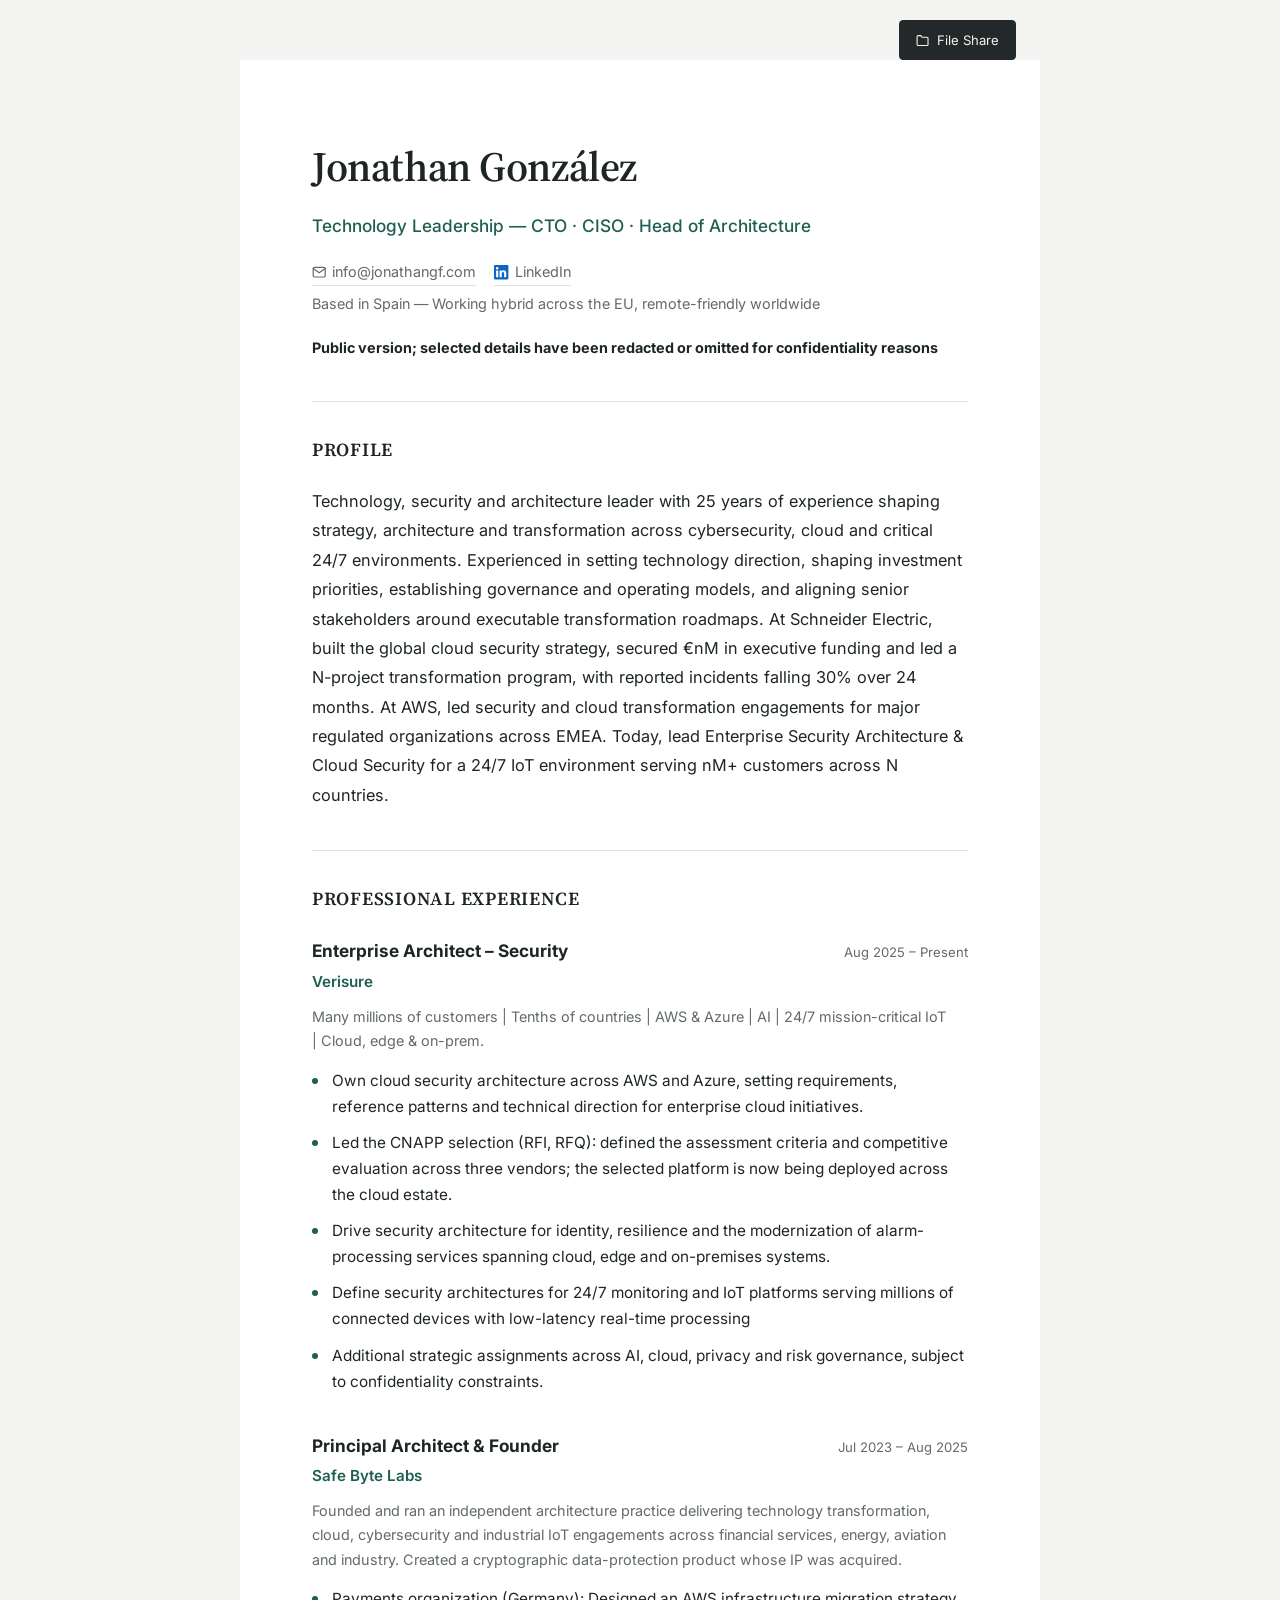
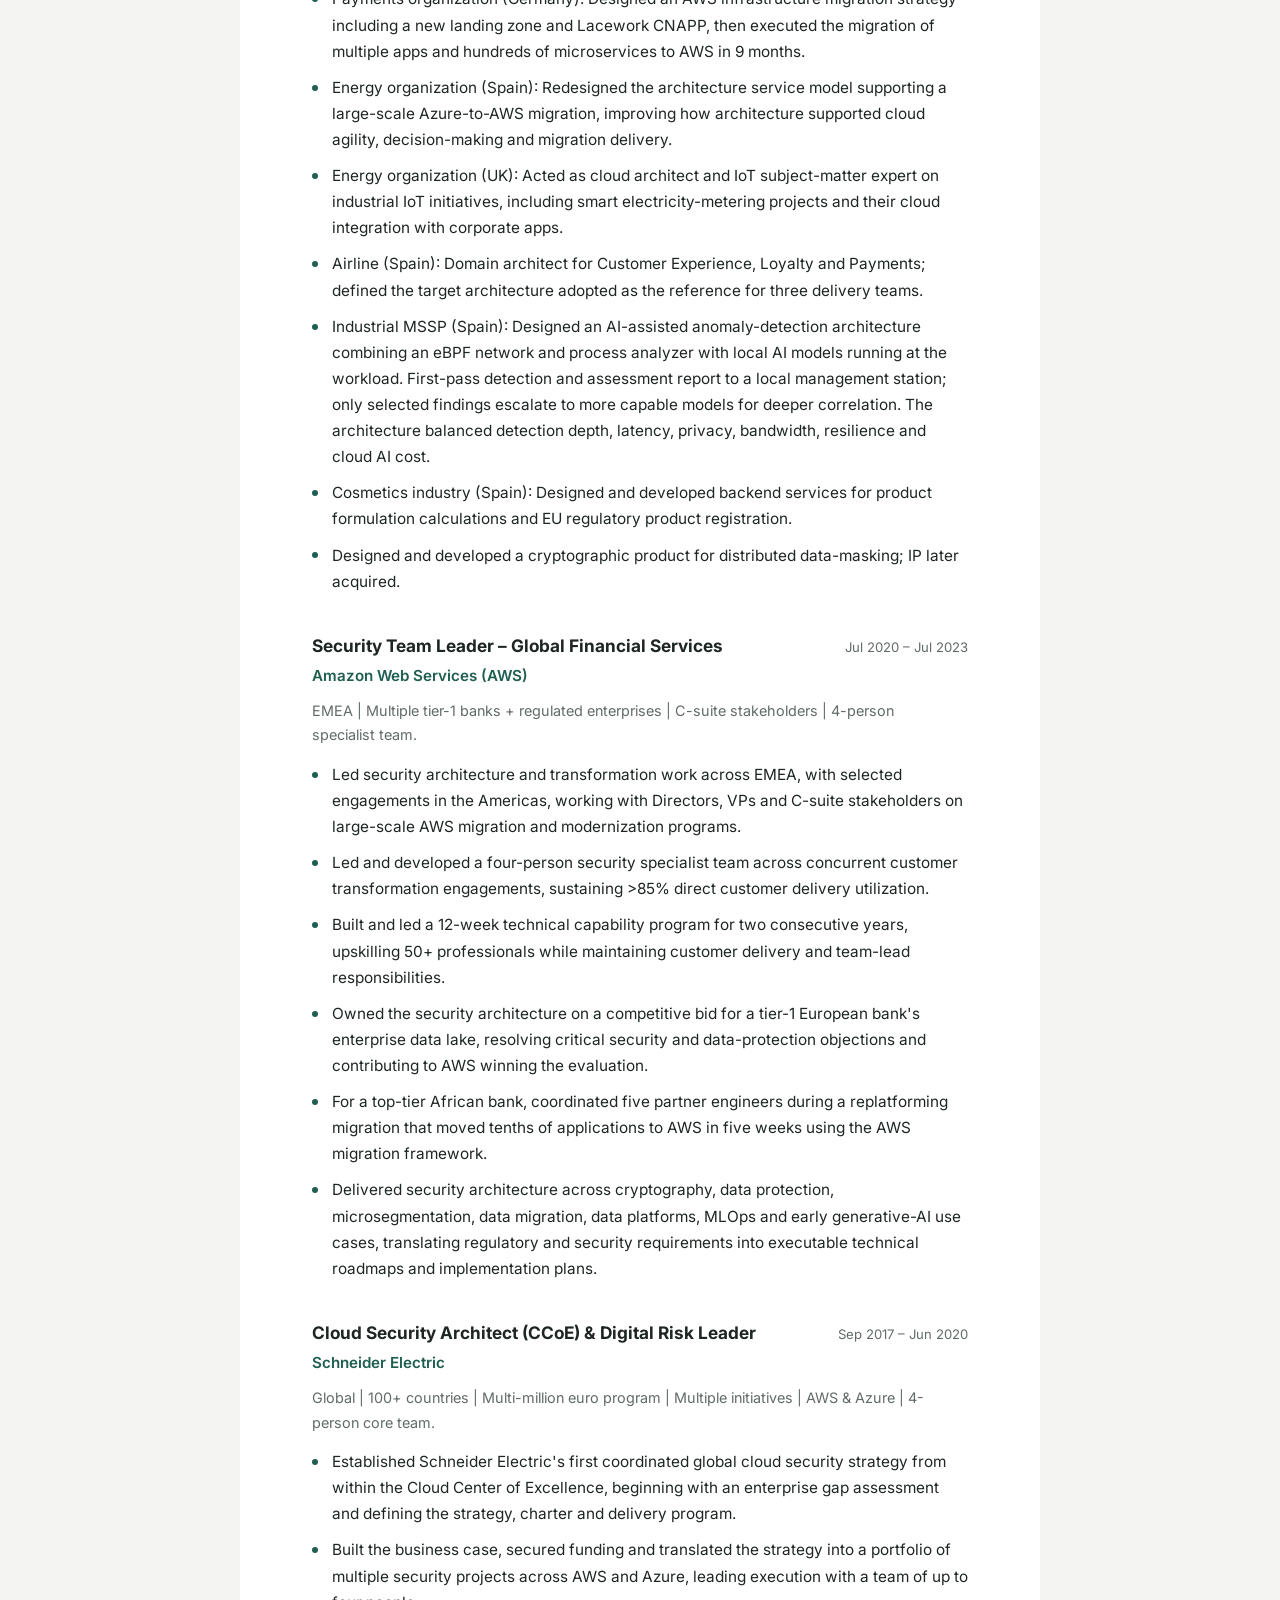
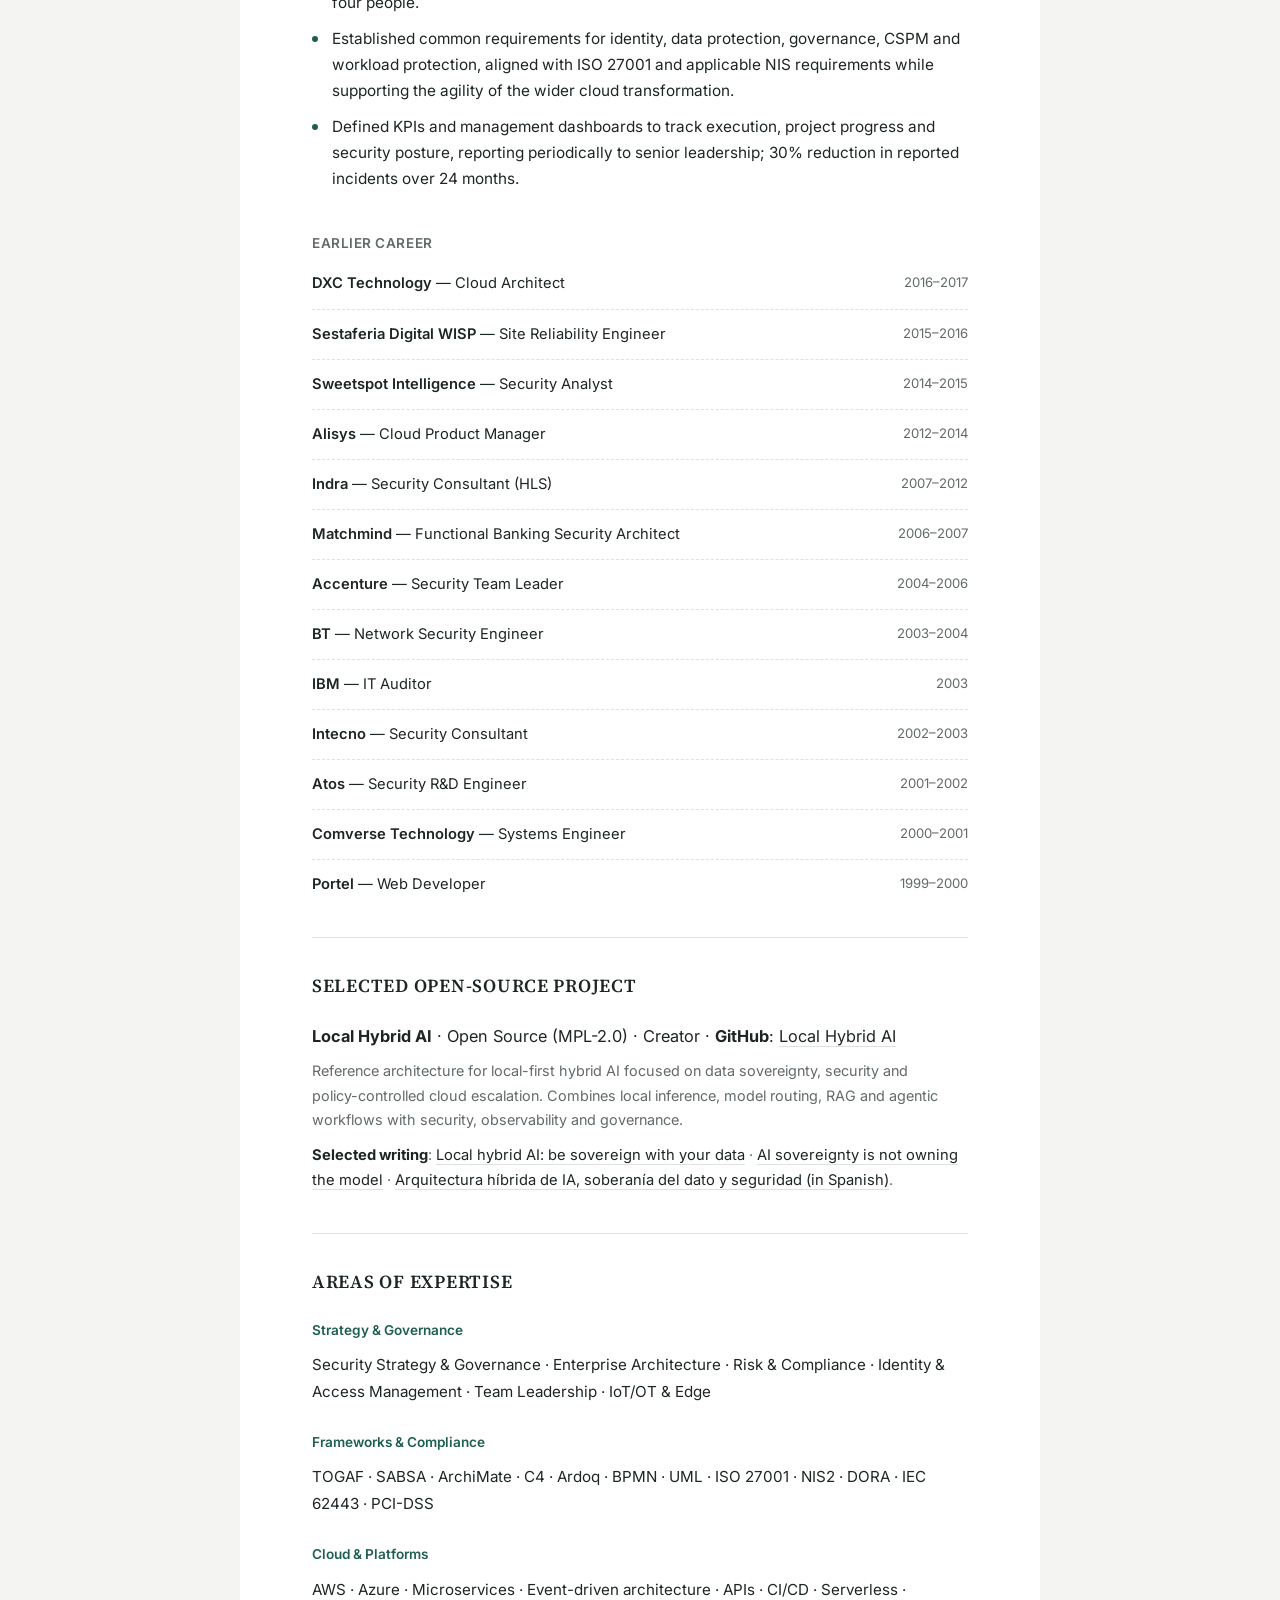
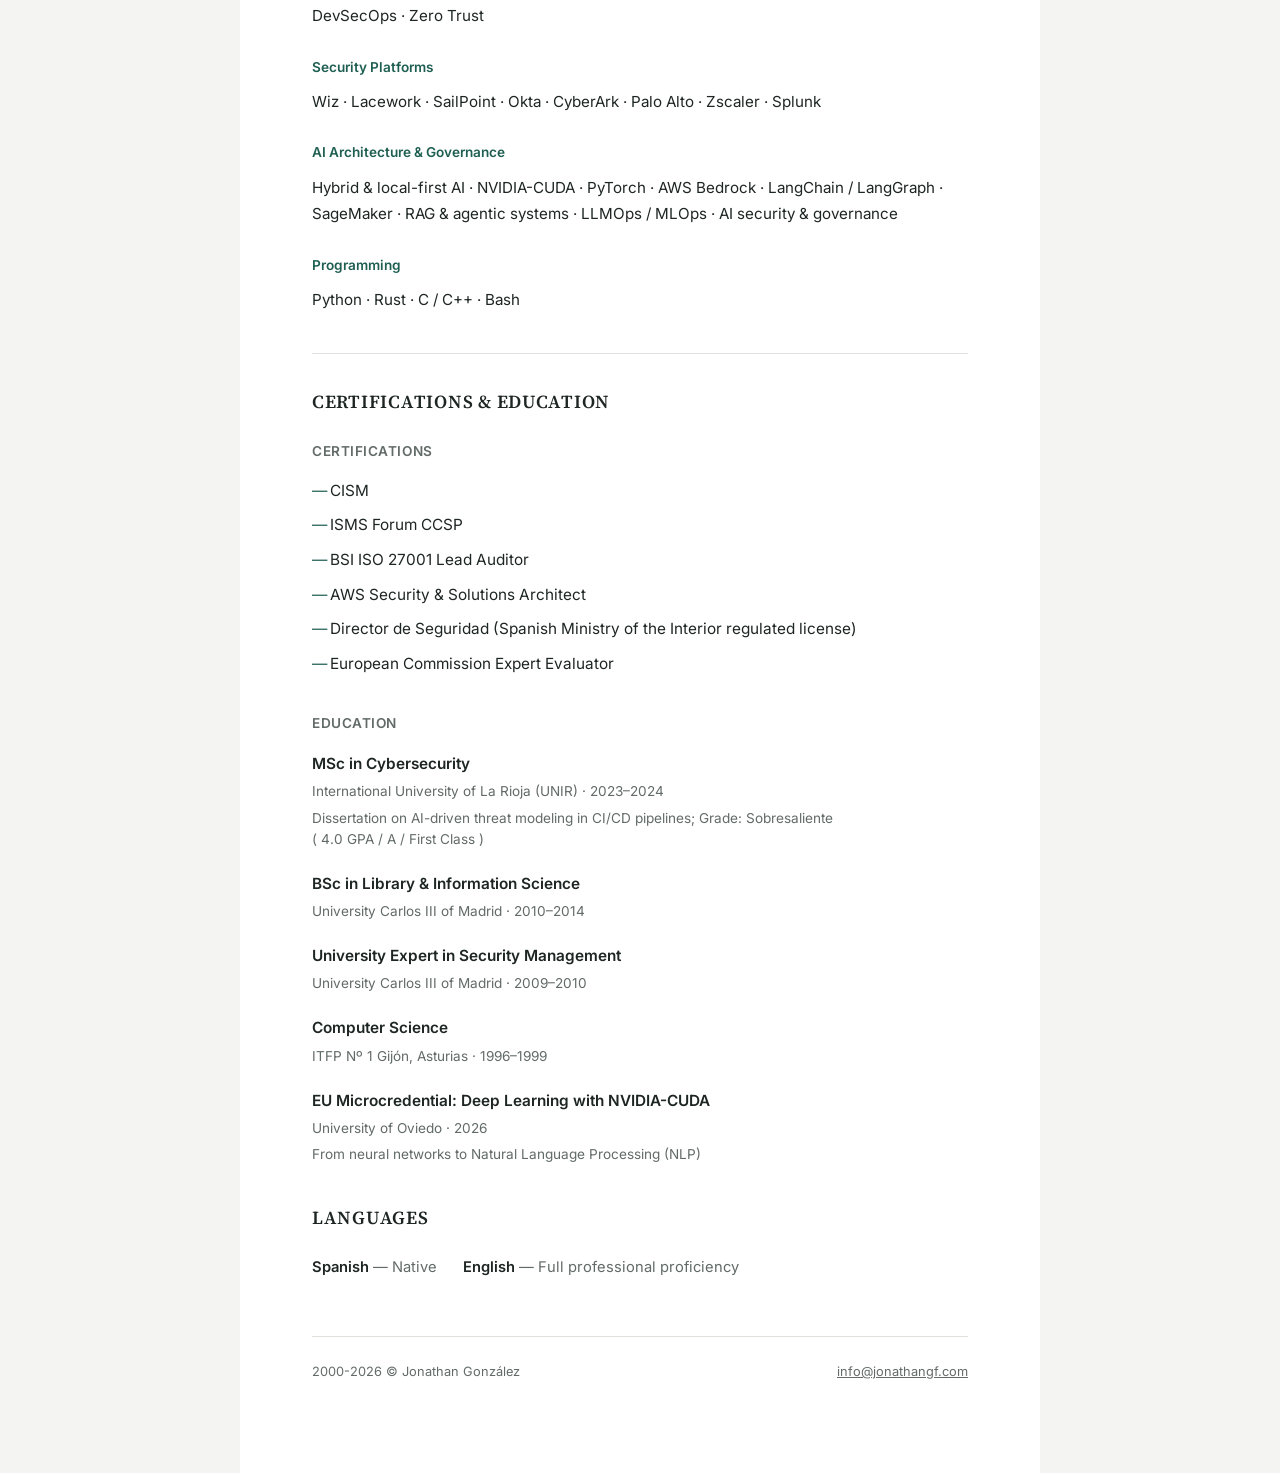
==== commit 463d5982: "improved visulization" ====
--- a/index.html
+++ b/index.html
@@ -115,6 +115,12 @@
     .contact-line .icon svg { width: 100%; height: 100%; display: block; }
     .contact-line .icon.icon-mail svg { color: currentColor; }
     .contact-line .icon.icon-linkedin svg { color: #0a66c2; }
+    .confidential-note {
+      margin-top: 20px;
+      font-weight: 700;
+      color: var(--ink);
+      font-size: 0.9rem;
+    }
 
     /* ── SECTIONS ── */
     section { margin-top: 40px; padding-top: 32px; border-top: 1px solid var(--rule); }
@@ -359,6 +365,7 @@
       <h1 id="cv-name"></h1>
       <div class="tagline" id="cv-tagline"></div>
       <div class="contact-line" id="cv-contact"></div>
+      <div class="confidential-note" id="cv-confidential-note"></div>
     </header>
 
     <section class="profile" id="section-profile">
@@ -482,6 +489,7 @@
         }
         if (about && about.location) parts.push(h('span', {}, about.location));
         setChildren('cv-contact', parts);
+        setChildren('cv-confidential-note', about && about.confidential_note || '');
       }
 
       function renderProfile(bio) {
